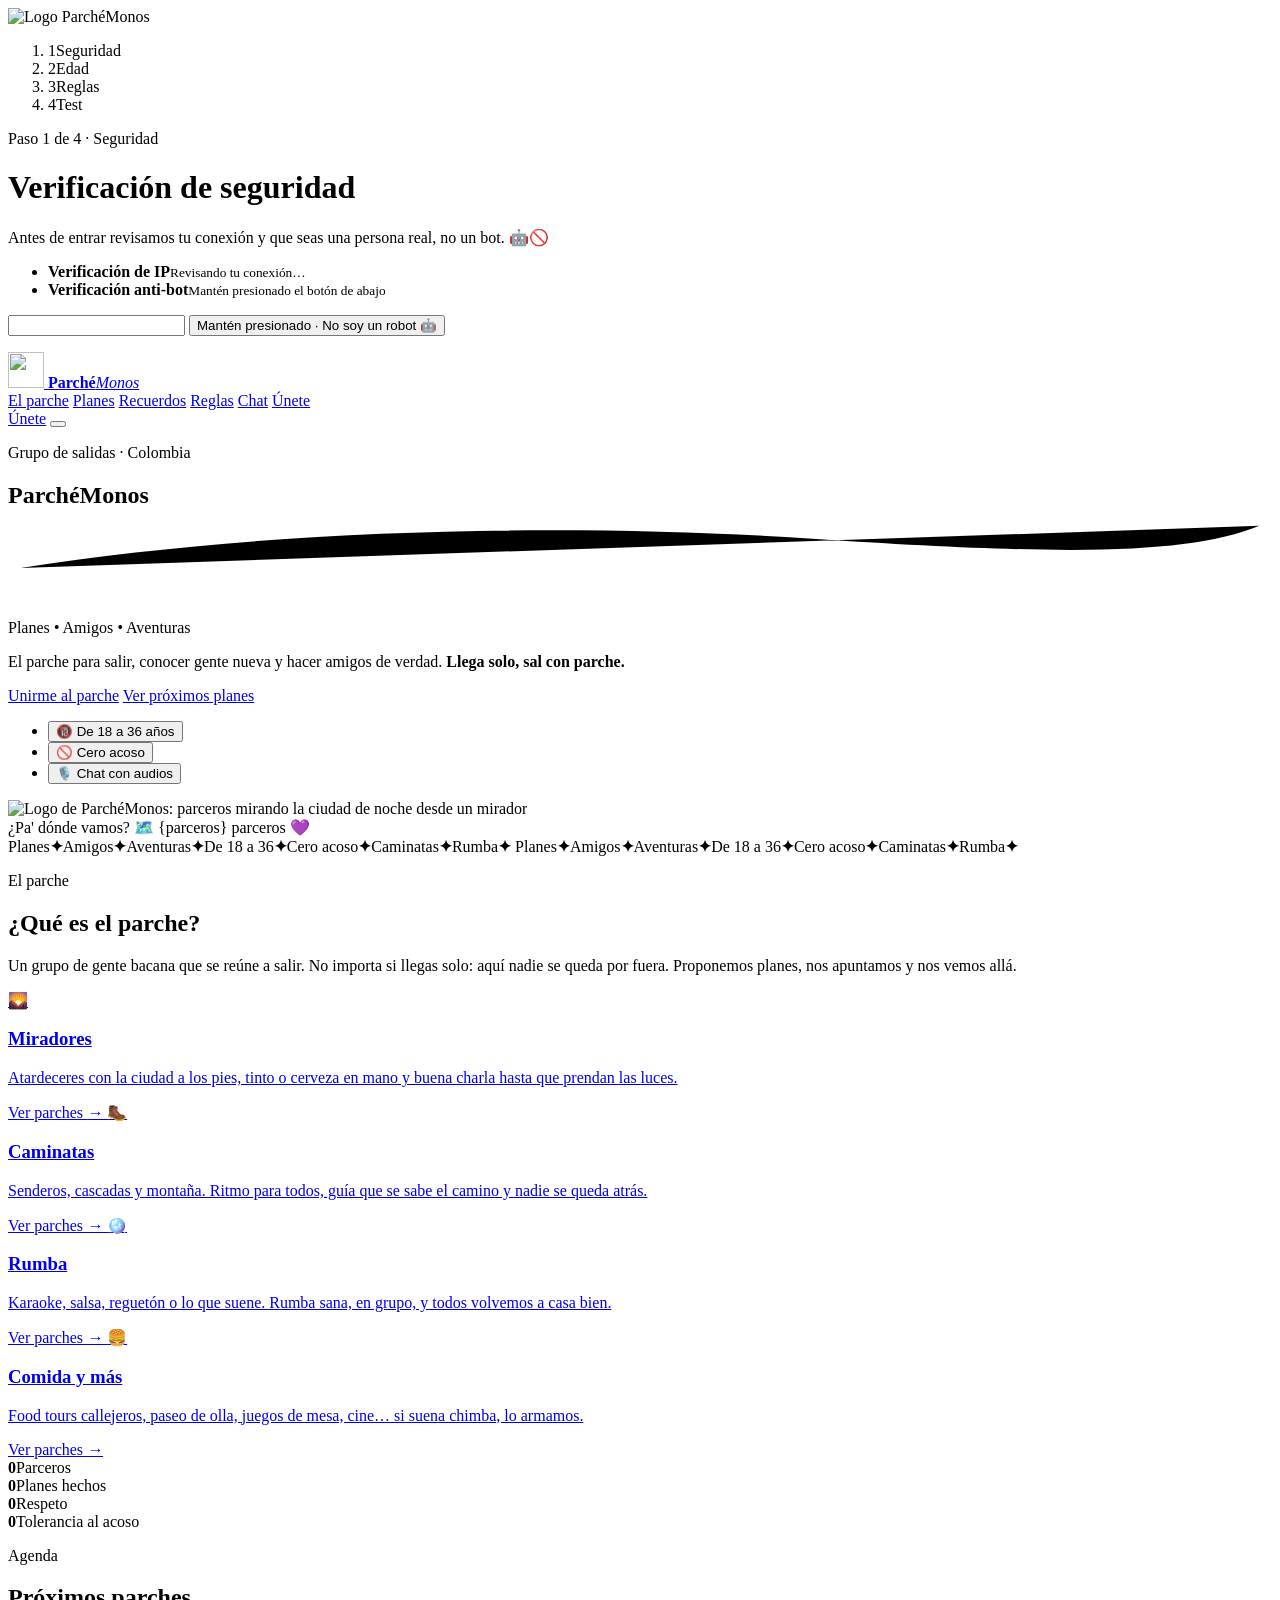
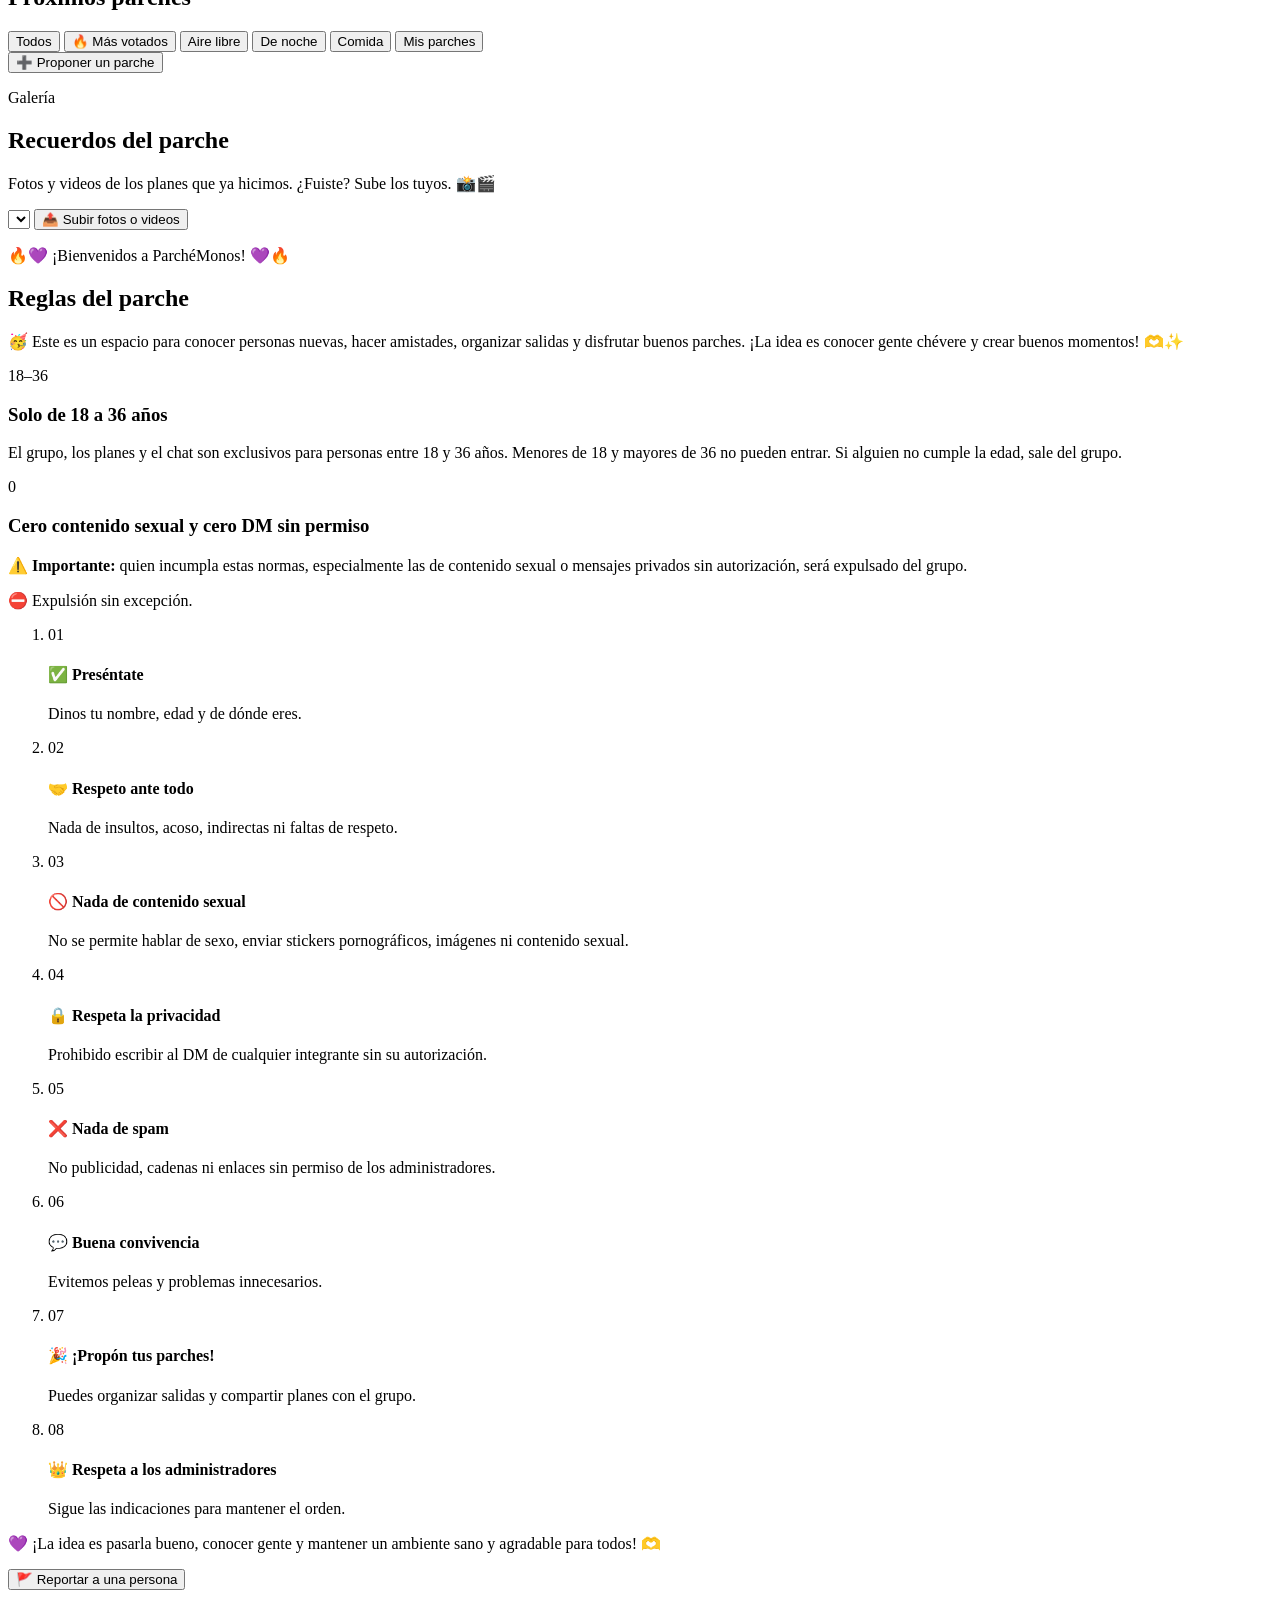
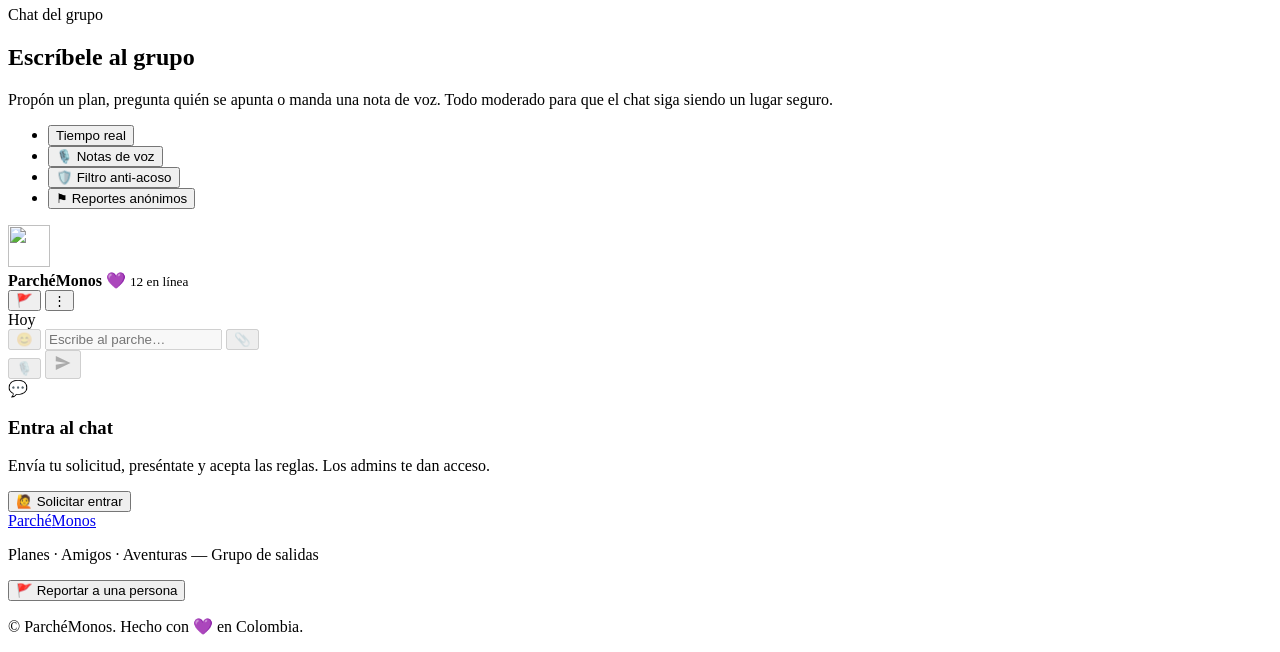
==== index.html @ 2bcb3bb0 "Subir index.html" ====
<!doctype html>
<html lang="es-CO">
<head>
  <meta charset="utf-8" />
  <meta name="viewport" content="width=device-width, initial-scale=1, viewport-fit=cover" />
  <title>ParchéMonos · Planes, Amigos, Aventuras</title>
  <meta name="description" content="ParchéMonos: el parche para salir, conocer gente nueva y hacer amigos de verdad en Colombia. De 18 a 36 años, cero acoso." />
  <meta name="theme-color" content="#07040d" />
  <link rel="icon" href="assets/logo.jpg" id="favicon" />
  <link rel="preconnect" href="https://fonts.googleapis.com" />
  <link rel="preconnect" href="https://fonts.gstatic.com" crossorigin />
  <link href="https://fonts.googleapis.com/css2?family=Outfit:wght@300;400;500;600;700;800&family=Permanent+Marker&display=swap" rel="stylesheet" />
  <link rel="stylesheet" href="styles.css" />
</head>
<body class="is-locked">

  <!-- SVG defs reutilizables -->
  <svg width="0" height="0" style="position:absolute" aria-hidden="true">
    <defs>
      <linearGradient id="gradBrush" x1="0" x2="1" y1="0" y2="0">
        <stop offset="0" stop-color="#ff3df0" />
        <stop offset=".55" stop-color="#b14dff" />
        <stop offset="1" stop-color="#f5ff3d" />
      </linearGradient>
    </defs>
  </svg>

  <!-- 1. Ventana +18 -->
  <div class="gate" id="gate" role="dialog" aria-modal="true" aria-labelledby="gateTitle">
    <div class="gate__glow" aria-hidden="true"></div>
    <div class="gate__card">
      <div class="ring ring--sm" data-slot="logo">
        <img src="assets/logo.jpg" data-logo alt="Logo ParchéMonos" width="140" height="140" />
      </div>
      <ol class="steps" id="gateSteps" aria-label="Pasos para entrar">
        <li class="is-active"><span>1</span>Seguridad</li>
        <li><span>2</span>Edad</li>
        <li><span>3</span>Reglas</li>
        <li><span>4</span>Test</li>
      </ol>

      <!-- Paso 1: seguridad (IP + anti-bot) -->
      <div class="gate__step" id="gateSec">
        <p class="eyebrow">Paso 1 de 4 · Seguridad</p>
        <h1 class="gate__title brush-title" id="gateTitle" data-text="gate.sec.t">Verificación de seguridad</h1>
        <p class="gate__text" data-text="gate.sec.d">Antes de entrar revisamos tu conexión y que seas una persona real, no un bot. 🤖🚫</p>
        <ul class="sec-checks">
          <li id="chkIp" data-state="loading">
            <span class="sec-checks__icon" aria-hidden="true"></span>
            <div><b>Verificación de IP</b><small id="ipInfo">Revisando tu conexión…</small></div>
          </li>
          <li id="chkBot" data-state="idle">
            <span class="sec-checks__icon" aria-hidden="true"></span>
            <div><b>Verificación anti-bot</b><small id="botInfo">Mantén presionado el botón de abajo</small></div>
          </li>
        </ul>
        <!-- trampa para bots: las personas no ven este campo -->
        <input type="text" id="hpField" name="website" class="hp" tabindex="-1" autocomplete="off" aria-hidden="true" />
        <div class="turnstile" id="turnstileBox" hidden></div>
        <button type="button" class="hold" id="holdBtn">
          <span class="hold__fill" aria-hidden="true"></span>
          <span class="hold__label" id="holdLabel">Mantén presionado · No soy un robot 🤖</span>
        </button>
        <p class="field__error" id="secError" role="alert"></p>
      </div>

      <!-- Paso 2: verificación de edad -->
      <div class="gate__step" id="gateAsk" hidden>
        <p class="eyebrow">Paso 2 de 4 · Edad</p>
        <h2 class="gate__title brush-title" data-text="gate.age.t">¿Tienes entre 18 y 36?</h2>
        <p class="gate__text" data-text="gate.age.d">ParchéMonos es para personas de 18 a 36 años. Pon tu fecha de nacimiento y calculamos tu edad.</p>
        <form class="gate__form" id="gateForm" novalidate>
          <label class="field">
            <span class="field__label">Fecha de nacimiento</span>
            <input type="date" id="birthdate" required />
          </label>
          <label class="field">
            <span class="field__label">Tu edad</span>
            <input type="text" id="ageInput" placeholder="Se calcula sola ✨" readonly tabindex="-1" aria-live="polite" />
          </label>
          <p class="field__error" id="gateError" role="alert"></p>
          <button type="submit" class="btn btn--grad btn--block">Verificar mi edad</button>
        </form>      </div>

      <!-- Paso 2: leer las reglas -->
      <div class="gate__step" id="gateRules" hidden>
        <p class="eyebrow">Paso 3 de 4 · Reglas</p>
        <h2 class="gate__title brush-title">Lee las reglas</h2>
        <p class="gate__text">Léelas completas, parcero: ahorita te hacemos 10 preguntas sobre ellas.</p>
        <div class="gate-rules" id="gateRulesBox" tabindex="0" aria-label="Reglas del parche">
          <p class="gate-rules__intro"><strong data-text="rules.eyebrow">🔥💜 ¡Bienvenidos a ParchéMonos! 💜🔥</strong><br /><span data-text="rules.lead">🥳 Este es un espacio para conocer personas nuevas, hacer amistades, organizar salidas y disfrutar buenos parches. ¡La idea es conocer gente chévere y crear buenos momentos! 🫶✨</span></p>
          <div class="gate-rules__big gate-rules__big--age">
            <b data-text="rules.age.n">18–36</b>
            <p><strong data-text="rules.age.t">Solo de 18 a 36 años</strong>. <span data-text="rules.age.d">El grupo, los planes y el chat son exclusivos para personas entre 18 y 36 años. Menores de 18 y mayores de 36 no pueden entrar. Si alguien no cumple la edad, sale del grupo.</span></p>
          </div>
          <p class="gate-rules__title">📌 Reglas del grupo 📌</p>
          <ol class="gate-rules__list">
            <li><span>01</span><p><strong data-text="rule1.t">✅ Preséntate</strong>: <span data-text="rule1.d">Dinos tu nombre, edad y de dónde eres.</span></p></li>
            <li><span>02</span><p><strong data-text="rule2.t">🤝 Respeto ante todo</strong>: <span data-text="rule2.d">Nada de insultos, acoso, indirectas ni faltas de respeto.</span></p></li>
            <li><span>03</span><p><strong data-text="rule3.t">🚫 Nada de contenido sexual</strong>: <span data-text="rule3.d">No se permite hablar de sexo, enviar stickers pornográficos, imágenes ni contenido sexual.</span></p></li>
            <li><span>04</span><p><strong data-text="rule4.t">🔒 Respeta la privacidad</strong>: <span data-text="rule4.d">Prohibido escribir al DM de cualquier integrante sin su autorización.</span></p></li>
            <li><span>05</span><p><strong data-text="rule5.t">❌ Nada de spam</strong>: <span data-text="rule5.d">No publicidad, cadenas ni enlaces sin permiso de los administradores.</span></p></li>
            <li><span>06</span><p><strong data-text="rule6.t">💬 Buena convivencia</strong>: <span data-text="rule6.d">Evitemos peleas y problemas innecesarios.</span></p></li>
            <li><span>07</span><p><strong data-text="rule7.t">🎉 ¡Propón tus parches!</strong>: <span data-text="rule7.d">Puedes organizar salidas y compartir planes con el grupo.</span></p></li>
            <li><span>08</span><p><strong data-text="rule8.t">👑 Respeta a los administradores</strong>: <span data-text="rule8.d">Sigue las indicaciones para mantener el orden.</span></p></li>
          </ol>
          <div class="gate-rules__big gate-rules__big--zero">
            <b>⚠️</b>
            <p><span data-text="rules.zero.d">⚠️ <strong>Importante:</strong> quien incumpla estas normas, especialmente las de contenido sexual o mensajes privados sin autorización, será expulsado del grupo.</span> <em data-text="rules.zero.k">⛔ Expulsión sin excepción.</em></p>
          </div>
          <p class="gate-rules__end"><span data-text="rules.outro">💜 ¡La idea es pasarla bueno, conocer gente y mantener un ambiente sano y agradable para todos! 🫶</span><br />✅ Llegaste al final. ¡Gracias por leer!</p>
        </div>
        <p class="gate__hint" id="rulesHint">↓ Baja hasta el final para continuar</p>
        <button type="button" class="btn btn--grad btn--block" id="rulesDone" disabled>Ya las leí, vamos al test</button>
      </div>

      <!-- Paso 3: test de 10 preguntas -->
      <div class="gate__step" id="gateQuiz" hidden>
        <p class="eyebrow">Paso 4 de 4 · <span id="qCount">Pregunta 1 de 10</span></p>
        <div class="quiz__bar" aria-hidden="true"><span id="qBar"></span></div>
        <span class="quiz__type" id="qType"></span>
        <h2 class="quiz__q" id="qText"></h2>
        <div class="quiz__opts" id="qOpts" role="radiogroup" aria-labelledby="qText"></div>
        <div class="quiz__nav">
          <button type="button" class="btn btn--ghost" id="qPrev">Atrás</button>
          <button type="button" class="btn btn--grad" id="qNext" disabled>Siguiente</button>
        </div>
      </div>

      <!-- Resultado del test -->
      <div class="gate__step" id="gateResult" hidden>
        <div class="gate__emoji" id="resEmoji" aria-hidden="true">🎉</div>
        <h2 class="gate__title brush-title" id="resTitle"></h2>
        <p class="gate__text" id="resText"></p>
        <ul class="quiz__review" id="resList"></ul>
        <div class="quiz__nav quiz__nav--stack" id="resActions"></div>
      </div>

      <!-- Bloqueo por edad (menores de 18 o mayores de 36) -->
      <div class="gate__step gate__step--no" id="gateNo" hidden>
        <div class="gate__emoji" aria-hidden="true">🔒</div>
        <h2 class="gate__title brush-title" id="blockTitle">Todavía no, parcero</h2>
        <p class="gate__text" id="blockText">Este parche es para personas de 18 a 36 años. Cuando cumplas 18, aquí te esperamos con los brazos abiertos. Mientras tanto, cuídate mucho y sal con tu gente de confianza. 🫶</p>
        <p class="gate__blocked" id="blockTag">🚫 Acceso bloqueado en este navegador</p>
        <button type="button" class="btn btn--ghost btn--block" id="blockRetry" hidden>🔄 Intentar de nuevo</button>
      </div>
    </div>
  </div>

  <!-- 2. Menú fijo -->
  <header class="nav" id="nav">
    <div class="nav__inner">
      <a href="#inicio" class="nav__brand" aria-label="ParchéMonos, ir al inicio" data-slot="logo">
        <img src="assets/logo.jpg" data-logo alt="" width="36" height="36" />
        <span><b data-text="brand.1">Parché</b><i data-text="brand.2">Monos</i></span>
      </a>
      <nav class="nav__links" id="navLinks" aria-label="Principal">
        <a href="#parche">El parche</a>
        <a href="#planes">Planes</a>
        <a href="#recuerdos">Recuerdos</a>
        <a href="#reglas">Reglas</a>
        <a href="#chat">Chat</a>
        <a href="#chat" class="btn btn--grad btn--sm nav__cta-mobile" data-join>Únete</a>
      </nav>
      <a href="#chat" class="btn btn--grad btn--sm nav__cta" data-join>Únete</a>
      <button class="nav__burger" id="burger" aria-label="Abrir menú" aria-expanded="false" aria-controls="navLinks">
        <span></span><span></span><span></span>
      </button>
    </div>
  </header>

  <main id="inicio">
    <!-- 3. Hero -->
    <section class="hero">
      <div class="hero__bg" aria-hidden="true">
        <span class="blob blob--pink"></span>
        <span class="blob blob--violet"></span>
        <span class="blob blob--lime"></span>
        <div class="hero__grid"></div>
      </div>
      <div class="container hero__inner">
        <div class="hero__copy">
          <p class="eyebrow reveal" data-text="hero.eyebrow">Grupo de salidas · Colombia</p>
          <h1 class="hero__title reveal">
            <span class="t-white" data-text="brand.1">Parché</span><span class="t-lime" data-text="brand.2">Monos</span>
            <svg class="brush-line" viewBox="0 0 600 40" preserveAspectRatio="none" aria-hidden="true">
              <path d="M6 28 C 120 10, 260 6, 380 14 S 560 22, 594 8" />
            </svg>
          </h1>
          <p class="hero__sub reveal" data-text="hero.sub" data-bullets>Planes <i>•</i> Amigos <i>•</i> Aventuras</p>
          <p class="hero__text reveal" data-text="hero.text">El parche para salir, conocer gente nueva y hacer amigos de verdad. <strong>Llega solo, sal con parche.</strong></p>
          <div class="hero__ctas reveal">
            <a href="#chat" class="btn btn--grad" data-join data-text="hero.cta1">Unirme al parche</a>
            <a href="#planes" class="btn btn--ghost" data-text="hero.cta2">Ver próximos planes</a>
          </div>
          <ul class="badges badges--link reveal" aria-label="Lo básico">
            <li><button type="button" data-badge="age" data-text="hero.badge1">🔞 De 18 a 36 años</button></li>
            <li><button type="button" data-badge="zero" data-text="hero.badge2">🚫 Cero acoso</button></li>
            <li><button type="button" data-badge="audio" data-text="hero.badge3">🎙️ Chat con audios</button></li>
          </ul>
        </div>
        <div class="hero__art reveal">
          <div class="ring ring--lg float" data-slot="hero">
            <img src="assets/logo.jpg" alt="Logo de ParchéMonos: parceros mirando la ciudad de noche desde un mirador" width="520" height="520" />
          </div>
          <span class="sticker sticker--a" data-text="hero.sticker1">¿Pa' dónde vamos? 🗺️</span>
          <span class="sticker sticker--b" data-text="hero.sticker2">{parceros} parceros 💜</span>
        </div>
      </div>
    </section>

    <!-- 4. Marquee -->
    <div class="marquee" aria-hidden="true">
      <div class="marquee__track" data-marquee>
        <span>Planes</span><b>✦</b><span>Amigos</span><b>✦</b><span>Aventuras</span><b>✦</b><span>De 18 a 36</span><b>✦</b><span>Cero acoso</span><b>✦</b><span>Caminatas</span><b>✦</b><span>Rumba</span><b>✦</b>
        <span>Planes</span><b>✦</b><span>Amigos</span><b>✦</b><span>Aventuras</span><b>✦</b><span>De 18 a 36</span><b>✦</b><span>Cero acoso</span><b>✦</b><span>Caminatas</span><b>✦</b><span>Rumba</span><b>✦</b>
      </div>
    </div>

    <!-- 5. ¿Qué es el parche? -->
    <section class="section" id="parche">
      <div class="container">
        <header class="section__head reveal">
          <p class="eyebrow" data-text="parche.eyebrow">El parche</p>
          <h2 class="brush-title" data-text="parche.title">¿Qué es el parche?</h2>
          <p class="section__lead" data-text="parche.lead">Un grupo de gente bacana que se reúne a salir. No importa si llegas solo: aquí nadie se queda por fuera. Proponemos planes, nos apuntamos y nos vemos allá.</p>
        </header>
        <div class="cards">
          <a href="#planes" class="card card--link reveal" data-cats="Mirador" data-label="Miradores 🌄">
            <span class="card__icon" data-slot="card-miradores">🌄</span>
            <h3 data-text="card1.t">Miradores</h3>
            <p data-text="card1.d">Atardeceres con la ciudad a los pies, tinto o cerveza en mano y buena charla hasta que prendan las luces.</p>
            <span class="card__more">Ver parches <i>→</i></span>
          </a>
          <a href="#planes" class="card card--link reveal" data-cats="Caminata,Paseo" data-label="Caminatas 🥾">
            <span class="card__icon" data-slot="card-caminatas">🥾</span>
            <h3 data-text="card2.t">Caminatas</h3>
            <p data-text="card2.d">Senderos, cascadas y montaña. Ritmo para todos, guía que se sabe el camino y nadie se queda atrás.</p>
            <span class="card__more">Ver parches <i>→</i></span>
          </a>
          <a href="#planes" class="card card--link reveal" data-cats="Rumba,Karaoke" data-label="Rumba 🪩">
            <span class="card__icon" data-slot="card-rumba">🪩</span>
            <h3 data-text="card3.t">Rumba</h3>
            <p data-text="card3.d">Karaoke, salsa, reguetón o lo que suene. Rumba sana, en grupo, y todos volvemos a casa bien.</p>
            <span class="card__more">Ver parches <i>→</i></span>
          </a>
          <a href="#planes" class="card card--link reveal" data-cats="Comida,Chill,Cultura,Deporte,Otro" data-label="Comida y más 🍔">
            <span class="card__icon" data-slot="card-comida">🍔</span>
            <h3 data-text="card4.t">Comida y más</h3>
            <p data-text="card4.d">Food tours callejeros, paseo de olla, juegos de mesa, cine… si suena chimba, lo armamos.</p>
            <span class="card__more">Ver parches <i>→</i></span>
          </a>
        </div>
      </div>
    </section>

    <!-- 6. Cifras -->
    <section class="stats">
      <!-- Las cifras se calculan solas (script.js → updateStats) -->
      <div class="container">
        <div class="stats__grid">
          <div class="stat reveal"><strong><span data-count="0" data-stat="parceros">0</span></strong><span data-text="stat1.l">Parceros</span></div>
          <div class="stat reveal"><strong><span data-count="0" data-stat="planes">0</span></strong><span data-text="stat2.l">Planes hechos</span></div>
          <div class="stat reveal"><strong><span data-count="0" data-suffix="%" data-stat="respeto">0</span></strong><span data-text="stat3.l">Respeto</span></div>
          <div class="stat reveal"><strong><span data-count="0" data-stat="acoso">0</span></strong><span data-text="stat4.l">Tolerancia al acoso</span></div>
        </div>
      </div>
    </section>

    <!-- 7. Próximos parches -->
    <section class="section" id="planes">
      <div class="container">
        <header class="section__head section__head--row reveal">
          <div>
            <p class="eyebrow" data-text="planes.eyebrow">Agenda</p>
            <h2 class="brush-title" data-text="planes.title">Próximos parches</h2>
          </div>
          <div class="plans-tools">
            <div class="filters" role="tablist" aria-label="Filtrar planes" id="planFilters">
              <button class="chip is-active" data-filter="all" role="tab" aria-selected="true">Todos</button>
              <button class="chip" data-filter="top" role="tab" aria-selected="false">🔥 Más votados</button>
              <button class="chip" data-filter="aire" role="tab" aria-selected="false">Aire libre</button>
              <button class="chip" data-filter="noche" role="tab" aria-selected="false">De noche</button>
              <button class="chip" data-filter="comida" role="tab" aria-selected="false">Comida</button>
              <button class="chip" data-filter="mine" role="tab" aria-selected="false">Mis parches</button>
            </div>
            <button type="button" class="btn btn--grad btn--sm" id="newPlanBtn">➕ Proponer un parche</button>
          </div>
        </header>
        <div class="events" id="events"><!-- render JS --></div>
      </div>
    </section>

    <!-- 7b. Recuerdos: fotos y videos de los planes -->
    <section class="section memories" id="recuerdos">
      <div class="container">
        <header class="section__head section__head--row reveal">
          <div>
            <p class="eyebrow" data-text="mem.eyebrow">Galería</p>
            <h2 class="brush-title" data-text="mem.title">Recuerdos del parche</h2>
            <p class="section__lead" data-text="mem.lead">Fotos y videos de los planes que ya hicimos. ¿Fuiste? Sube los tuyos. 📸🎬</p>
          </div>
          <div class="plans-tools">
            <select class="mem-filter" id="memFilter" aria-label="Filtrar por plan"></select>
            <button type="button" class="btn btn--grad btn--sm" id="memUploadBtn">📤 Subir fotos o videos</button>
          </div>
        </header>
        <div class="mem-grid" id="memGrid"></div>
      </div>
    </section>

    <!-- 8. Reglas -->
    <section class="section rules" id="reglas">
      <div class="container">
        <header class="section__head reveal">
          <p class="eyebrow" data-text="rules.eyebrow">🔥💜 ¡Bienvenidos a ParchéMonos! 💜🔥</p>
          <h2 class="brush-title" data-text="rules.title">Reglas del parche</h2>
          <p class="section__lead" data-text="rules.lead">🥳 Este es un espacio para conocer personas nuevas, hacer amistades, organizar salidas y disfrutar buenos parches. ¡La idea es conocer gente chévere y crear buenos momentos! 🫶✨</p>
        </header>

        <div class="rules__big">
          <article class="rule-big rule-big--age reveal">
            <span class="rule-big__num rule-big__num--range" data-text="rules.age.n">18–36</span>
            <div>
              <h3 data-text="rules.age.t">Solo de 18 a 36 años</h3>
              <p data-text="rules.age.d">El grupo, los planes y el chat son exclusivos para personas entre 18 y 36 años. Menores de 18 y mayores de 36 no pueden entrar. Si alguien no cumple la edad, sale del grupo.</p>
            </div>
          </article>
          <article class="rule-big rule-big--zero reveal">
            <span class="rule-big__num" data-text="rules.zero.n">0</span>
            <div>
              <h3 data-text="rules.zero.t">Cero contenido sexual y cero DM sin permiso</h3>
              <p data-text="rules.zero.d">⚠️ <strong>Importante:</strong> quien incumpla estas normas, especialmente las de contenido sexual o mensajes privados sin autorización, será expulsado del grupo.</p>
              <p class="rule-big__kick" data-text="rules.zero.k">⛔ Expulsión sin excepción.</p>
            </div>
          </article>
        </div>

        <ol class="rules__list">
          <li class="reveal"><span>01</span><div><h4 data-text="rule1.t">✅ Preséntate</h4><p data-text="rule1.d">Dinos tu nombre, edad y de dónde eres.</p></div></li>
          <li class="reveal"><span>02</span><div><h4 data-text="rule2.t">🤝 Respeto ante todo</h4><p data-text="rule2.d">Nada de insultos, acoso, indirectas ni faltas de respeto.</p></div></li>
          <li class="reveal"><span>03</span><div><h4 data-text="rule3.t">🚫 Nada de contenido sexual</h4><p data-text="rule3.d">No se permite hablar de sexo, enviar stickers pornográficos, imágenes ni contenido sexual.</p></div></li>
          <li class="reveal"><span>04</span><div><h4 data-text="rule4.t">🔒 Respeta la privacidad</h4><p data-text="rule4.d">Prohibido escribir al DM de cualquier integrante sin su autorización.</p></div></li>
          <li class="reveal"><span>05</span><div><h4 data-text="rule5.t">❌ Nada de spam</h4><p data-text="rule5.d">No publicidad, cadenas ni enlaces sin permiso de los administradores.</p></div></li>
          <li class="reveal"><span>06</span><div><h4 data-text="rule6.t">💬 Buena convivencia</h4><p data-text="rule6.d">Evitemos peleas y problemas innecesarios.</p></div></li>
          <li class="reveal"><span>07</span><div><h4 data-text="rule7.t">🎉 ¡Propón tus parches!</h4><p data-text="rule7.d">Puedes organizar salidas y compartir planes con el grupo.</p></div></li>
          <li class="reveal"><span>08</span><div><h4 data-text="rule8.t">👑 Respeta a los administradores</h4><p data-text="rule8.d">Sigue las indicaciones para mantener el orden.</p></div></li>
        </ol>

        <div class="rules__outro reveal">
          <p data-text="rules.outro">💜 ¡La idea es pasarla bueno, conocer gente y mantener un ambiente sano y agradable para todos! 🫶</p>
          <button type="button" class="btn btn--ghost btn--sm" data-report>🚩 Reportar a una persona</button>
        </div>
      </div>
    </section>

    <!-- 9. Chat -->
    <section class="section chat-sec" id="chat">
      <div class="container chat-sec__inner">
        <div class="chat-sec__copy reveal">
          <p class="eyebrow" data-text="chat.eyebrow">Chat del grupo</p>
          <h2 class="brush-title" data-text="chat.title">Escríbele al grupo</h2>
          <p class="section__lead" data-text="chat.lead">Propón un plan, pregunta quién se apunta o manda una nota de voz. Todo moderado para que el chat siga siendo un lugar seguro.</p>
          <ul class="badges badges--stack badges--link">
            <li><button type="button" data-badge="live"><i class="dot dot--live"></i> Tiempo real</button></li>
            <li><button type="button" data-badge="audio">🎙️ Notas de voz</button></li>
            <li><button type="button" data-badge="filter">🛡️ Filtro anti-acoso</button></li>
            <li><button type="button" data-badge="report">⚑ Reportes anónimos</button></li>
          </ul>
        </div>

        <div class="chat-wrap reveal">
          <div class="chat is-blurred" id="chatApp">
            <div class="chat__head">
              <img src="assets/logo.jpg" data-logo alt="" width="42" height="42" />
              <div>
                <strong>ParchéMonos 💜</strong>
                <small><i class="dot dot--live"></i> <span id="online">12</span> en línea</small>
              </div>
              <button class="chat__menu chat__menu--report" aria-label="Reportar a una persona" title="Reportar a una persona" data-report>🚩</button>
              <button class="chat__menu" aria-label="Reglas del chat" title="Reglas" data-goto="#reglas">⋮</button>
            </div>

            <!-- Mensajes fijados -->
            <div class="chat__pinned" id="pinnedBar" hidden>
              <button type="button" class="pinned__main" id="pinnedGo" aria-label="Ir al mensaje fijado">
                <span class="pinned__icon" aria-hidden="true">📌</span>
                <span class="pinned__txt"><small id="pinnedLabel">Mensaje fijado</small><b id="pinnedText"></b></span>
              </button>
              <button type="button" class="pinned__x" id="pinnedX" aria-label="Desfijar este mensaje" title="Desfijar">✕</button>
            </div>

            <div class="chat__body" id="chatBody" aria-live="polite">
              <div class="chat__day">Hoy</div>
            </div>

            <div class="chat__bar" id="chatBar">
              <!-- Panel de stickers / GIFs / fotos y videos -->
              <div class="media-panel" id="mediaPanel" hidden>
                <div class="media-panel__tabs" role="tablist" aria-label="Tipo de contenido">
                  <button type="button" role="tab" data-tab="stickers" aria-selected="true">✨ Stickers</button>
                  <button type="button" role="tab" data-tab="gifs" aria-selected="false">GIF</button>
                  <button type="button" role="tab" data-tab="files" aria-selected="false">🖼️ Fotos</button>
                  <button type="button" role="tab" data-tab="poll" aria-selected="false">📊 Encuesta</button>
                </div>
                <div class="media-panel__pane" data-pane="stickers">
                  <div class="sticker-grid" id="stickerGrid"></div>
                </div>
                <div class="media-panel__pane" data-pane="gifs" hidden>
                  <form class="gif-search" id="gifSearch" role="search">
                    <input type="search" id="gifQuery" placeholder="Buscar GIFs… rumba, risa, fiesta" aria-label="Buscar GIFs" />
                  </form>
                  <div class="gif-grid" id="gifGrid"></div>
                  <p class="media-panel__note" id="gifNote"></p>
                </div>
                <div class="media-panel__pane" data-pane="poll" hidden>
                  <form class="cpoll-form" id="cpollForm" novalidate>
                    <input type="text" id="cpollQ" maxlength="90" placeholder="Pregunta: ¿Pa' dónde vamos el finde?" aria-label="Pregunta de la encuesta" />
                    <div class="cpoll-form__opts" id="cpollOpts"></div>
                    <div class="cpoll-form__row">
                      <button type="button" class="btn btn--ghost btn--sm" id="cpollAdd">➕ Opción</button>
                      <button type="submit" class="btn btn--grad btn--sm">📊 Enviar encuesta</button>
                    </div>
                  </form>
                </div>
                <div class="media-panel__pane" data-pane="files" hidden>
                  <div class="file-picks">
                    <button type="button" data-pick="image/*"><span>🖼️</span>Foto</button>
                    <button type="button" data-pick="video/*"><span>🎬</span>Video</button>
                    <button type="button" data-pick="image/gif"><span>🌀</span>GIF de tu cel</button>
                  </div>
                  <p class="media-panel__note">Fotos hasta 10 MB · videos hasta 30 MB.<br />📵 Nada de fotos o videos de otras personas sin su permiso.</p>
                </div>
              </div>

              <!-- Vista previa antes de enviar foto/video -->
              <div class="chat__preview" id="filePreview" hidden>
                <div class="chat__preview-media" id="previewMedia"></div>
                <input type="text" id="previewCaption" placeholder="Añade un mensaje…" maxlength="200" aria-label="Mensaje para la foto o video" />
                <button type="button" class="icon-btn icon-btn--x" id="previewCancel" aria-label="Cancelar">✕</button>
                <button type="button" class="icon-btn icon-btn--grad" id="previewSend" aria-label="Enviar">
                  <svg viewBox="0 0 24 24" width="20" height="20" aria-hidden="true"><path fill="currentColor" d="M3.4 20.4 21 12 3.4 3.6 3.3 10l12.6 2-12.6 2z"/></svg>
                </button>
              </div>

              <p class="chat__trial" id="trialBar" hidden></p>
              <form class="chat__compose" id="composeForm" autocomplete="off">
                <div class="chat__field">
                  <button type="button" class="field-btn" id="mediaBtn" aria-label="Stickers, GIFs, fotos y videos" aria-expanded="false" aria-controls="mediaPanel" disabled>😊</button>
                  <input type="text" id="msgInput" placeholder="Escribe al parche…" maxlength="400" aria-label="Mensaje" disabled />
                  <button type="button" class="field-btn" id="attachBtn" aria-label="Enviar foto o video" disabled>📎</button>
                </div>
                <input type="file" id="fileInput" accept="image/*,video/*" hidden />
                <button type="button" class="icon-btn" id="micBtn" aria-label="Grabar nota de voz" disabled>🎙️</button>
                <button type="submit" class="icon-btn icon-btn--grad" aria-label="Enviar" disabled>
                  <svg viewBox="0 0 24 24" width="20" height="20" aria-hidden="true"><path fill="currentColor" d="M3.4 20.4 21 12 3.4 3.6 3.3 10l12.6 2-12.6 2z"/></svg>
                </button>
              </form>
              <div class="chat__rec" id="recBar" hidden>
                <button type="button" class="icon-btn icon-btn--x" id="recCancel" aria-label="Cancelar grabación">✕</button>
                <span class="rec__dot" aria-hidden="true"></span>
                <span class="rec__time" id="recTime">0:00</span>
                <span class="wave wave--live" aria-hidden="true"><i></i><i></i><i></i><i></i><i></i><i></i><i></i><i></i><i></i><i></i><i></i><i></i><i></i><i></i></span>
                <button type="button" class="icon-btn icon-btn--grad" id="recSend" aria-label="Enviar nota de voz">
                  <svg viewBox="0 0 24 24" width="20" height="20" aria-hidden="true"><path fill="currentColor" d="M3.4 20.4 21 12 3.4 3.6 3.3 10l12.6 2-12.6 2z"/></svg>
                </button>
              </div>
            </div>

            <div class="chat__lock" id="chatLock">
              <div class="lock-card" id="lockCard">
                <span class="lock-card__icon" id="lockIcon">💬</span>
                <h3 id="lockTitle">Entra al chat</h3>
                <p id="lockText">Envía tu solicitud, preséntate y acepta las reglas. Los admins te dan acceso.</p>
                <button class="btn btn--grad btn--block" id="openJoin">🙋 Solicitar entrar</button>
              </div>
            </div>
          </div>
        </div>
      </div>
    </section>
  </main>

  <!-- 10. Footer -->
  <footer class="footer">
    <div class="container footer__inner">
      <a href="#inicio" class="footer__brand"><span class="t-white" data-text="brand.1">Parché</span><span class="t-lime" data-text="brand.2">Monos</span></a>
      <p class="footer__tag" data-text="footer.tag">Planes · Amigos · Aventuras — Grupo de salidas</p>
      <p class="footer__links"><button type="button" class="btn btn--ghost btn--sm" data-report>🚩 Reportar a una persona</button></p>
      <p class="footer__copy">© <span id="year"></span> ParchéMonos. Hecho con 💜 en Colombia.</p>
    </div>
  </footer>

  <!-- Modal: entrar al chat -->
  <div class="modal" id="joinModal" role="dialog" aria-modal="true" aria-labelledby="joinTitle" hidden>
    <div class="modal__backdrop" data-close></div>
    <div class="modal__card">
      <button class="modal__x" aria-label="Cerrar" data-close>✕</button>
      <h3 class="brush-title" id="joinTitle">Solicitud para unirte</h3>
      <p class="modal__text">Preséntate con el parche. Los admins revisan cada solicitud antes de darte acceso al chat. 🛡️</p>
      <form id="joinForm" novalidate>
        <label class="field">
          <span class="field__label">Apodo (lo que verá el parche) *</span>
          <input type="text" id="nickInput" maxlength="18" placeholder="Ej: La Caminante, Juanchito…" required />
        </label>
        <div class="field-row">
          <label class="field">
            <span class="field__label">Tu nombre *</span>
            <input type="text" id="joinName" maxlength="40" placeholder="Solo lo ven los admins" required />
          </label>
          <label class="field">
            <span class="field__label">¿De dónde eres? *</span>
            <input type="text" id="joinCity" maxlength="40" placeholder="Ciudad o barrio" required />
          </label>
        </div>
        <label class="field">
          <span class="field__label">Preséntate (opcional)</span>
          <textarea id="joinIntro" rows="2" maxlength="300" placeholder="¿Qué planes te gustan? ¿Cómo conociste el parche?"></textarea>
        </label>

        <fieldset class="vis">
          <legend class="field__label">¿Cómo quieres entrar?</legend>
          <label class="vis__opt">
            <input type="radio" name="joinVia" value="normal" checked />
            <span><b>🙋 Normal</b><small>Los admins revisan tu solicitud.</small></span>
          </label>
          <label class="vis__opt">
            <input type="radio" name="joinVia" value="recomendacion" />
            <span><b>🤝 Por recomendación</b><small>Un miembro del parche te recomienda. Así es más rápido.</small></span>
          </label>
        </fieldset>
        <label class="field" id="recoField" hidden>
          <span class="field__label">¿Quién te recomienda? (apodo del miembro) *</span>
          <input type="text" id="joinReco" list="memberList" maxlength="30" placeholder="Ej: Vale 🌸" />
          <datalist id="memberList"></datalist>
        </label>

        <div class="colors" role="radiogroup" aria-label="Color del apodo">
          <span class="field__label">Tu color</span>
          <div class="colors__row" id="colorRow"></div>
        </div>
        <div class="pact">
          <p class="pact__title">Me comprometo a:</p>
          <ul>
            <li>Presentarme y respetar a todos: nada de insultos, acoso ni indirectas.</li>
            <li>Cero contenido sexual: ni temas, ni stickers, ni imágenes.</li>
            <li>No escribirle al DM a nadie sin su autorización.</li>
            <li>Nada de spam, publicidad, cadenas ni enlaces sin permiso de los admins.</li>
            <li>Entender que si rompo estas reglas me expulsan sin excepción.</li>
          </ul>
          <label class="check">
            <input type="checkbox" id="pactCheck" required />
            <span>Acepto las reglas de respeto del parche</span>
          </label>
        </div>
        <p class="field__error" id="joinError" role="alert"></p>
        <button type="submit" class="btn btn--grad btn--block">Enviar solicitud 🙋</button>
      </form>
    </div>
  </div>

  <!-- Modal: reportar a una persona -->
  <div class="modal" id="reportModal" role="dialog" aria-modal="true" aria-labelledby="reportTitle" hidden>
    <div class="modal__backdrop" data-close></div>
    <div class="modal__card">
      <button class="modal__x" aria-label="Cerrar" data-close>✕</button>
      <h3 class="brush-title" id="reportTitle">Reportar a una persona</h3>
      <p class="modal__text">Tu reporte les llega directo a los admins del parche. Tú decides si es privado o público.</p>
      <form id="reportForm" novalidate>
        <label class="field">
          <span class="field__label">¿A quién reportas?</span>
          <input type="text" id="repWho" list="peopleList" maxlength="30" placeholder="Apodo de la persona" required />
          <datalist id="peopleList"></datalist>
        </label>
        <label class="field">
          <span class="field__label">Motivo</span>
          <select id="repReason" required>
            <option value="">Elige un motivo…</option>
            <option>Acoso o mensajes insistentes</option>
            <option>Comentarios sexuales o piropos incómodos</option>
            <option>Fotos, videos o audios sin permiso</option>
            <option>Discriminación o insultos</option>
            <option>Amenazas o violencia</option>
            <option>Parece menor de edad</option>
            <option>Perfil falso o estafa</option>
            <option>Otro</option>
          </select>
        </label>
        <label class="field">
          <span class="field__label">¿Dónde pasó?</span>
          <select id="repWhere">
            <option>En el chat del grupo</option>
            <option>Por mensaje privado</option>
            <option>En un plan o salida</option>
            <option>En redes sociales</option>
            <option>Otro lugar</option>
          </select>
        </label>
        <div class="rep-evidence" id="repEvidence" hidden></div>
        <label class="field">
          <span class="field__label">Cuéntanos qué pasó</span>
          <textarea id="repDetails" rows="3" maxlength="800" placeholder="Lo que nos cuentes ayuda a los admins a actuar rápido."></textarea>
        </label>
        <label class="field">
          <span class="field__label">Prueba o captura (opcional)</span>
          <input type="file" id="repFile" accept="image/*" />
        </label>
        <fieldset class="vis">
          <legend class="field__label">Tipo de reporte</legend>
          <label class="vis__opt">
            <input type="radio" name="repVis" value="privado" checked />
            <span><b>🔒 Privado</b><small>Anónimo. Solo lo ven los admins. Nadie sabrá que fuiste tú.</small></span>
          </label>
          <label class="vis__opt">
            <input type="radio" name="repVis" value="publico" id="repPublic" />
            <span><b>📢 Público</b><small>Les llega a los admins y además se avisa en el chat del grupo, con tu apodo, para que el parche esté pendiente.</small></span>
          </label>
        </fieldset>
        <p class="field__error" id="repError" role="alert"></p>
        <button type="submit" class="btn btn--grad btn--block">Enviar reporte a los admins 🚩</button>      </form>
    </div>
  </div>

  <!-- Modal: proponer un parche -->
  <div class="modal" id="planModal" role="dialog" aria-modal="true" aria-labelledby="planTitle" hidden>
    <div class="modal__backdrop" data-close></div>
    <div class="modal__card modal__card--wide">
      <button class="modal__x" aria-label="Cerrar" data-close>✕</button>
      <h3 class="brush-title" id="planTitle">Propón un parche</h3>
      <p class="modal__text">Arma el plan, ponle foto y deja que el parche vote. 🎉</p>
      <form id="planForm" novalidate>
        <div class="img-pick" id="imgPick">
          <input type="file" id="planImg" accept="image/*" hidden />
          <button type="button" class="img-pick__empty" id="planImgBtn">
            <span>🖼️</span><b>Agregar imagen</b><small>JPG, PNG o WebP · máx. 10 MB</small>
          </button>
          <div class="img-pick__preview" id="planImgPreview" hidden>
            <img alt="Vista previa de la imagen del parche" id="planImgTag" />
            <button type="button" class="img-pick__remove" id="planImgRemove" aria-label="Quitar imagen">✕</button>
          </div>
        </div>

        <label class="field">
          <span class="field__label">Título *</span>
          <input type="text" id="planName" maxlength="60" placeholder="Ej: Atardecer en el mirador" required />
        </label>
        <div class="field-row">
          <label class="field">
            <span class="field__label">Categoría *</span>
            <select id="planCat" required></select>
          </label>
          <label class="field">
            <span class="field__label">Cupos (opcional)</span>
            <input type="number" id="planCap" min="2" max="200" inputmode="numeric" placeholder="Ej: 20" />
          </label>
        </div>
        <div class="field-row">
          <label class="field">
            <span class="field__label">Fecha *</span>
            <input type="date" id="planDate" required />
          </label>
          <label class="field">
            <span class="field__label">Hora *</span>
            <input type="time" id="planTime" required />
          </label>
        </div>
        <label class="field">
          <span class="field__label">Dirección *</span>
          <input type="text" id="planAddr" maxlength="120" placeholder="Ej: Cra. 43A #1-50, Medellín" required />
        </label>
        <label class="field">
          <span class="field__label">Punto de encuentro (opcional)</span>
          <input type="text" id="planMeet" maxlength="80" placeholder="Ej: Salida de la estación del metro" />
        </label>
        <label class="field">
          <span class="field__label">Descripción *</span>
          <textarea id="planDesc" rows="3" maxlength="400" placeholder="¿Qué vamos a hacer? ¿Qué hay que llevar? ¿Cuánto cuesta?" required></textarea>
        </label>

        <div class="poll-builder">
          <label class="check">
            <input type="checkbox" id="pollOn" />
            <span>🗳️ Agregar votación (ej: qué día o qué lugar prefieren)</span>
          </label>
          <div id="pollFields" hidden>
            <label class="field">
              <span class="field__label">Pregunta</span>
              <input type="text" id="pollQ" maxlength="80" placeholder="Ej: ¿Qué día les queda mejor?" />
            </label>
            <div class="poll-builder__opts" id="pollOpts"></div>
            <button type="button" class="btn btn--ghost btn--sm" id="pollAdd">➕ Agregar opción</button>
          </div>
        </div>

        <p class="field__error" id="planError" role="alert"></p>
        <button type="submit" class="btn btn--grad btn--block">Publicar parche 🔥</button>
      </form>
    </div>
  </div>

  <!-- Modal: subir recuerdos -->
  <div class="modal" id="memModal" role="dialog" aria-modal="true" aria-labelledby="memTitle" hidden>
    <div class="modal__backdrop" data-close></div>
    <div class="modal__card modal__card--wide">
      <button class="modal__x" aria-label="Cerrar" data-close>✕</button>
      <h3 class="brush-title" id="memTitle">Sube tus recuerdos</h3>
      <p class="modal__text">Fotos y videos del plan. Puedes subir varios a la vez.</p>
      <form id="memForm" novalidate>
        <input type="file" id="memFiles" accept="image/*,video/*" multiple hidden />
        <button type="button" class="drop" id="memDrop">
          <span>📸🎬</span>
          <b>Toca para elegir o arrastra aquí</b>
          <small>Fotos hasta 10 MB · videos hasta 50 MB · máx. 10 archivos</small>
        </button>
        <div class="mem-previews" id="memPreviews"></div>
        <label class="field">
          <span class="field__label">¿De qué plan son? *</span>
          <select id="memPlan" required></select>
        </label>
        <label class="field">
          <span class="field__label">Descripción (opcional)</span>
          <input type="text" id="memCaption" maxlength="140" placeholder="Ej: El atardecer más chimba 🌄" />
        </label>
        <label class="check">
          <input type="checkbox" id="memConsent" />
          <span>Las personas que salen en estas fotos o videos aceptaron que las publique.</span>
        </label>
        <p class="field__error" id="memError" role="alert"></p>
        <button type="submit" class="btn btn--grad btn--block" id="memSubmit">Publicar recuerdos 💜</button>
      </form>
    </div>
  </div>

  <!-- Visor de imágenes -->
  <div class="lightbox" id="lightbox" hidden>
    <button class="modal__x" aria-label="Cerrar" data-close>✕</button>
    <img alt="" id="lightboxImg" />
  </div>

  <!-- Modo edición de imágenes (solo admins) -->
  <input type="file" id="slotFile" accept="image/*" hidden />
  <div class="slot-menu" id="slotMenu" hidden>
    <button type="button" id="slotChange">📷 Cambiar imagen</button>
    <button type="button" id="slotReset">↺ Volver a la original</button>
  </div>
  <div class="edit-bar" id="editBar" hidden>
    <span>🖼️ <b>Modo edición de imágenes</b> · Toca cualquier imagen o ícono con borde amarillo para cambiarlo</span>
    <div class="edit-bar__btns">
      <button type="button" class="btn btn--ghost btn--sm" id="editResetAll">↺ Restaurar todo</button>
      <button type="button" class="btn btn--grad btn--sm" id="editExit">✓ Listo</button>
    </div>
  </div>

  <div class="toast" id="toast" role="status" aria-live="polite"></div>

  <!-- site-data.js lo genera el panel de admins (Publicar). Si no existe, se usa el contenido por defecto. -->
  <script src="site-data.js"></script>
  <script src="content.js"></script>
  <script src="script.js"></script>
</body>
</html>
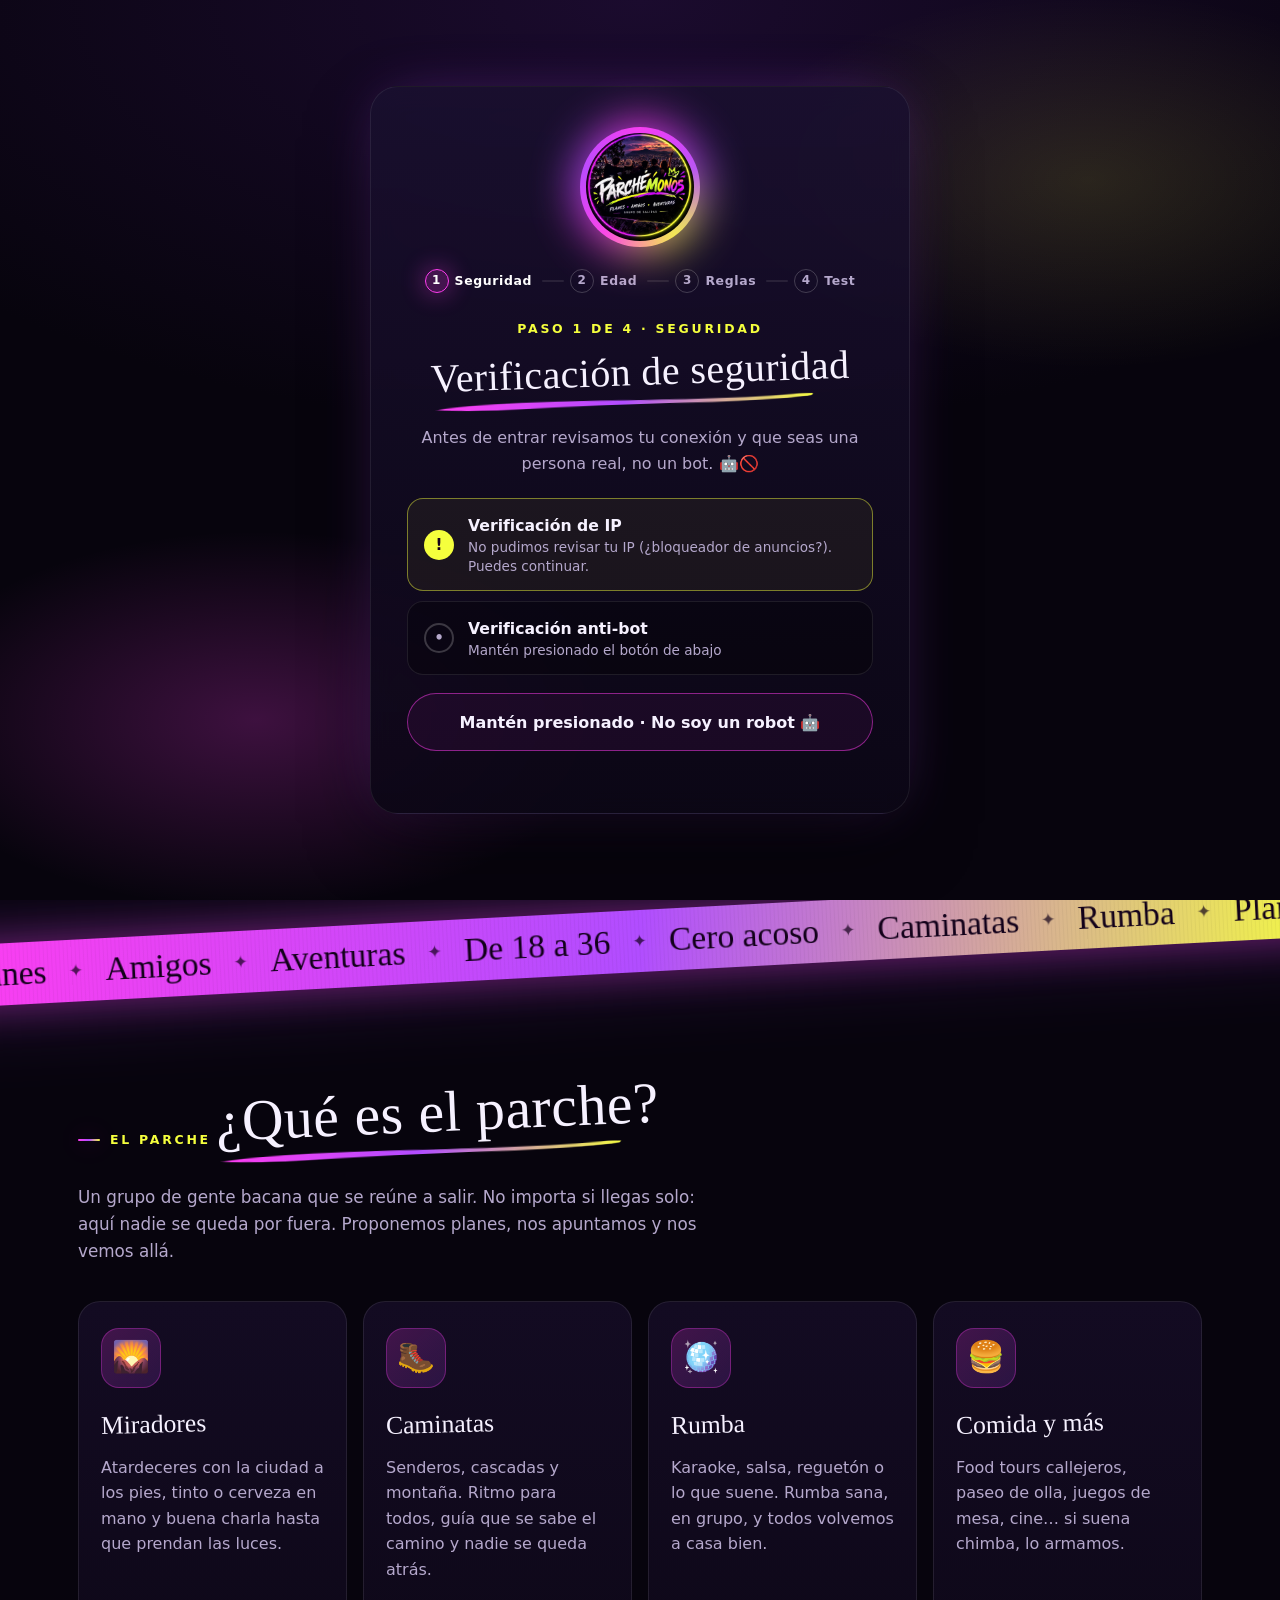
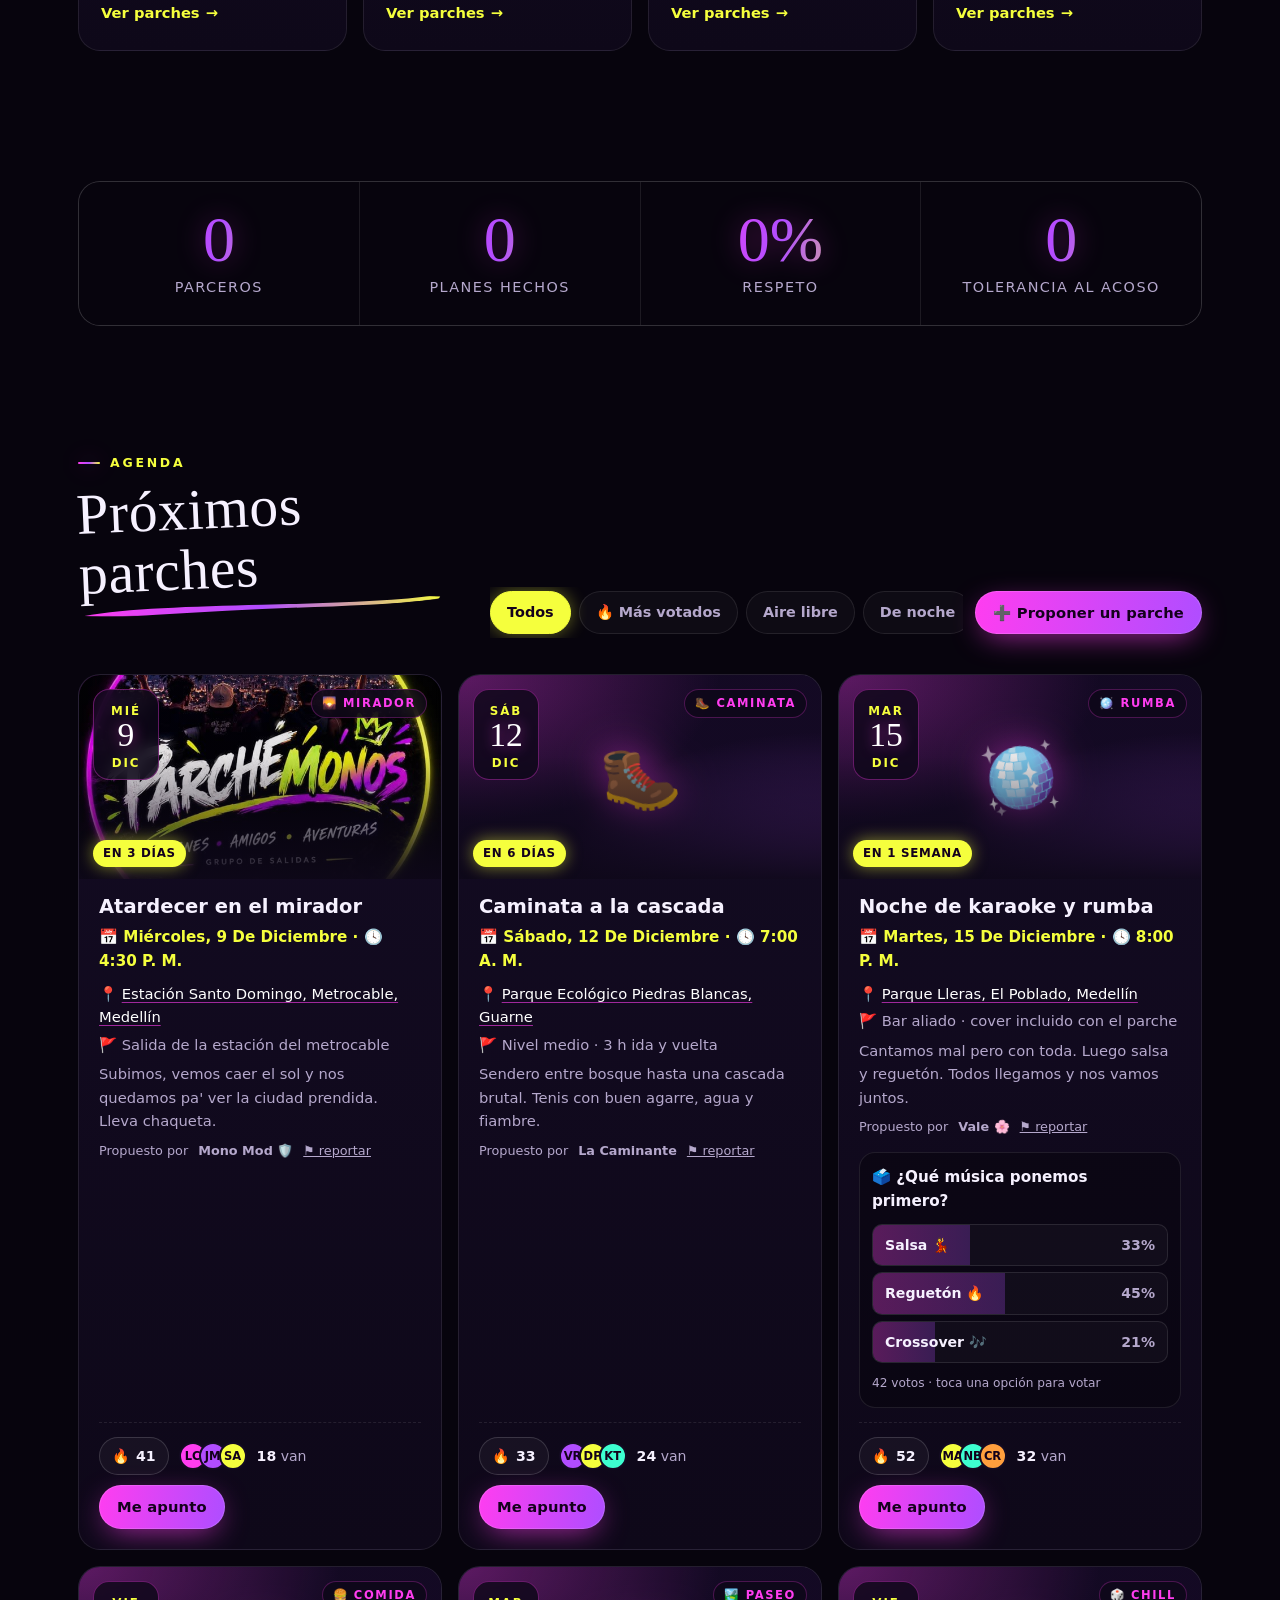
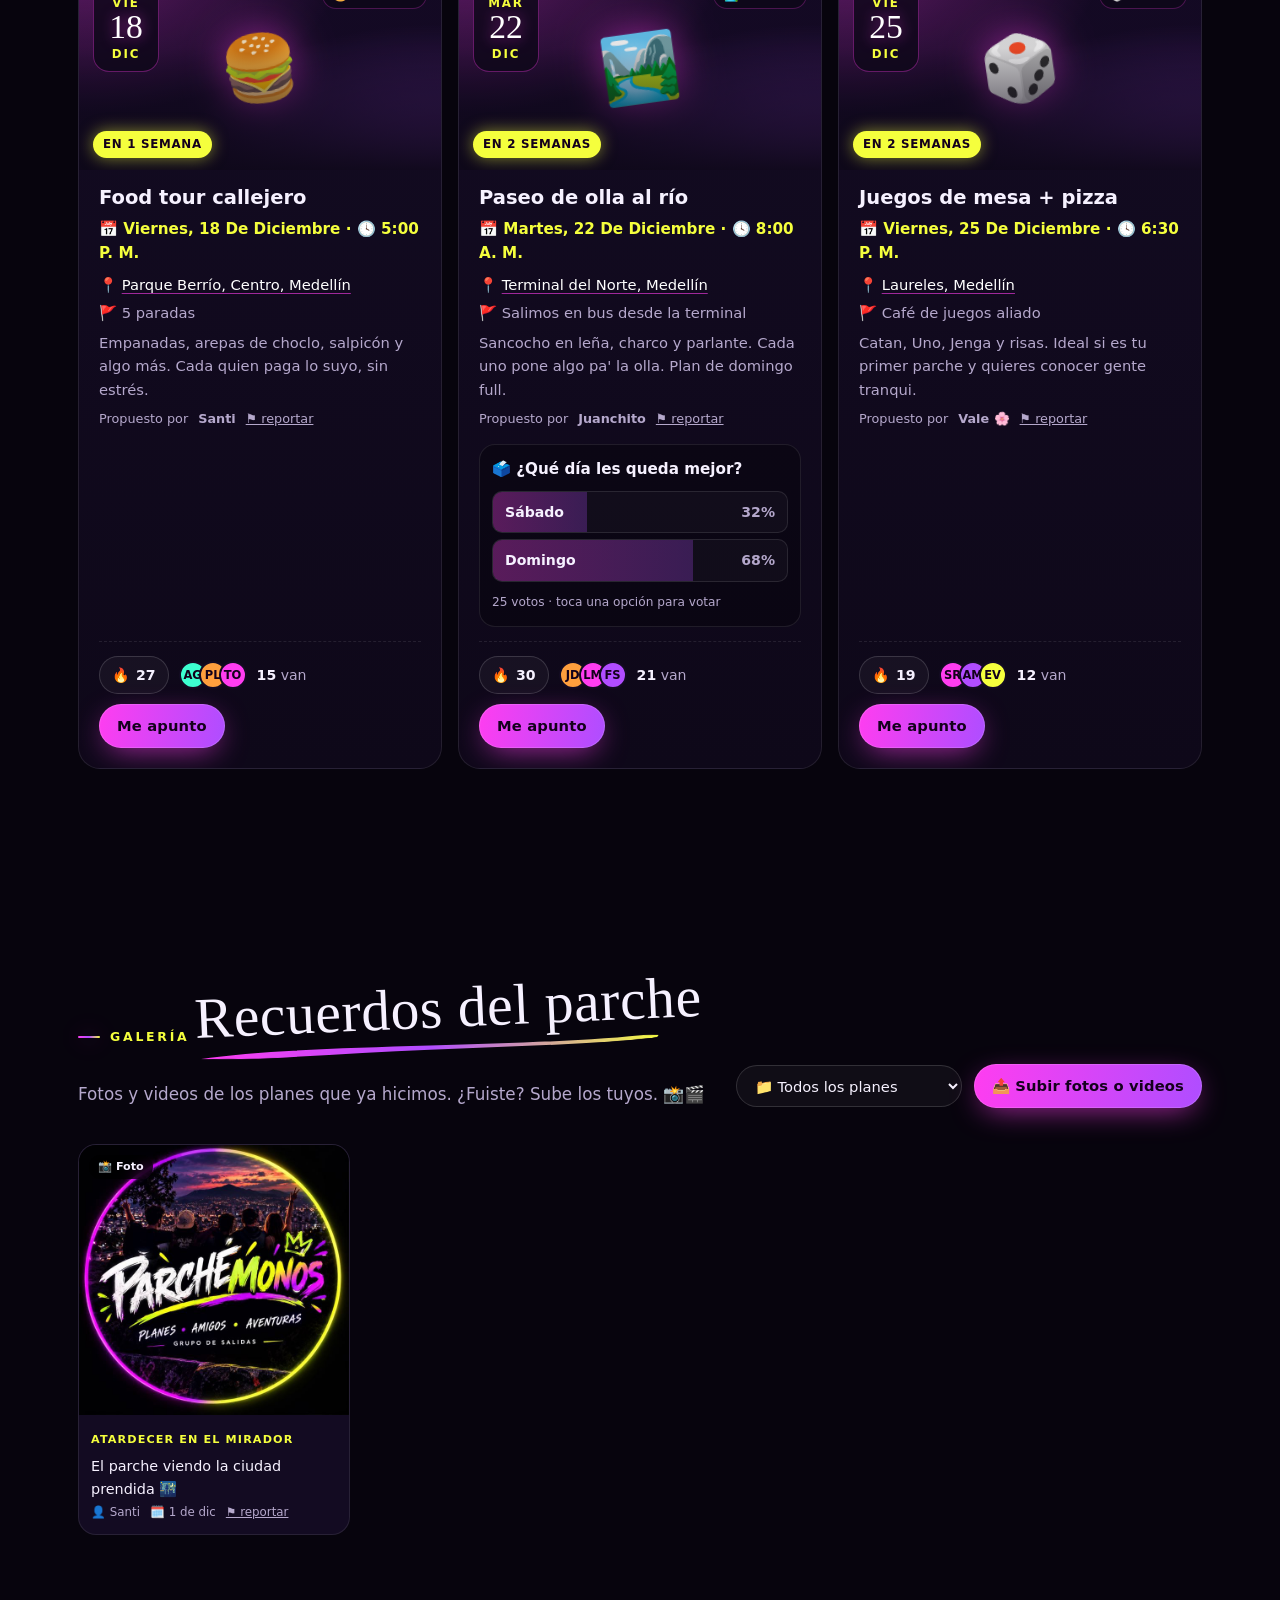
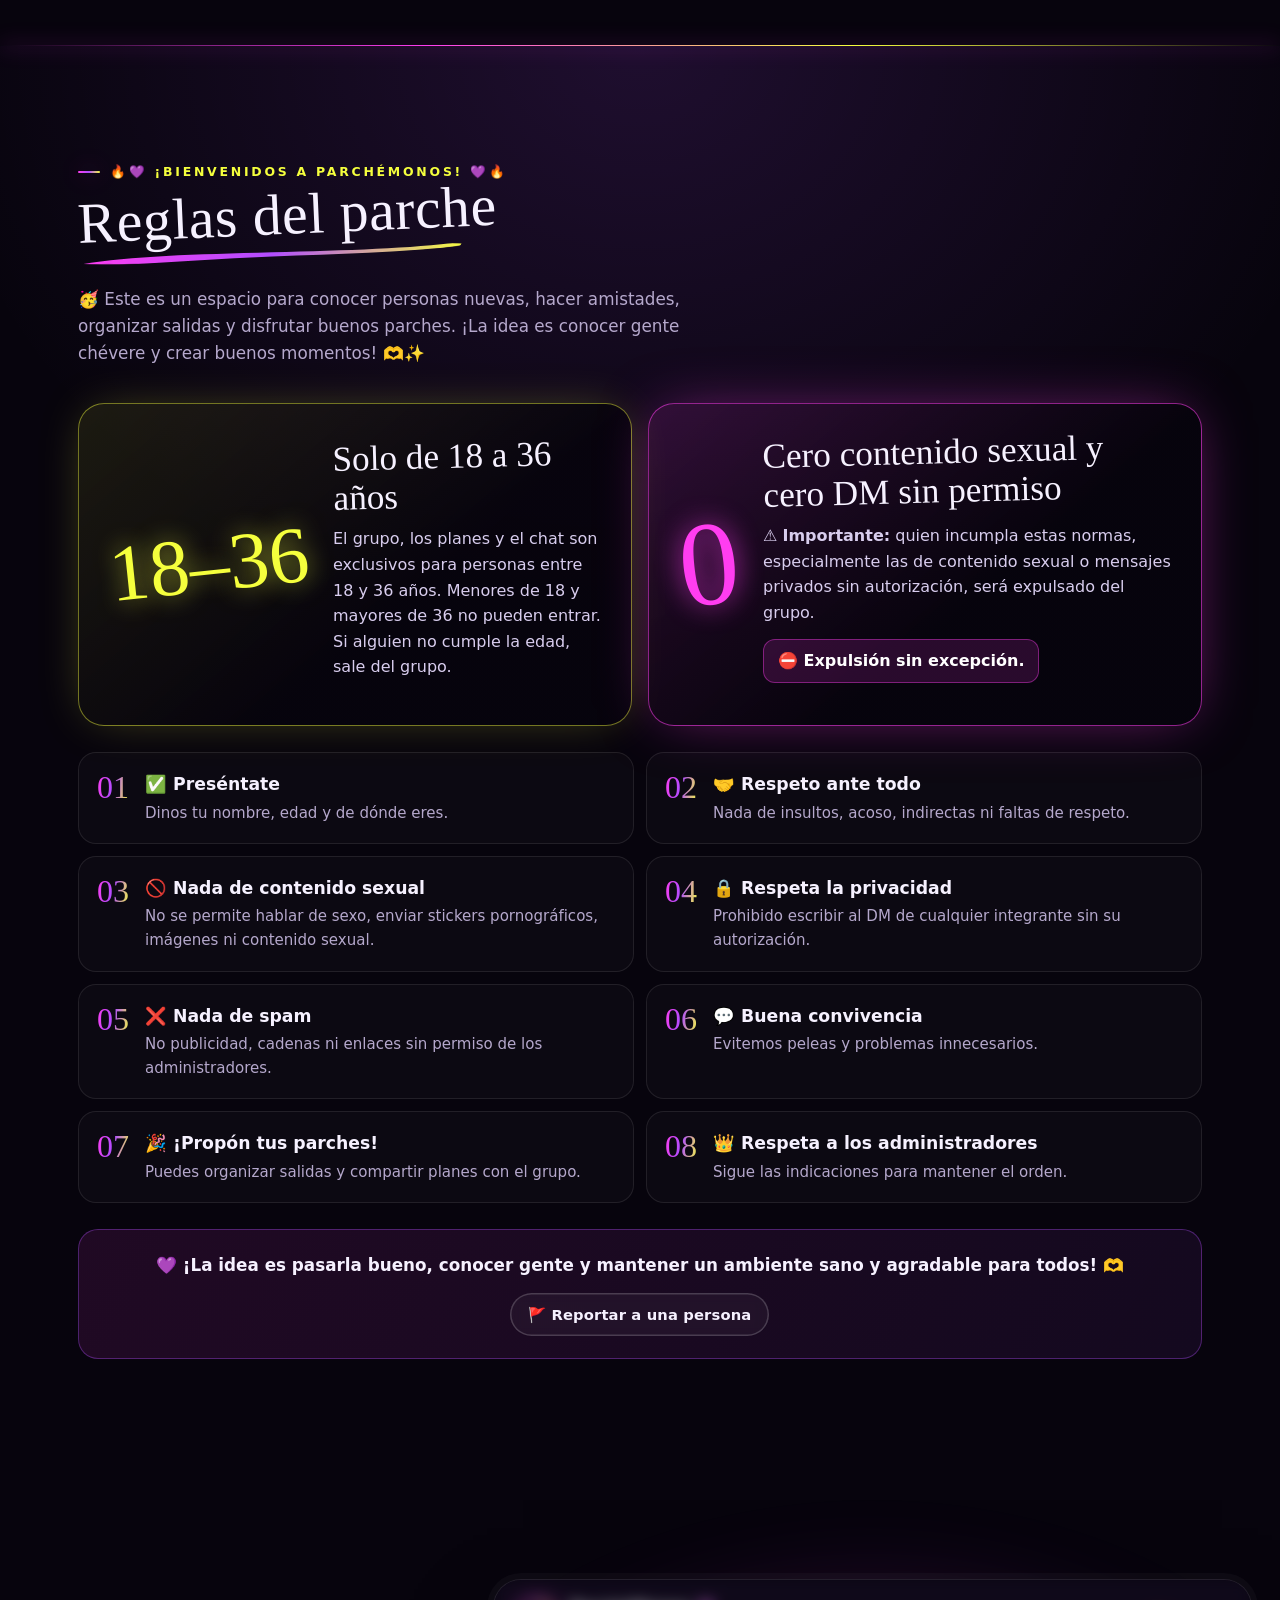
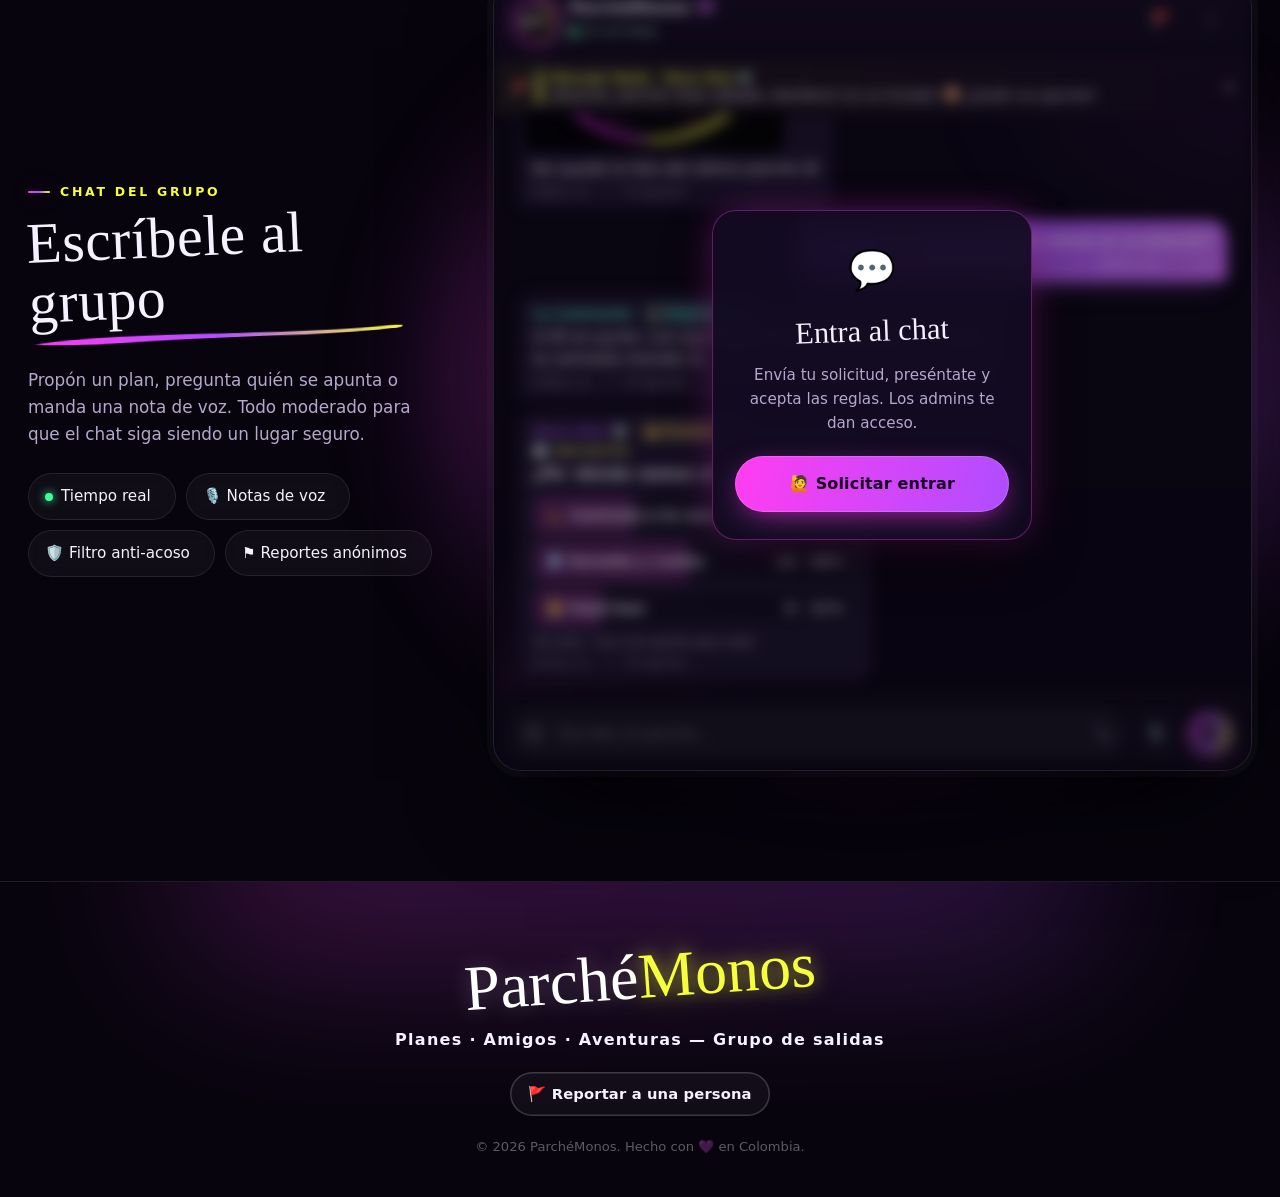
==== commit 28c700fe: "Compatibilidad con todos los dispositivos: index.html" ====
--- a/index.html
+++ b/index.html
@@ -1,4 +1,4 @@
-<!doctype html>
+﻿<!doctype html>
 <html lang="es-CO">
 <head>
   <meta charset="utf-8" />
@@ -501,7 +501,7 @@
       <form id="joinForm" novalidate>
         <label class="field">
           <span class="field__label">Apodo (lo que verá el parche) *</span>
-          <input type="text" id="nickInput" maxlength="18" placeholder="Ej: La Caminante, Juanchito…" required />
+          <input type="text" id="nickInput" maxlength="18" placeholder="Ej: tu apodo" required />
         </label>
         <div class="field-row">
           <label class="field">
@@ -531,7 +531,7 @@
         </fieldset>
         <label class="field" id="recoField" hidden>
           <span class="field__label">¿Quién te recomienda? (apodo del miembro) *</span>
-          <input type="text" id="joinReco" list="memberList" maxlength="30" placeholder="Ej: Vale 🌸" />
+          <input type="text" id="joinReco" list="memberList" maxlength="30" placeholder="Apodo de quien te recomienda" />
           <datalist id="memberList"></datalist>
         </label>
 
--- a/styles.css
+++ b/styles.css
@@ -0,0 +1,1292 @@
+/* =========================================================
+   ParchéMonos · Landing
+   Paleta tomada del logo: noche + neón rosado, morado y limón
+   ========================================================= */
+:root {
+  --bg: #07040d;
+  --bg-2: #0e0819;
+  --surface: #130b22;
+  --surface-2: #1a1030;
+  --line: rgba(255, 255, 255, .09);
+  --text: #f6f1ff;
+  --muted: #b5a8cc;
+  --pink: #ff3df0;
+  --violet: #b14dff;
+  --lime: #f5ff3d;
+  --grad: linear-gradient(100deg, var(--pink) 0%, var(--violet) 50%, var(--lime) 100%);
+  --grad-pv: linear-gradient(135deg, var(--pink), var(--violet));
+  --glow-pink: 0 0 24px rgba(255, 61, 240, .45);
+  --glow-violet: 0 0 30px rgba(177, 77, 255, .45);
+  --radius: 22px;
+  --radius-sm: 14px;
+  --brush: "Permanent Marker", "Segoe Print", cursive;
+  --sans: "Outfit", system-ui, -apple-system, "Segoe UI", sans-serif;
+  --nav-h: 64px;
+  --ease: cubic-bezier(.2, .8, .2, 1);
+}
+
+*, *::before, *::after { box-sizing: border-box; }
+html { scroll-behavior: smooth; scroll-padding-top: calc(var(--nav-h) + 12px); -webkit-text-size-adjust: 100%; }
+body {
+  margin: 0;
+  background: var(--bg);
+  color: var(--text);
+  font-family: var(--sans);
+  font-size: 16px;
+  line-height: 1.6;
+  overflow-x: hidden;
+  -webkit-font-smoothing: antialiased;
+}
+body.is-locked { overflow: hidden; }
+img { max-width: 100%; display: block; }
+a { color: inherit; text-decoration: none; }
+button { font: inherit; color: inherit; cursor: pointer; }
+input { font: inherit; }
+[hidden] { display: none !important; }
+::selection { background: var(--pink); color: #12001a; }
+:focus-visible { outline: 2px solid var(--lime); outline-offset: 3px; border-radius: 8px; }
+
+/* grano sutil para que no se vea plano */
+body::before {
+  content: "";
+  position: fixed; inset: 0;
+  pointer-events: none;
+  z-index: 1;
+  opacity: .06;
+  background-image: url("data:image/svg+xml,%3Csvg xmlns='http://www.w3.org/2000/svg' width='160' height='160'%3E%3Cfilter id='n'%3E%3CfeTurbulence type='fractalNoise' baseFrequency='.85' numOctaves='3' stitchTiles='stitch'/%3E%3C/filter%3E%3Crect width='100%25' height='100%25' filter='url(%23n)'/%3E%3C/svg%3E");
+}
+
+.container { width: 100%; max-width: 1180px; margin: 0 auto; padding: 0 16px; position: relative; z-index: 2; }
+
+/* ---------- Tipografía y utilidades ---------- */
+.eyebrow {
+  display: inline-flex; align-items: center; gap: 10px;
+  margin: 0 0 12px;
+  font-size: .78rem; font-weight: 600; letter-spacing: .22em; text-transform: uppercase;
+  color: var(--lime);
+}
+.eyebrow::before { content: ""; width: 22px; height: 2px; background: var(--grad); border-radius: 2px; box-shadow: var(--glow-pink); }
+
+.brush-title {
+  font-family: var(--brush);
+  font-weight: 400;
+  line-height: 1.05;
+  letter-spacing: .01em;
+  margin: 0 0 18px;
+  font-size: clamp(2.1rem, 7vw, 3.6rem);
+  transform: rotate(-2.5deg);
+  transform-origin: left center;
+  position: relative;
+  display: inline-block;
+  padding-bottom: 14px;
+}
+.brush-title::after {
+  /* pincelada debajo de los títulos */
+  content: "";
+  position: absolute; left: 0; right: 8%; bottom: 0;
+  height: 12px;
+  background: var(--grad);
+  border-radius: 40% 60% 55% 45% / 60% 40% 60% 40%;
+  filter: drop-shadow(0 0 10px rgba(255, 61, 240, .55));
+  -webkit-mask: url("data:image/svg+xml,%3Csvg xmlns='http://www.w3.org/2000/svg' viewBox='0 0 300 20' preserveAspectRatio='none'%3E%3Cpath d='M2 14 C40 4 90 6 150 8 S260 12 298 4 L296 11 C250 18 200 15 150 15 S50 18 4 19Z' fill='%23000'/%3E%3C/svg%3E") center / 100% 100% no-repeat;
+          mask: url("data:image/svg+xml,%3Csvg xmlns='http://www.w3.org/2000/svg' viewBox='0 0 300 20' preserveAspectRatio='none'%3E%3Cpath d='M2 14 C40 4 90 6 150 8 S260 12 298 4 L296 11 C250 18 200 15 150 15 S50 18 4 19Z' fill='%23000'/%3E%3C/svg%3E") center / 100% 100% no-repeat;
+  transform-origin: left;
+  transform: scaleX(0);
+  transition: transform 1s var(--ease) .25s;
+}
+.reveal.is-in .brush-title::after, .brush-title.reveal.is-in::after, .is-in > .brush-title::after, .gate .brush-title::after { transform: scaleX(1); }
+
+.t-white { color: #fff; text-shadow: 0 0 22px rgba(255, 255, 255, .25); }
+.t-lime { color: var(--lime); text-shadow: 0 0 18px rgba(245, 255, 61, .55), 0 0 42px rgba(245, 255, 61, .25); }
+
+.section { padding: 84px 0; position: relative; }
+.section__head { margin-bottom: 36px; max-width: 720px; }
+.section__head--row { max-width: none; display: flex; flex-direction: column; gap: 18px; }
+.section__lead { color: var(--muted); font-size: 1.05rem; margin: 0; max-width: 60ch; }
+
+/* ---------- Botones ---------- */
+.btn {
+  --pad: 15px 26px;
+  position: relative;
+  display: inline-flex; align-items: center; justify-content: center; gap: 8px;
+  padding: var(--pad);
+  border-radius: 999px;
+  border: 0;
+  font-weight: 700; font-size: 1rem; letter-spacing: .01em;
+  transition: transform .25s var(--ease), box-shadow .25s var(--ease), background-position .6s var(--ease);
+  white-space: nowrap;
+  -webkit-tap-highlight-color: transparent;
+}
+.btn:active { transform: scale(.97); }
+.btn--grad {
+  color: #14001c;
+  background: linear-gradient(100deg, var(--pink), var(--violet) 45%, var(--lime) 90%, var(--pink));
+  background-size: 220% 100%;
+  box-shadow: 0 8px 30px -8px rgba(255, 61, 240, .7), 0 0 0 1px rgba(255, 255, 255, .15) inset;
+}
+.btn--grad:hover { background-position: 100% 0; transform: translateY(-2px); box-shadow: 0 14px 40px -8px rgba(177, 77, 255, .8), 0 0 28px rgba(245, 255, 61, .25); }
+.btn--ghost {
+  color: var(--text);
+  background: rgba(255, 255, 255, .04);
+  box-shadow: 0 0 0 1.5px rgba(255, 255, 255, .18) inset;
+  backdrop-filter: blur(6px);
+}
+.btn--ghost:hover { box-shadow: 0 0 0 1.5px var(--pink) inset, var(--glow-pink); transform: translateY(-2px); }
+.btn--sm { --pad: 10px 18px; font-size: .92rem; }
+.btn--block { width: 100%; }
+.btn.is-on { background: transparent; color: var(--lime); box-shadow: 0 0 0 1.5px var(--lime) inset, 0 0 22px rgba(245, 255, 61, .25); }
+
+/* ---------- Insignias ---------- */
+.badges { list-style: none; padding: 0; margin: 26px 0 0; display: flex; flex-wrap: wrap; gap: 10px; }
+.badges li {
+  display: inline-flex; align-items: center; gap: 8px;
+  padding: 8px 14px;
+  border-radius: 999px;
+  font-size: .9rem; font-weight: 500;
+  background: rgba(255, 255, 255, .04);
+  border: 1px solid var(--line);
+  backdrop-filter: blur(8px);
+}
+.badges--stack li { font-size: .95rem; padding: 10px 16px; }
+.badges--stack.badges--link button { padding: 10px 16px; font-size: .95rem; }
+.badges--link li { padding: 0; transition: border-color .25s, box-shadow .25s, transform .25s var(--ease); }
+.badges--link button {
+  display: inline-flex; align-items: center; gap: 8px;
+  padding: 8px 14px; border: 0; border-radius: 999px; background: none;
+  font-weight: 500; font-size: .9rem; -webkit-tap-highlight-color: transparent;
+}
+.badges--link button::after { content: "→"; opacity: 0; width: 0; transform: translateX(-4px); transition: all .25s var(--ease); }
+.badges--link li:hover { border-color: var(--pink); box-shadow: var(--glow-pink); transform: translateY(-2px); }
+.badges--link li:hover button::after { opacity: 1; width: 1em; transform: none; }
+.badges--link li:active { transform: scale(.96); }
+
+/* resalta el bloque al que lleva una insignia */
+.is-flash { animation: flash 1.8s var(--ease) 1; }
+@keyframes flash {
+  0%, 100% { box-shadow: none; }
+  20%, 60% { box-shadow: 0 0 0 3px var(--lime), 0 0 50px rgba(245, 255, 61, .55); }
+  40% { box-shadow: 0 0 0 3px var(--pink), 0 0 50px rgba(255, 61, 240, .6); }
+}
+.dot { width: 8px; height: 8px; border-radius: 50%; display: inline-block; }
+.dot--live { background: #3dff9a; box-shadow: 0 0 10px #3dff9a; animation: pulse 1.6s infinite; }
+@keyframes pulse { 50% { opacity: .35; } }
+
+/* ---------- Anillo neón alrededor del logo ---------- */
+.ring {
+  position: relative;
+  border-radius: 50%;
+  padding: 6px;
+  isolation: isolate;
+}
+.ring::before, .ring::after {
+  content: "";
+  position: absolute; inset: 0;
+  border-radius: 50%;
+  background: conic-gradient(from 0deg, var(--pink), var(--violet), var(--lime), var(--pink), var(--violet), var(--pink));
+  animation: spin 6s linear infinite;
+  z-index: -1;
+}
+.ring::after { filter: blur(22px); opacity: .85; inset: -6px; }
+.ring img { border-radius: 50%; width: 100%; height: auto; aspect-ratio: 1; object-fit: cover; background: #000; }
+.ring--sm { width: 120px; margin: 0 auto 22px; }
+.ring--lg { width: min(78vw, 480px); }
+@keyframes spin { to { transform: rotate(360deg); } }
+
+.float { animation: float 6s ease-in-out infinite; }
+@keyframes float { 0%, 100% { transform: translateY(0) rotate(-1deg); } 50% { transform: translateY(-16px) rotate(1.5deg); } }
+
+/* =========================================================
+   1. Ventana +18
+   ========================================================= */
+.gate {
+  position: fixed; inset: 0; z-index: 100;
+  display: flex;
+  padding: 16px;
+  background: radial-gradient(120% 80% at 50% 0%, #1b0b2e 0%, var(--bg) 60%);
+  overflow-y: auto;
+  transition: opacity .6s var(--ease), visibility .6s;
+}
+.gate.is-out { opacity: 0; visibility: hidden; }
+.gate__glow { position: absolute; inset: 0; pointer-events: none;
+  background: radial-gradient(40% 30% at 20% 80%, rgba(255, 61, 240, .22), transparent 70%),
+              radial-gradient(40% 30% at 85% 20%, rgba(245, 255, 61, .12), transparent 70%); }
+.gate__card {
+  position: relative;
+  width: 100%; max-width: 540px;
+  margin: auto;
+  padding: 30px 20px 26px;
+  text-align: center;
+  border-radius: 28px;
+  background: linear-gradient(180deg, rgba(26, 16, 48, .85), rgba(12, 7, 22, .92));
+  border: 1px solid rgba(255, 255, 255, .08);
+  box-shadow: 0 30px 80px -20px rgba(0, 0, 0, .8), 0 0 60px -20px rgba(177, 77, 255, .5);
+  backdrop-filter: blur(14px);
+  animation: popIn .7s var(--ease) both;
+}
+@keyframes popIn { from { opacity: 0; transform: translateY(24px) scale(.96); } }
+.gate .eyebrow { justify-content: center; }
+.gate .eyebrow::before { display: none; }
+.gate__title { font-size: clamp(1.9rem, 8vw, 2.5rem); transform: rotate(-2deg); transform-origin: center; }
+.gate__text { color: var(--muted); margin: 0 0 22px; }
+.gate__form { text-align: left; }
+.gate__fine { margin: 18px 0 0; font-size: .82rem; color: var(--muted); }
+.gate__emoji { font-size: 3rem; margin-bottom: 6px; }
+.gate__step { animation: popIn .45s var(--ease) both; }
+.gate__step .field { text-align: left; }
+.gate__blocked { display: inline-block; margin: 4px 0 0; padding: 10px 16px; border-radius: 12px; font-weight: 700; color: #fff; background: rgba(255, 61, 240, .14); border: 1px solid rgba(255, 61, 240, .45); }
+.gate__hint { margin: 12px 0; font-size: .85rem; color: var(--lime); transition: opacity .3s; }
+.gate__hint.is-done { opacity: .5; color: var(--muted); }
+
+/* Seguridad: IP + anti-bot */
+.sec-checks { list-style: none; margin: 0 0 18px; padding: 0; display: grid; gap: 10px; text-align: left; }
+.sec-checks li { display: flex; align-items: center; gap: 14px; padding: 14px 16px; border-radius: 16px; background: rgba(0, 0, 0, .3); border: 1.5px solid var(--line); transition: border-color .3s, background .3s; }
+.sec-checks b { display: block; font-size: .98rem; }
+.sec-checks small { display: block; color: var(--muted); font-size: .85rem; line-height: 1.4; word-break: break-word; }
+.sec-checks__icon { flex: 0 0 auto; width: 30px; height: 30px; border-radius: 50%; display: grid; place-items: center; font-size: .95rem; font-weight: 800; border: 2px solid rgba(255, 255, 255, .2); }
+.sec-checks li[data-state="loading"] .sec-checks__icon { border-color: rgba(255, 255, 255, .15); border-top-color: var(--pink); animation: spin .8s linear infinite; }
+.sec-checks li[data-state="idle"] .sec-checks__icon::after { content: "•"; color: var(--muted); }
+.sec-checks li[data-state="ok"] { border-color: rgba(61, 255, 154, .45); background: rgba(61, 255, 154, .06); }
+.sec-checks li[data-state="ok"] .sec-checks__icon { border-color: transparent; background: #3dff9a; color: #04210f; }
+.sec-checks li[data-state="ok"] .sec-checks__icon::after { content: "✓"; }
+.sec-checks li[data-state="warn"] { border-color: rgba(245, 255, 61, .45); background: rgba(245, 255, 61, .05); }
+.sec-checks li[data-state="warn"] .sec-checks__icon { border-color: transparent; background: var(--lime); color: #14001c; }
+.sec-checks li[data-state="warn"] .sec-checks__icon::after { content: "!"; }
+.sec-checks li[data-state="fail"] { border-color: rgba(255, 61, 240, .55); background: rgba(255, 61, 240, .08); }
+.sec-checks li[data-state="fail"] .sec-checks__icon { border-color: transparent; background: var(--pink); color: #fff; }
+.sec-checks li[data-state="fail"] .sec-checks__icon::after { content: "✕"; }
+
+.hp { position: absolute !important; left: -9999px; width: 1px; height: 1px; opacity: 0; pointer-events: none; }
+.turnstile { display: flex; justify-content: center; margin-bottom: 12px; min-height: 65px; }
+
+.hold {
+  position: relative; overflow: hidden;
+  width: 100%; height: 58px;
+  border-radius: 999px;
+  border: 1.5px solid rgba(255, 61, 240, .5);
+  background: rgba(255, 61, 240, .06);
+  font-weight: 700; font-size: 1rem;
+  user-select: none; -webkit-user-select: none; -webkit-touch-callout: none;
+  touch-action: none;
+  transition: border-color .2s, box-shadow .2s, transform .15s;
+}
+.hold:hover:not(:disabled) { box-shadow: var(--glow-pink); }
+.hold.is-holding { transform: scale(.98); }
+.hold:disabled { opacity: .6; cursor: not-allowed; }
+.hold__fill { position: absolute; inset: 0; width: 0; background: var(--grad); }
+.hold__label { position: relative; z-index: 1; mix-blend-mode: normal; }
+.hold.is-holding .hold__label, .hold.is-done .hold__label { color: #14001c; }
+.hold.is-done { border-color: transparent; }
+.hold.is-done .hold__fill { width: 100% !important; }
+
+/* Pasos */
+.steps { list-style: none; margin: 0 0 22px; padding: 0; display: flex; justify-content: center; gap: 6px; counter-reset: s; }
+.steps li { display: flex; align-items: center; gap: 6px; font-size: .78rem; font-weight: 600; color: var(--muted); letter-spacing: .05em; }
+.steps li:not(:last-child)::after { content: ""; width: 22px; height: 2px; margin-left: 4px; background: var(--line); border-radius: 2px; }
+.steps span { width: 24px; height: 24px; border-radius: 50%; display: grid; place-items: center; font-size: .75rem; border: 1.5px solid rgba(255, 255, 255, .2); }
+.steps li.is-active { color: #fff; }
+.steps li.is-active span { border-color: var(--pink); background: rgba(255, 61, 240, .2); box-shadow: var(--glow-pink); }
+.steps li.is-done span { border-color: transparent; background: var(--lime); color: #14001c; }
+.steps li.is-done::after { background: var(--lime); }
+@media (max-width: 480px) {
+  .steps { gap: 4px; }
+  .steps li:not(.is-active) { font-size: 0; gap: 0; }
+  .steps li:not(:last-child)::after { width: 14px; }
+}
+
+/* Reglas dentro de la bienvenida */
+.gate-rules {
+  max-height: 46svh; overflow-y: auto;
+  text-align: left;
+  padding: 14px;
+  border-radius: 18px;
+  background: rgba(0, 0, 0, .3);
+  border: 1px solid var(--line);
+  overscroll-behavior: contain;
+}
+.gate-rules::-webkit-scrollbar { width: 6px; }
+.gate-rules::-webkit-scrollbar-thumb { background: var(--violet); border-radius: 6px; }
+.gate-rules__big { display: flex; gap: 14px; align-items: center; padding: 14px; border-radius: 14px; margin-bottom: 10px; border: 1px solid; }
+.gate-rules__big b { font-family: var(--brush); font-weight: 400; font-size: 2.4rem; line-height: 1; min-width: 56px; text-align: center; transform: rotate(-6deg); }
+.gate-rules__big p, .gate-rules__list p { margin: 0; font-size: .92rem; color: #d8cdee; }
+.gate-rules__big strong, .gate-rules__list strong { color: #fff; }
+.gate-rules__big em { font-style: normal; font-weight: 700; color: #fff; }
+.gate-rules__big--age { border-color: rgba(245, 255, 61, .4); background: rgba(245, 255, 61, .06); }
+.gate-rules__big--age b { color: var(--lime); text-shadow: 0 0 14px rgba(245, 255, 61, .6); }
+.gate-rules__big--zero { border-color: rgba(255, 61, 240, .5); background: rgba(255, 61, 240, .08); }
+.gate-rules__big--zero b { color: var(--pink); text-shadow: 0 0 14px rgba(255, 61, 240, .7); }
+.gate-rules__list { list-style: none; margin: 0; padding: 0; display: grid; gap: 8px; }
+.gate-rules__list li { display: flex; gap: 12px; padding: 10px 12px; border-radius: 12px; background: rgba(255, 255, 255, .03); }
+.gate-rules__list span { font-family: var(--brush); font-size: 1.3rem; line-height: 1.2; background: var(--grad); -webkit-background-clip: text; background-clip: text; color: transparent; }
+.gate-rules__end { margin: 14px 0 2px; text-align: center; font-size: .85rem; color: var(--lime); }
+
+/* Test */
+.quiz__bar { height: 6px; border-radius: 6px; background: rgba(255, 255, 255, .08); overflow: hidden; margin-bottom: 18px; }
+.quiz__bar span { display: block; height: 100%; width: 0; background: var(--grad); box-shadow: var(--glow-pink); transition: width .4s var(--ease); }
+.quiz__type { display: inline-block; margin-bottom: 10px; padding: 4px 12px; border-radius: 999px; font-size: .72rem; font-weight: 700; letter-spacing: .12em; text-transform: uppercase; color: var(--pink); background: rgba(255, 61, 240, .1); border: 1px solid rgba(255, 61, 240, .3); }
+.quiz__q { margin: 0 0 18px; font-size: clamp(1.15rem, 4.6vw, 1.35rem); font-weight: 700; line-height: 1.35; min-height: 2.7em; }
+.quiz__opts { display: grid; gap: 10px; margin-bottom: 20px; text-align: left; }
+.quiz__opts--two { grid-template-columns: 1fr 1fr; }
+.opt {
+  display: flex; align-items: center; gap: 12px;
+  width: 100%; padding: 14px 16px;
+  border-radius: 16px;
+  border: 1.5px solid rgba(255, 255, 255, .12);
+  background: rgba(255, 255, 255, .03);
+  font-weight: 500; text-align: left;
+  transition: border-color .2s, background .2s, transform .2s var(--ease), box-shadow .2s;
+}
+.opt:hover { border-color: rgba(255, 255, 255, .3); }
+.opt:active { transform: scale(.98); }
+.opt__key { flex: 0 0 auto; width: 30px; height: 30px; border-radius: 10px; display: grid; place-items: center; font-size: .85rem; font-weight: 800; background: rgba(255, 255, 255, .07); }
+.quiz__opts--two .opt { justify-content: center; flex-direction: column; gap: 4px; padding: 18px 10px; font-size: 1.1rem; font-weight: 700; text-align: center; }
+.quiz__opts--two .opt__key { width: auto; height: auto; background: none; font-size: 1.8rem; }
+.opt[aria-checked="true"] { border-color: var(--pink); background: rgba(255, 61, 240, .12); box-shadow: 0 0 0 3px rgba(255, 61, 240, .15), var(--glow-pink); }
+.opt[aria-checked="true"] .opt__key { background: var(--grad-pv); color: #fff; }
+.quiz__opts--two .opt[aria-checked="true"] .opt__key { background: none; }
+.quiz__nav { display: flex; gap: 10px; }
+.quiz__nav .btn { flex: 1; }
+.quiz__nav--stack { flex-direction: column; }
+.quiz__review { list-style: none; margin: 0 0 20px; padding: 0; display: grid; gap: 8px; text-align: left; }
+.quiz__review li { padding: 12px 14px; border-radius: 14px; font-size: .9rem; background: rgba(255, 61, 240, .07); border: 1px solid rgba(255, 61, 240, .3); }
+.quiz__review b { display: block; color: #fff; margin-bottom: 4px; }
+.quiz__review span { color: var(--muted); }
+.quiz__review em { font-style: normal; color: var(--lime); font-weight: 600; }
+
+/* Campos */
+.field { display: block; margin-bottom: 8px; }
+.field__label { display: block; font-size: .82rem; font-weight: 600; color: var(--muted); margin-bottom: 8px; letter-spacing: .04em; }
+.field input {
+  width: 100%;
+  padding: 14px 16px;
+  border-radius: var(--radius-sm);
+  border: 1.5px solid rgba(255, 255, 255, .12);
+  background: rgba(0, 0, 0, .35);
+  color: var(--text);
+  font-size: 1rem;
+  color-scheme: dark;
+  transition: border-color .2s, box-shadow .2s;
+}
+.field input:focus { outline: none; border-color: var(--pink); box-shadow: 0 0 0 4px rgba(255, 61, 240, .15), var(--glow-pink); }
+.field input[readonly] { cursor: default; color: var(--lime); font-weight: 700; background: rgba(245, 255, 61, .05); border-style: dashed; }
+.field input[readonly]:focus { border-color: rgba(255, 255, 255, .12); box-shadow: none; }
+.field__error { min-height: 1.4em; margin: 0 0 12px; font-size: .88rem; color: #ff7ab8; }
+
+/* =========================================================
+   2. Menú
+   ========================================================= */
+.nav {
+  position: fixed; top: 0; left: 0; right: 0; z-index: 50;
+  height: var(--nav-h);
+  transition: background .3s, box-shadow .3s, backdrop-filter .3s;
+}
+.nav.is-scrolled { background: rgba(7, 4, 13, .72); backdrop-filter: blur(16px) saturate(1.4); box-shadow: 0 1px 0 var(--line); }
+.nav__inner { height: 100%; max-width: 1180px; margin: 0 auto; padding: 0 16px; display: flex; align-items: center; gap: 16px; }
+.nav__brand { display: flex; align-items: center; gap: 10px; font-family: var(--brush); font-size: 1.3rem; margin-right: auto; }
+.nav__brand img { width: 36px; height: 36px; border-radius: 50%; box-shadow: 0 0 0 2px var(--violet), var(--glow-violet); }
+.nav__brand b { font-weight: 400; color: #fff; }
+.nav__brand i { font-style: normal; color: var(--lime); text-shadow: 0 0 12px rgba(245, 255, 61, .5); }
+.nav__cta { display: none; }
+
+.nav__burger { width: 44px; height: 44px; border: 0; background: rgba(255, 255, 255, .05); border-radius: 12px; display: grid; place-content: center; gap: 5px; }
+.nav__burger span { width: 20px; height: 2px; background: #fff; border-radius: 2px; transition: transform .3s var(--ease), opacity .2s; }
+.nav__burger[aria-expanded="true"] span:nth-child(1) { transform: translateY(7px) rotate(45deg); }
+.nav__burger[aria-expanded="true"] span:nth-child(2) { opacity: 0; }
+.nav__burger[aria-expanded="true"] span:nth-child(3) { transform: translateY(-7px) rotate(-45deg); }
+
+.nav__links {
+  position: fixed; top: var(--nav-h); left: 0; right: 0;
+  display: flex; flex-direction: column; gap: 4px;
+  padding: 16px 16px 24px;
+  background: rgba(7, 4, 13, .96);
+  backdrop-filter: blur(16px);
+  border-bottom: 1px solid var(--line);
+  transform: translateY(-12px); opacity: 0; visibility: hidden;
+  transition: transform .3s var(--ease), opacity .3s, visibility .3s;
+}
+.nav__links.is-open { transform: none; opacity: 1; visibility: visible; }
+.nav__links a:not(.btn) { padding: 12px 6px; font-size: 1.15rem; font-weight: 600; border-bottom: 1px solid var(--line); }
+.nav__links a:not(.btn):hover { color: var(--lime); }
+.nav__cta-mobile { margin-top: 12px; }
+
+/* =========================================================
+   3. Hero
+   ========================================================= */
+.hero { position: relative; min-height: 100svh; padding: calc(var(--nav-h) + 28px) 0 60px; display: flex; align-items: center; overflow: hidden; }
+.hero__bg { position: absolute; inset: 0; pointer-events: none; }
+.blob { position: absolute; border-radius: 50%; filter: blur(80px); opacity: .5; }
+.blob--pink { width: 420px; height: 420px; background: var(--pink); top: -140px; left: -160px; opacity: .3; animation: drift 14s ease-in-out infinite; }
+.blob--violet { width: 520px; height: 520px; background: var(--violet); bottom: -220px; right: -180px; opacity: .35; animation: drift 18s ease-in-out infinite reverse; }
+.blob--lime { width: 240px; height: 240px; background: var(--lime); top: 40%; right: 30%; opacity: .1; animation: drift 20s ease-in-out infinite; }
+@keyframes drift { 50% { transform: translate(40px, 30px) scale(1.1); } }
+.hero__grid {
+  position: absolute; inset: 0;
+  background-image: linear-gradient(rgba(177, 77, 255, .09) 1px, transparent 1px), linear-gradient(90deg, rgba(177, 77, 255, .09) 1px, transparent 1px);
+  background-size: 56px 56px;
+  -webkit-mask: radial-gradient(70% 60% at 50% 60%, #000, transparent 75%);
+          mask: radial-gradient(70% 60% at 50% 60%, #000, transparent 75%);
+}
+.hero__inner { display: grid; gap: 44px; align-items: center; }
+.hero__title {
+  position: relative;
+  margin: 0;
+  font-family: var(--brush); font-weight: 400;
+  font-size: clamp(3.4rem, 17vw, 7.4rem);
+  line-height: .95;
+  transform: rotate(-5deg) skewX(-4deg);
+  transform-origin: left bottom;
+  padding-bottom: .22em;
+  display: inline-block;
+}
+.brush-line { position: absolute; left: -2%; bottom: 0; width: 104%; height: .32em; overflow: visible; }
+.brush-line path {
+  fill: none; stroke: url(#gradBrush); stroke-width: 9; stroke-linecap: round;
+  filter: drop-shadow(0 0 8px rgba(255, 61, 240, .7));
+  stroke-dasharray: 700; stroke-dashoffset: 700;
+  transition: stroke-dashoffset 1.4s var(--ease) .4s;
+}
+.hero__title.is-in .brush-line path { stroke-dashoffset: 0; }
+.hero__sub {
+  margin: 22px 0 14px;
+  font-weight: 700; letter-spacing: .2em; text-transform: uppercase; font-size: clamp(.9rem, 3.6vw, 1.1rem);
+}
+.hero__sub i { font-style: normal; color: var(--lime); text-shadow: 0 0 10px var(--lime); padding: 0 .3em; }
+.hero__text { font-size: clamp(1.05rem, 3.8vw, 1.25rem); color: var(--muted); max-width: 34ch; margin: 0 0 28px; }
+.hero__text strong { color: var(--text); font-weight: 600; }
+.hero__ctas { display: flex; flex-wrap: wrap; gap: 12px; }
+.hero__ctas .btn { flex: 1 1 auto; }
+
+.hero__art { position: relative; display: grid; place-items: center; padding: 10px 0 20px; }
+.sticker {
+  position: absolute;
+  padding: 8px 14px;
+  border-radius: 12px;
+  font-family: var(--brush); font-size: clamp(.85rem, 3.4vw, 1.05rem);
+  background: rgba(19, 11, 34, .85);
+  border: 1px solid rgba(255, 255, 255, .12);
+  backdrop-filter: blur(8px);
+  box-shadow: 0 10px 30px -10px rgba(0, 0, 0, .8);
+  animation: float 7s ease-in-out infinite;
+}
+.sticker--a { top: 4%; left: 0; transform: rotate(-6deg); color: var(--lime); }
+.sticker--b { bottom: 6%; right: 0; color: var(--pink); animation-delay: -3s; }
+
+/* =========================================================
+   4. Marquee
+   ========================================================= */
+.marquee {
+  position: relative; z-index: 3;
+  margin: 10px -5vw;
+  transform: rotate(-3deg);
+  background: var(--grad);
+  padding: 14px 0;
+  overflow: hidden;
+  box-shadow: 0 0 40px rgba(255, 61, 240, .35), 0 0 80px rgba(177, 77, 255, .25);
+}
+.marquee::after { content: ""; position: absolute; inset: 0; background: repeating-linear-gradient(90deg, transparent 0 3px, rgba(0, 0, 0, .04) 3px 4px); pointer-events: none; }
+.marquee__track { display: flex; width: max-content; align-items: center; gap: 22px; animation: marquee 26s linear infinite; padding-left: 22px; }
+.marquee__track span { font-family: var(--brush); font-size: clamp(1.4rem, 5vw, 2.1rem); color: #12001a; white-space: nowrap; line-height: 1; }
+.marquee__track b { color: #12001a; font-size: 1.1rem; opacity: .7; }
+@keyframes marquee { to { transform: translateX(-50%); } }
+
+/* =========================================================
+   5. Tarjetas
+   ========================================================= */
+.cards { display: grid; gap: 16px; }
+.card {
+  --mx: 50%; --my: 50%;
+  position: relative;
+  padding: 26px 22px;
+  border-radius: var(--radius);
+  background: linear-gradient(180deg, var(--surface), var(--bg-2));
+  border: 1px solid var(--line);
+  overflow: hidden;
+  transition: transform .35s var(--ease), border-color .35s, box-shadow .35s;
+}
+/* borde que brilla siguiendo el mouse */
+.card::before, .event::before {
+  content: "";
+  position: absolute; inset: 0;
+  border-radius: inherit;
+  padding: 1.5px;
+  background: radial-gradient(260px circle at var(--mx) var(--my), var(--pink), var(--violet) 40%, transparent 70%);
+  -webkit-mask: linear-gradient(#000 0 0) content-box, linear-gradient(#000 0 0);
+  -webkit-mask-composite: xor;
+          mask: linear-gradient(#000 0 0) content-box exclude, linear-gradient(#000 0 0);
+  opacity: 0;
+  transition: opacity .35s;
+  pointer-events: none;
+}
+.card::after, .event::after {
+  content: "";
+  position: absolute; inset: 0; border-radius: inherit; pointer-events: none;
+  background: radial-gradient(320px circle at var(--mx) var(--my), rgba(255, 61, 240, .08), transparent 60%);
+  opacity: 0; transition: opacity .35s;
+}
+.card:hover, .event:hover { transform: translateY(-6px); box-shadow: 0 20px 50px -20px rgba(177, 77, 255, .55); }
+.card:hover::before, .card:hover::after, .event:hover::before, .event:hover::after { opacity: 1; }
+.card__icon {
+  display: grid; place-items: center;
+  width: 60px; height: 60px;
+  font-size: 1.9rem;
+  border-radius: 18px;
+  background: linear-gradient(135deg, rgba(255, 61, 240, .2), rgba(177, 77, 255, .15));
+  border: 1px solid rgba(255, 61, 240, .3);
+  margin-bottom: 18px;
+  transition: transform .4s var(--ease);
+}
+.card:hover .card__icon { transform: rotate(-8deg) scale(1.08); }
+.card--link { display: flex; flex-direction: column; color: inherit; cursor: pointer; }
+.card--link:active { transform: scale(.98); }
+.card__more { margin-top: auto; padding-top: 18px; display: inline-flex; align-items: center; gap: 6px; font-weight: 700; font-size: .92rem; color: var(--lime); }
+.card__more i { font-style: normal; transition: transform .3s var(--ease); }
+.card--link:hover .card__more i { transform: translateX(5px); }
+
+/* Aviso de filtro por categoría en Próximos parches */
+.cat-filter { display: flex; align-items: center; justify-content: space-between; gap: 12px; margin: -12px 0 20px; padding: 10px 10px 10px 16px; border-radius: 14px; background: rgba(245, 255, 61, .07); border: 1px solid rgba(245, 255, 61, .35); font-weight: 600; animation: msgIn .3s var(--ease) both; }
+.cat-filter button { flex: 0 0 auto; }
+.card h3 { font-family: var(--brush); font-weight: 400; font-size: 1.6rem; margin: 0 0 8px; transform: rotate(-1.5deg); transform-origin: left; }
+.card p { margin: 0; color: var(--muted); }
+
+/* =========================================================
+   6. Cifras
+   ========================================================= */
+.stats { padding: 20px 0 10px; }
+.stats__grid {
+  display: grid; grid-template-columns: repeat(2, 1fr); gap: 1px;
+  background: var(--line);
+  border: 1px solid var(--line);
+  border-radius: var(--radius);
+  overflow: hidden;
+}
+.stat { background: var(--bg); padding: 26px 14px; text-align: center; display: flex; flex-direction: column; gap: 4px; }
+.stat strong {
+  font-family: var(--brush); font-weight: 400;
+  font-size: clamp(2.4rem, 11vw, 4rem); line-height: 1;
+  background: var(--grad); -webkit-background-clip: text; background-clip: text; color: transparent;
+  filter: drop-shadow(0 0 14px rgba(255, 61, 240, .35));
+  font-variant-numeric: tabular-nums;
+}
+.stat > span { color: var(--muted); font-size: .9rem; font-weight: 500; text-transform: uppercase; letter-spacing: .1em; }
+
+/* =========================================================
+   7. Eventos
+   ========================================================= */
+.filters { display: flex; gap: 8px; overflow-x: auto; scrollbar-width: none; margin: 0 -16px; padding: 4px 16px; }
+.filters::-webkit-scrollbar { display: none; }
+.chip {
+  flex: 0 0 auto;
+  padding: 9px 16px;
+  border-radius: 999px;
+  border: 1px solid var(--line);
+  background: rgba(255, 255, 255, .03);
+  font-size: .9rem; font-weight: 600; color: var(--muted);
+  transition: all .25s var(--ease);
+}
+.chip:hover { color: var(--text); border-color: rgba(255, 255, 255, .25); }
+.chip.is-active { color: #14001c; background: var(--lime); border-color: var(--lime); box-shadow: 0 0 18px rgba(245, 255, 61, .4); }
+
+.events { display: grid; gap: 16px; }
+.event {
+  --mx: 50%; --my: 50%;
+  position: relative;
+  display: grid; grid-template-columns: auto 1fr; gap: 16px;
+  padding: 20px;
+  border-radius: var(--radius);
+  background: linear-gradient(180deg, var(--surface), var(--bg-2));
+  border: 1px solid var(--line);
+  transition: transform .35s var(--ease), box-shadow .35s, opacity .3s;
+}
+.event.is-hidden { display: none; }
+.event__date {
+  display: flex; flex-direction: column; align-items: center; justify-content: center;
+  width: 74px; padding: 10px 0;
+  border-radius: 16px;
+  background: linear-gradient(160deg, rgba(255, 61, 240, .18), rgba(177, 77, 255, .12));
+  border: 1px solid rgba(255, 61, 240, .35);
+  text-align: center; line-height: 1;
+  align-self: start;
+}
+.event__date b { font-family: var(--brush); font-weight: 400; font-size: 2.5rem; color: #fff; text-shadow: 0 0 14px rgba(255, 61, 240, .6); }
+.event__date small { margin-top: 6px; font-size: .74rem; font-weight: 700; letter-spacing: .16em; text-transform: uppercase; color: var(--lime); }
+.event__body { min-width: 0; }
+.event__cat {
+  display: inline-block; font-size: .72rem; font-weight: 700; letter-spacing: .14em; text-transform: uppercase;
+  padding: 4px 10px; border-radius: 999px; margin-bottom: 8px;
+  color: var(--pink); background: rgba(255, 61, 240, .1); border: 1px solid rgba(255, 61, 240, .25);
+}
+.event h3 { margin: 0 0 6px; font-size: 1.22rem; font-weight: 700; line-height: 1.25; }
+.event__meta { margin: 0 0 6px; color: var(--muted); font-size: .92rem; display: flex; flex-wrap: wrap; gap: 4px 14px; }
+.event__desc { margin: 0; color: var(--muted); font-size: .92rem; }
+.event__foot { grid-column: 1 / -1; display: flex; align-items: center; justify-content: space-between; gap: 12px; padding-top: 14px; border-top: 1px dashed var(--line); }
+.going { display: flex; align-items: center; gap: 10px; font-size: .88rem; color: var(--muted); }
+.going b { color: var(--text); }
+.avatars { display: flex; }
+.avatars span {
+  width: 28px; height: 28px; border-radius: 50%;
+  display: grid; place-items: center;
+  font-size: .72rem; font-weight: 800; color: #12001a;
+  border: 2px solid var(--surface);
+  margin-left: -8px;
+}
+.avatars span:first-child { margin-left: 0; }
+
+/* ---------- Tarjetas de parches (con imagen, dirección y votos) ---------- */
+.plans-tools { display: flex; flex-direction: column; gap: 12px; min-width: 0; }
+.event { display: flex; flex-direction: column; gap: 0; padding: 0; overflow: hidden; }
+.event__media { position: relative; aspect-ratio: 16 / 9; display: grid; place-items: center; overflow: hidden; background: radial-gradient(120% 120% at 0% 0%, rgba(255, 61, 240, .35), transparent 60%), radial-gradient(120% 120% at 100% 100%, rgba(177, 77, 255, .4), transparent 60%), #150a26; }
+.event__media img { position: absolute; inset: 0; width: 100%; height: 100%; object-fit: cover; transition: transform .6s var(--ease); }
+.event:hover .event__media img { transform: scale(1.05); }
+.event__media::after { content: ""; position: absolute; inset: 0; background: linear-gradient(180deg, rgba(7, 4, 13, .1) 40%, rgba(14, 8, 25, .95)); pointer-events: none; }
+.event__ph { font-size: 4rem; filter: drop-shadow(0 0 20px rgba(255, 61, 240, .6)); transform: rotate(-8deg); }
+.event__media .event__date { position: absolute; top: 14px; left: 14px; z-index: 2; background: rgba(14, 8, 25, .82); backdrop-filter: blur(8px); width: 66px; }
+.event__media .event__date b { font-size: 2.1rem; }
+.event__media .event__cat { position: absolute; top: 14px; right: 14px; z-index: 2; margin: 0; background: rgba(14, 8, 25, .82); backdrop-filter: blur(8px); }
+.event__when { position: absolute; left: 14px; bottom: 12px; z-index: 2; padding: 4px 10px; border-radius: 999px; font-size: .74rem; font-weight: 800; letter-spacing: .06em; text-transform: uppercase; color: #14001c; background: var(--lime); box-shadow: 0 0 16px rgba(245, 255, 61, .5); }
+.event__when--soon { background: var(--pink); color: #fff; box-shadow: var(--glow-pink); animation: pulse 1.6s infinite; }
+.event__inner { display: flex; flex-direction: column; flex: 1; padding: 16px 20px 20px; }
+.event__fulldate { margin: 0 0 8px; font-weight: 700; color: var(--lime); font-size: .95rem; text-transform: capitalize; }
+.event__meta { flex-direction: column; gap: 4px; }
+.event__meta a { color: #fff; text-decoration: underline; text-decoration-color: rgba(255, 61, 240, .6); text-underline-offset: 3px; }
+.event__meta a:hover { color: var(--pink); }
+.event__author { margin: 8px 0 0; font-size: .8rem; color: var(--muted); display: flex; align-items: center; gap: 10px; flex-wrap: wrap; }
+.event__author button { border: 0; background: none; padding: 0; font-size: .8rem; color: var(--muted); text-decoration: underline; }
+.event__author button:hover { color: var(--pink); }
+.event__foot { margin-top: auto; padding-top: 14px; flex-wrap: wrap; row-gap: 10px; }
+.event__body { margin-bottom: 14px; }
+
+.vote { display: inline-flex; align-items: center; gap: 6px; padding: 7px 12px; border-radius: 999px; border: 1.5px solid rgba(255, 255, 255, .15); background: rgba(255, 255, 255, .04); font-weight: 700; font-size: .88rem; transition: all .2s var(--ease); }
+.vote:hover { border-color: var(--pink); }
+.vote.is-on { border-color: var(--pink); background: rgba(255, 61, 240, .16); box-shadow: var(--glow-pink); }
+.vote.is-on span { animation: popIn .4s var(--ease); display: inline-block; }
+.going--wrap { display: flex; align-items: center; gap: 10px; flex-wrap: wrap; }
+
+.poll { margin: 0 0 14px; padding: 12px; border-radius: 16px; background: rgba(0, 0, 0, .28); border: 1px solid var(--line); }
+.poll__q { margin: 0 0 10px; font-weight: 700; font-size: .95rem; }
+.poll__opt { position: relative; display: flex; justify-content: space-between; gap: 10px; width: 100%; margin-bottom: 6px; padding: 9px 12px; border-radius: 10px; border: 1.5px solid rgba(255, 255, 255, .1); background: rgba(255, 255, 255, .03); overflow: hidden; text-align: left; font-size: .88rem; font-weight: 600; }
+.poll__opt:hover { border-color: rgba(255, 255, 255, .3); }
+.poll__opt.is-mine { border-color: var(--lime); }
+.poll__bar { position: absolute; inset: 0 auto 0 0; background: linear-gradient(90deg, rgba(255, 61, 240, .3), rgba(177, 77, 255, .25)); transition: width .5s var(--ease); }
+.poll__opt.is-mine .poll__bar { background: linear-gradient(90deg, rgba(245, 255, 61, .3), rgba(177, 77, 255, .2)); }
+.poll__t, .poll__pct { position: relative; }
+.poll__pct { color: var(--muted); font-variant-numeric: tabular-nums; }
+.poll small { color: var(--muted); font-size: .76rem; }
+
+/* Formulario de parche */
+.modal__card--wide { max-width: 560px; }
+.field-row { display: grid; grid-template-columns: 1fr 1fr; gap: 10px; }
+.img-pick { margin-bottom: 14px; }
+.img-pick__empty { width: 100%; aspect-ratio: 16 / 7; display: flex; flex-direction: column; align-items: center; justify-content: center; gap: 4px; border-radius: 18px; border: 2px dashed rgba(255, 61, 240, .45); background: rgba(255, 61, 240, .05); transition: background .2s, border-color .2s; }
+.img-pick__empty:hover { background: rgba(255, 61, 240, .1); border-color: var(--pink); }
+.img-pick__empty span { font-size: 2rem; }
+.img-pick__empty small { color: var(--muted); font-size: .8rem; }
+.img-pick__preview { position: relative; border-radius: 18px; overflow: hidden; aspect-ratio: 16 / 9; }
+.img-pick__preview img { width: 100%; height: 100%; object-fit: cover; }
+.img-pick__remove { position: absolute; top: 10px; right: 10px; width: 34px; height: 34px; border-radius: 50%; border: 0; background: rgba(0, 0, 0, .7); color: #fff; }
+.poll-builder { margin: 4px 0 14px; padding: 14px; border-radius: 16px; background: rgba(177, 77, 255, .07); border: 1px solid rgba(177, 77, 255, .3); }
+.poll-builder #pollFields { margin-top: 14px; }
+.poll-builder__opts { display: grid; gap: 8px; margin-bottom: 10px; }
+.poll-builder__opt { display: flex; gap: 8px; }
+.poll-builder__opt input { flex: 1; min-width: 0; padding: 11px 14px; border-radius: 12px; border: 1.5px solid rgba(255, 255, 255, .12); background: rgba(0, 0, 0, .35); color: var(--text); font: inherit; font-size: 16px; }
+.poll-builder__opt input:focus { outline: none; border-color: var(--pink); }
+.poll-builder__opt button { flex: 0 0 auto; width: 42px; border-radius: 12px; border: 0; background: rgba(255, 255, 255, .06); }
+.field input[type="date"], .field input[type="time"] { color-scheme: dark; }
+
+/* ---------- Recuerdos (galería) ---------- */
+.mem-filter { height: 42px; padding: 0 14px; border-radius: 999px; border: 1.5px solid rgba(255, 255, 255, .14); background: rgba(255, 255, 255, .04); color: var(--text); font: inherit; font-size: .92rem; color-scheme: dark; max-width: 100%; }
+.mem-filter:focus { outline: none; border-color: var(--pink); }
+.mem-grid { columns: 2 160px; column-gap: 12px; }
+.mem {
+  position: relative; break-inside: avoid; margin-bottom: 12px;
+  border-radius: 18px; overflow: hidden;
+  background: var(--surface); border: 1px solid var(--line);
+  animation: msgIn .4s var(--ease) both;
+}
+.mem__media { display: block; width: 100%; padding: 0; border: 0; background: #000; cursor: zoom-in; }
+.mem__media img, .mem video { display: block; width: 100%; height: auto; }
+.mem video { max-height: 520px; background: #000; }
+.mem__info { padding: 10px 12px 12px; }
+.mem__plan { display: inline-block; font-size: .7rem; font-weight: 800; letter-spacing: .1em; text-transform: uppercase; color: var(--lime); }
+.mem__cap { margin: 4px 0 2px; font-size: .9rem; }
+.mem__meta { display: flex; flex-wrap: wrap; gap: 4px 10px; font-size: .74rem; color: var(--muted); }
+.mem__meta button { border: 0; background: none; padding: 0; color: var(--muted); font-size: .74rem; text-decoration: underline; }
+.mem__meta button:hover { color: var(--pink); }
+.mem__badge { position: absolute; top: 10px; left: 10px; z-index: 1; padding: 3px 9px; border-radius: 999px; font-size: .7rem; font-weight: 800; background: rgba(0, 0, 0, .65); backdrop-filter: blur(6px); pointer-events: none; }
+.mem-empty { column-span: all; text-align: center; padding: 46px 16px; border-radius: 22px; border: 2px dashed rgba(255, 61, 240, .35); color: var(--muted); }
+.mem-empty b { display: block; font-size: 2.6rem; margin-bottom: 6px; }
+.mem-empty .btn { margin-top: 14px; }
+
+.drop { width: 100%; display: flex; flex-direction: column; align-items: center; gap: 4px; padding: 26px 14px; margin-bottom: 12px; border-radius: 18px; border: 2px dashed rgba(255, 61, 240, .45); background: rgba(255, 61, 240, .05); transition: background .2s, border-color .2s; }
+.drop:hover, .drop.is-over { background: rgba(255, 61, 240, .12); border-color: var(--pink); }
+.drop span { font-size: 2rem; }
+.drop small { color: var(--muted); font-size: .8rem; }
+.mem-previews { display: grid; grid-template-columns: repeat(auto-fill, minmax(76px, 1fr)); gap: 8px; margin-bottom: 14px; }
+.mem-previews:empty { display: none; }
+.mem-prev { position: relative; aspect-ratio: 1; border-radius: 12px; overflow: hidden; background: #000; }
+.mem-prev img, .mem-prev video { width: 100%; height: 100%; object-fit: cover; }
+.mem-prev button { position: absolute; top: 4px; right: 4px; width: 24px; height: 24px; border-radius: 50%; border: 0; background: rgba(0, 0, 0, .75); color: #fff; font-size: .7rem; }
+.mem-prev i { position: absolute; left: 5px; bottom: 4px; font-style: normal; font-size: .8rem; }
+#memForm .check { margin-bottom: 8px; font-size: .9rem; }
+
+@media (min-width: 760px) {
+  .plans-tools { flex-direction: row; align-items: center; }
+  .mem-grid { columns: 3 220px; }
+}
+@media (min-width: 1100px) { .mem-grid { columns: 4 220px; } }
+
+/* =========================================================
+   8. Reglas
+   ========================================================= */
+.rules { background: radial-gradient(80% 60% at 50% 0%, rgba(177, 77, 255, .14), transparent 70%); }
+.rules::before {
+  content: ""; position: absolute; left: 0; right: 0; top: 0; height: 1px;
+  background: linear-gradient(90deg, transparent, var(--pink), var(--lime), transparent);
+  box-shadow: 0 0 20px var(--pink);
+}
+.rules__big { display: grid; gap: 16px; margin-bottom: 26px; }
+.rule-big {
+  position: relative;
+  display: grid; gap: 14px;
+  padding: 28px 22px;
+  border-radius: 26px;
+  overflow: hidden;
+  border: 1.5px solid;
+}
+.rule-big h3 { font-family: var(--brush); font-weight: 400; font-size: clamp(1.6rem, 6vw, 2.2rem); margin: 0 0 8px; line-height: 1.1; transform: rotate(-1.5deg); transform-origin: left; }
+.rule-big p { margin: 0 0 8px; color: #d8cdee; }
+.rule-big__num {
+  font-family: var(--brush); font-size: clamp(4.5rem, 22vw, 7.5rem); line-height: .9;
+  transform: rotate(-6deg); display: inline-block;
+}
+.rule-big__num--range { font-size: clamp(3.4rem, 15vw, 5rem); white-space: nowrap; }
+.gate-rules__big b { white-space: nowrap; }
+.rule-big--age { border-color: rgba(245, 255, 61, .45); background: linear-gradient(140deg, rgba(245, 255, 61, .09), rgba(7, 4, 13, .9) 60%); box-shadow: 0 0 50px -15px rgba(245, 255, 61, .35); }
+.rule-big--age .rule-big__num { color: var(--lime); text-shadow: 0 0 24px rgba(245, 255, 61, .65); }
+.rule-big--zero { border-color: rgba(255, 61, 240, .55); background: linear-gradient(140deg, rgba(255, 61, 240, .14), rgba(7, 4, 13, .9) 60%); box-shadow: 0 0 60px -15px rgba(255, 61, 240, .5); }
+.rule-big--zero .rule-big__num { color: var(--pink); text-shadow: 0 0 26px rgba(255, 61, 240, .8); }
+.rule-big__kick {
+  display: inline-block; margin-top: 6px !important;
+  padding: 8px 14px; border-radius: 12px;
+  background: rgba(255, 61, 240, .14); border: 1px solid rgba(255, 61, 240, .4);
+  color: #fff !important; font-weight: 700;
+}
+
+.rules__list { list-style: none; margin: 0; padding: 0; display: grid; gap: 12px; }
+.rules__list li {
+  display: grid; grid-template-columns: auto 1fr; gap: 16px; align-items: start;
+  padding: 18px;
+  border-radius: 18px;
+  background: rgba(255, 255, 255, .025);
+  border: 1px solid var(--line);
+  transition: border-color .3s, background .3s, transform .3s var(--ease);
+}
+.rules__list li:hover { border-color: rgba(177, 77, 255, .5); background: rgba(177, 77, 255, .06); transform: translateX(4px); }
+.rules__list li > span {
+  font-family: var(--brush); font-size: 2rem; line-height: 1;
+  background: var(--grad); -webkit-background-clip: text; background-clip: text; color: transparent;
+}
+.rules__list h4 { margin: 0 0 2px; font-size: 1.08rem; font-weight: 700; }
+.rules__list p { margin: 0; color: var(--muted); font-size: .94rem; }
+
+/* =========================================================
+   9. Chat
+   ========================================================= */
+.chat-sec__inner { display: grid; gap: 36px; align-items: center; }
+.chat-wrap { position: relative; }
+.chat-wrap::before { content: ""; position: absolute; inset: 8% -4%; background: var(--grad-pv); filter: blur(70px); opacity: .35; border-radius: 50%; z-index: -1; }
+
+.chat {
+  position: relative;
+  display: flex; flex-direction: column;
+  height: min(860px, 88svh);
+  min-height: 520px;
+  border-radius: 28px;
+  background: #0b0614;
+  border: 1px solid rgba(255, 255, 255, .1);
+  box-shadow: 0 40px 100px -30px rgba(0, 0, 0, .9), 0 0 0 6px rgba(255, 255, 255, .03);
+  overflow: hidden;
+}
+.chat > :not(.chat__lock) { transition: filter .6s var(--ease); }
+.chat.is-blurred > :not(.chat__lock) { filter: blur(7px) saturate(.8); pointer-events: none; user-select: none; }
+
+.chat__head {
+  display: flex; align-items: center; gap: 12px;
+  padding: 14px 16px;
+  background: linear-gradient(180deg, #160c27, #110920);
+  border-bottom: 1px solid var(--line);
+}
+.chat__head img { width: 42px; height: 42px; border-radius: 50%; box-shadow: 0 0 0 2px var(--pink), var(--glow-pink); }
+.chat__head strong { display: block; font-size: 1rem; line-height: 1.2; }
+.chat__head small { color: #9ff5c8; font-size: .8rem; display: inline-flex; align-items: center; gap: 6px; }
+.chat__menu { margin-left: auto; width: 36px; height: 36px; border: 0; border-radius: 10px; background: transparent; font-size: 1.3rem; color: var(--muted); }
+.chat__menu:hover { background: rgba(255, 255, 255, .06); }
+
+.chat__body {
+  flex: 1;
+  overflow-y: auto;
+  padding: 16px 12px 10px;
+  display: flex; flex-direction: column; gap: 10px;
+  background:
+    radial-gradient(60% 40% at 100% 0%, rgba(177, 77, 255, .08), transparent 70%),
+    radial-gradient(50% 40% at 0% 100%, rgba(255, 61, 240, .06), transparent 70%);
+  scroll-behavior: smooth;
+  overscroll-behavior: contain;
+}
+.chat__body::-webkit-scrollbar { width: 6px; }
+.chat__body::-webkit-scrollbar-thumb { background: rgba(255, 255, 255, .1); border-radius: 6px; }
+.chat__day { align-self: center; font-size: .72rem; font-weight: 600; letter-spacing: .1em; text-transform: uppercase; color: var(--muted); padding: 4px 12px; border-radius: 999px; background: rgba(255, 255, 255, .05); }
+.chat__sys { align-self: center; max-width: 90%; text-align: center; font-size: .8rem; color: var(--muted); padding: 6px 12px; border-radius: 12px; background: rgba(245, 255, 61, .06); border: 1px solid rgba(245, 255, 61, .18); }
+
+.msg { display: flex; flex-direction: column; max-width: 84%; animation: msgIn .35s var(--ease) both; }
+@keyframes msgIn { from { opacity: 0; transform: translateY(10px) scale(.98); } }
+.msg--them { align-self: flex-start; }
+.msg--me { align-self: flex-end; align-items: flex-end; }
+.msg__bubble {
+  position: relative;
+  padding: 10px 14px 8px;
+  border-radius: 18px;
+  font-size: .95rem; line-height: 1.45;
+  word-wrap: break-word; overflow-wrap: anywhere;
+}
+.msg--them .msg__bubble { background: #1c1230; border: 1px solid rgba(255, 255, 255, .06); border-bottom-left-radius: 6px; }
+.msg--me .msg__bubble { background: linear-gradient(135deg, #8d2bff, #b14dff 60%, #c95cff); color: #fff; border-bottom-right-radius: 6px; box-shadow: 0 8px 24px -10px rgba(177, 77, 255, .8); }
+.msg__nick { display: block; font-size: .8rem; font-weight: 700; margin-bottom: 2px; }
+.msg__meta { display: flex; align-items: center; gap: 10px; margin-top: 4px; font-size: .72rem; color: rgba(255, 255, 255, .5); }
+.msg--me .msg__meta { justify-content: flex-end; color: rgba(255, 255, 255, .75); }
+.msg__report { border: 0; background: transparent; padding: 0; font-size: .72rem; color: rgba(255, 255, 255, .45); transition: color .2s; }
+.msg__report:hover { color: var(--pink); }
+.msg__report.is-done { color: var(--lime); pointer-events: none; }
+
+/* Nota de voz */
+.voice { display: flex; align-items: center; gap: 10px; min-width: 210px; }
+.voice__play {
+  flex: 0 0 auto;
+  width: 38px; height: 38px; border-radius: 50%; border: 0;
+  display: grid; place-items: center;
+  background: var(--grad-pv); color: #fff;
+  box-shadow: var(--glow-pink);
+}
+.msg--me .voice__play { background: #fff; color: #8d2bff; box-shadow: none; }
+.voice__play svg { width: 16px; height: 16px; }
+.voice__dur { font-size: .78rem; font-variant-numeric: tabular-nums; opacity: .8; min-width: 30px; }
+.wave { display: flex; align-items: center; gap: 2.5px; height: 30px; flex: 1; }
+.wave i { flex: 1; min-width: 2.5px; max-width: 4px; border-radius: 3px; background: rgba(255, 255, 255, .35); height: var(--h, 40%); transition: background .15s; }
+.wave i.is-played { background: var(--lime); box-shadow: 0 0 6px rgba(245, 255, 61, .6); }
+.msg--me .wave i { background: rgba(255, 255, 255, .45); }
+.msg--me .wave i.is-played { background: #fff; box-shadow: 0 0 6px #fff; }
+
+/* Barra inferior */
+.chat__bar { padding: 10px; border-top: 1px solid var(--line); background: #0f081b; }
+.chat__compose { display: flex; align-items: center; gap: 8px; }
+.chat__compose input {
+  flex: 1; min-width: 0;
+  height: 46px; padding: 0 16px;
+  border-radius: 999px;
+  border: 1.5px solid rgba(255, 255, 255, .1);
+  background: rgba(255, 255, 255, .04);
+  color: var(--text);
+  font-size: 16px; /* evita zoom en iOS */
+}
+.chat__compose input:focus { outline: none; border-color: var(--violet); box-shadow: 0 0 0 3px rgba(177, 77, 255, .2); }
+.icon-btn {
+  flex: 0 0 auto;
+  width: 46px; height: 46px; border-radius: 50%;
+  border: 1.5px solid rgba(255, 255, 255, .12);
+  background: rgba(255, 255, 255, .04);
+  display: grid; place-items: center;
+  font-size: 1.15rem;
+  transition: transform .2s var(--ease), box-shadow .2s, background .2s;
+}
+.icon-btn:hover:not(:disabled) { transform: scale(1.06); }
+.icon-btn:disabled { opacity: .5; cursor: not-allowed; }
+.icon-btn--grad { border: 0; color: #14001c; background: var(--grad); box-shadow: 0 6px 20px -6px rgba(255, 61, 240, .8); }
+.icon-btn--x { border-color: rgba(255, 255, 255, .25); background: rgba(0, 0, 0, .25); color: #fff; font-size: 1rem; }
+
+/* Estado grabando */
+.chat__rec {
+  display: flex; align-items: center; gap: 10px;
+  height: 46px; padding-left: 0;
+  border-radius: 999px;
+  background: linear-gradient(90deg, rgba(255, 61, 240, .95), rgba(255, 61, 240, .75));
+  box-shadow: 0 0 30px rgba(255, 61, 240, .45);
+  color: #fff;
+  animation: msgIn .25s var(--ease) both;
+}
+.chat__rec .icon-btn--x { width: 46px; height: 46px; }
+.rec__dot { width: 10px; height: 10px; border-radius: 50%; background: #fff; box-shadow: 0 0 10px #fff; animation: blink 1s steps(2, start) infinite; flex: 0 0 auto; }
+@keyframes blink { to { visibility: hidden; } }
+.rec__time { font-weight: 700; font-variant-numeric: tabular-nums; min-width: 34px; }
+.wave--live { height: 26px; overflow: hidden; }
+.wave--live i { background: rgba(255, 255, 255, .9); animation: eq 1s ease-in-out infinite; }
+.wave--live i:nth-child(odd) { animation-duration: .8s; }
+.wave--live i:nth-child(3n) { animation-duration: 1.2s; animation-delay: -.3s; }
+.wave--live i:nth-child(4n) { animation-delay: -.6s; }
+@keyframes eq { 0%, 100% { height: 20%; } 50% { height: 100%; } }
+.chat__rec .icon-btn--grad { margin-left: auto; background: #fff; color: #c400b4; box-shadow: none; }
+
+/* Candado antes de entrar */
+.chat__lock { position: absolute; inset: 0; z-index: 5; display: grid; place-items: center; padding: 16px; background: rgba(7, 4, 13, .35); transition: opacity .5s var(--ease), visibility .5s; }
+.chat:not(.is-blurred) .chat__lock { opacity: 0; visibility: hidden; }
+.lock-card {
+  width: 100%; max-width: 320px;
+  text-align: center;
+  padding: 28px 22px;
+  border-radius: 24px;
+  background: rgba(19, 11, 34, .92);
+  border: 1px solid rgba(255, 61, 240, .35);
+  box-shadow: 0 20px 60px -15px rgba(0, 0, 0, .8), 0 0 40px -10px rgba(255, 61, 240, .5);
+  backdrop-filter: blur(10px);
+}
+.lock-card__icon { font-size: 2.4rem; display: block; margin-bottom: 6px; }
+.lock-card h3 { font-family: var(--brush); font-weight: 400; font-size: 1.9rem; margin: 0 0 8px; transform: rotate(-2deg); }
+.lock-card p { color: var(--muted); margin: 0 0 20px; font-size: .95rem; }
+
+/* =========================================================
+   Modal
+   ========================================================= */
+.modal { position: fixed; inset: 0; z-index: 90; display: grid; place-items: end center; }
+.modal__backdrop { position: absolute; inset: 0; background: rgba(4, 2, 8, .75); backdrop-filter: blur(6px); animation: fade .3s both; }
+@keyframes fade { from { opacity: 0; } }
+.modal__card {
+  position: relative;
+  width: 100%; max-width: 460px;
+  max-height: 92svh; overflow-y: auto;
+  padding: 30px 20px calc(22px + env(safe-area-inset-bottom));
+  border-radius: 28px 28px 0 0;
+  background: linear-gradient(180deg, #1a1030, #0c0716);
+  border: 1px solid rgba(255, 255, 255, .1);
+  box-shadow: 0 -20px 60px -20px rgba(177, 77, 255, .5);
+  animation: sheetUp .45s var(--ease) both;
+}
+@keyframes sheetUp { from { transform: translateY(40px); opacity: 0; } }
+.modal__x { position: absolute; top: 14px; right: 14px; width: 36px; height: 36px; border-radius: 50%; border: 0; background: rgba(255, 255, 255, .07); }
+.modal__card .brush-title { font-size: 2rem; }
+.modal__card .brush-title::after { transform: scaleX(1); }
+.modal__text { color: var(--muted); margin: 0 0 18px; font-size: .95rem; }
+.colors { margin: 6px 0 16px; }
+.colors__row { display: flex; gap: 10px; flex-wrap: wrap; }
+.swatch { width: 34px; height: 34px; border-radius: 50%; border: 2px solid transparent; box-shadow: 0 0 0 2px rgba(255, 255, 255, .1); transition: transform .2s, box-shadow .2s; }
+.swatch[aria-checked="true"] { transform: scale(1.12); box-shadow: 0 0 0 2px var(--bg), 0 0 0 4px #fff, 0 0 16px currentColor; }
+.pact { padding: 16px; border-radius: 18px; background: rgba(255, 61, 240, .06); border: 1px solid rgba(255, 61, 240, .25); margin-bottom: 12px; }
+.pact__title { margin: 0 0 8px; font-weight: 700; }
+.pact ul { margin: 0 0 14px; padding-left: 18px; color: #d8cdee; font-size: .92rem; }
+.pact li { margin-bottom: 4px; }
+.pact li::marker { color: var(--pink); }
+.check { display: flex; align-items: flex-start; gap: 10px; cursor: pointer; font-weight: 600; font-size: .95rem; }
+.check input { appearance: none; -webkit-appearance: none; flex: 0 0 auto; width: 22px; height: 22px; margin: 1px 0 0; border-radius: 7px; border: 2px solid var(--pink); background: transparent; display: grid; place-items: center; cursor: pointer; transition: background .2s; }
+.check input:checked { background: var(--grad-pv); border-color: transparent; }
+.check input:checked::after { content: "✓"; color: #fff; font-size: .8rem; font-weight: 800; }
+
+/* Toast */
+.toast {
+  position: fixed; left: 50%; bottom: calc(20px + env(safe-area-inset-bottom)); z-index: 120;
+  transform: translate(-50%, 30px);
+  max-width: calc(100% - 32px);
+  padding: 12px 18px;
+  border-radius: 14px;
+  background: #1c1230;
+  border: 1px solid rgba(245, 255, 61, .35);
+  box-shadow: 0 16px 40px -10px rgba(0, 0, 0, .8), 0 0 24px rgba(245, 255, 61, .15);
+  font-size: .92rem; font-weight: 500;
+  opacity: 0; visibility: hidden;
+  transition: all .35s var(--ease);
+}
+.toast.is-on { opacity: 1; visibility: visible; transform: translate(-50%, 0); }
+
+/* =========================================================
+   Chat: stickers, GIFs, fotos y videos
+   ========================================================= */
+.chat__field {
+  flex: 1; min-width: 0;
+  display: flex; align-items: center;
+  height: 46px;
+  border-radius: 999px;
+  border: 1.5px solid rgba(255, 255, 255, .1);
+  background: rgba(255, 255, 255, .04);
+  transition: border-color .2s, box-shadow .2s;
+}
+.chat__field:focus-within { border-color: var(--violet); box-shadow: 0 0 0 3px rgba(177, 77, 255, .2); }
+.chat__compose .chat__field input { flex: 1; height: 100%; padding: 0 4px; border: 0; background: none; box-shadow: none; }
+.chat__compose .chat__field input:focus { box-shadow: none; }
+.field-btn { flex: 0 0 auto; width: 38px; height: 38px; margin: 0 2px; border: 0; border-radius: 50%; background: none; font-size: 1.15rem; display: grid; place-items: center; transition: background .2s, transform .2s; }
+.field-btn:hover:not(:disabled) { background: rgba(255, 255, 255, .08); }
+.field-btn:disabled { opacity: .5; cursor: not-allowed; }
+.field-btn[aria-expanded="true"] { background: rgba(255, 61, 240, .18); transform: rotate(-10deg); }
+
+.media-panel { margin-bottom: 10px; border-radius: 18px; background: #140b24; border: 1px solid var(--line); overflow: hidden; animation: msgIn .25s var(--ease) both; }
+.media-panel__tabs { display: flex; gap: 4px; padding: 6px; border-bottom: 1px solid var(--line); }
+.media-panel__tabs button { flex: 1; padding: 8px 6px; border: 0; border-radius: 10px; background: none; font-size: .82rem; font-weight: 700; color: var(--muted); white-space: nowrap; }
+.media-panel__tabs button[aria-selected="true"] { color: #14001c; background: var(--lime); box-shadow: 0 0 14px rgba(245, 255, 61, .35); }
+.media-panel__pane { height: 210px; overflow-y: auto; padding: 10px; overscroll-behavior: contain; }
+.media-panel__note { margin: 8px 0 0; font-size: .78rem; color: var(--muted); text-align: center; }
+
+.sticker-grid { display: grid; grid-template-columns: repeat(3, 1fr); gap: 8px; }
+.sticker-grid button { border: 0; background: none; padding: 4px; border-radius: 14px; transition: background .2s, transform .2s var(--ease); }
+.sticker-grid button:hover { background: rgba(255, 255, 255, .06); transform: scale(1.06) rotate(-3deg); }
+
+/* Sticker */
+.stk {
+  --c: var(--pink);
+  display: inline-flex; flex-direction: column; align-items: center; gap: 2px;
+  padding: 10px 12px 8px;
+  border-radius: 18px;
+  background: #0b0614;
+  border: 2.5px solid var(--c);
+  box-shadow: 0 0 16px color-mix(in srgb, var(--c) 55%, transparent), 0 6px 18px rgba(0, 0, 0, .5);
+  transform: rotate(-5deg);
+  line-height: 1;
+}
+.stk span { font-size: 2rem; }
+.stk b { font-family: var(--brush); font-weight: 400; font-size: .92rem; color: var(--c); white-space: nowrap; }
+.stk--1 { --c: var(--pink); }
+.stk--2 { --c: var(--lime); transform: rotate(4deg); }
+.stk--3 { --c: var(--violet); }
+.stk--4 { --c: #3dffd0; transform: rotate(3deg); }
+.sticker-grid .stk { width: 100%; }
+.msg .stk { padding: 14px 18px 10px; }
+.msg .stk span { font-size: 3rem; }
+.msg .stk b { font-size: 1.1rem; }
+.msg__bubble--bare { background: none !important; border: 0 !important; box-shadow: none !important; padding: 6px 4px !important; }
+.msg__bubble--bare .msg__meta { margin-top: 10px; }
+
+.gif-search input { width: 100%; height: 40px; padding: 0 14px; border-radius: 12px; border: 1.5px solid rgba(255, 255, 255, .1); background: rgba(0, 0, 0, .3); color: var(--text); font-size: 16px; color-scheme: dark; }
+.gif-search input:focus { outline: none; border-color: var(--pink); }
+.gif-grid { columns: 2; column-gap: 8px; margin-top: 10px; }
+.gif-grid button { display: block; width: 100%; margin-bottom: 8px; padding: 0; border: 0; border-radius: 10px; overflow: hidden; background: #1c1230; break-inside: avoid; }
+.gif-grid img { width: 100%; height: auto; transition: transform .3s; }
+.gif-grid button:hover img { transform: scale(1.05); }
+.gif-empty { text-align: center; padding: 18px 8px 4px; color: var(--muted); font-size: .88rem; }
+.gif-empty .btn { margin-top: 12px; }
+
+.file-picks { display: grid; grid-template-columns: repeat(3, 1fr); gap: 8px; }
+.file-picks button { display: flex; flex-direction: column; align-items: center; gap: 6px; padding: 18px 6px; border-radius: 16px; border: 1.5px dashed rgba(255, 255, 255, .18); background: rgba(255, 255, 255, .03); font-size: .85rem; font-weight: 600; transition: border-color .2s, background .2s; }
+.file-picks button span { font-size: 1.8rem; }
+.file-picks button:hover { border-color: var(--pink); background: rgba(255, 61, 240, .08); }
+
+.chat__preview { display: flex; align-items: center; gap: 8px; padding: 6px; margin-bottom: 0; border-radius: 18px; background: #140b24; border: 1px solid rgba(255, 61, 240, .35); animation: msgIn .25s var(--ease) both; }
+.chat__preview-media { flex: 0 0 auto; width: 54px; height: 54px; border-radius: 12px; overflow: hidden; background: #000; }
+.chat__preview-media img, .chat__preview-media video { width: 100%; height: 100%; object-fit: cover; }
+.chat__preview input { flex: 1; min-width: 0; height: 42px; padding: 0 12px; border-radius: 12px; border: 0; background: rgba(255, 255, 255, .05); color: var(--text); font-size: 16px; }
+.chat__preview input:focus { outline: 1.5px solid var(--violet); }
+.chat__preview .icon-btn { width: 42px; height: 42px; }
+
+/* Fotos, GIFs y videos dentro del chat */
+.media { display: block; padding: 0; border: 0; background: #000; border-radius: 12px; overflow: hidden; cursor: zoom-in; max-width: 260px; }
+.media img { width: 100%; max-height: 320px; object-fit: cover; }
+.msg video { display: block; width: 100%; max-width: 280px; max-height: 340px; border-radius: 12px; background: #000; }
+.msg__bubble--media { padding: 5px 5px 7px; }
+.msg__bubble--media .msg__nick, .msg__bubble--media .msg__text, .msg__bubble--media .msg__meta { padding: 0 8px; }
+.msg__bubble--media .msg__text { display: block; margin-top: 6px; }
+.msg__tag { display: inline-block; margin: 4px 0 0 8px; font-size: .68rem; font-weight: 700; letter-spacing: .1em; color: var(--lime); }
+
+/* Roles y período de prueba */
+.role-badge { display: inline-flex; align-items: center; gap: 3px; margin-left: 6px; padding: 1px 7px; border-radius: 999px; font-style: normal; font-size: .64rem; font-weight: 800; letter-spacing: .04em; vertical-align: 1px; color: var(--rc, #fff); background: color-mix(in srgb, var(--rc, #fff) 14%, transparent); border: 1px solid color-mix(in srgb, var(--rc, #fff) 45%, transparent); }
+.chat__trial { margin: 0 0 8px; padding: 8px 12px; border-radius: 12px; font-size: .82rem; line-height: 1.4; color: #ffe2c2; background: rgba(255, 159, 61, .1); border: 1px solid rgba(255, 159, 61, .4); }
+.chat__trial small { color: var(--muted); }
+
+/* Mensajes fijados */
+.chat__pinned { display: flex; align-items: stretch; border-bottom: 1px solid var(--line); background: linear-gradient(90deg, rgba(245, 255, 61, .08), rgba(177, 77, 255, .06)); animation: msgIn .3s var(--ease) both; }
+.pinned__main { flex: 1; min-width: 0; display: flex; align-items: center; gap: 10px; padding: 9px 14px; border: 0; background: none; text-align: left; }
+.pinned__main:hover { background: rgba(255, 255, 255, .03); }
+.pinned__icon { flex: 0 0 auto; width: 3px; align-self: stretch; border-radius: 3px; background: var(--lime); box-shadow: 0 0 8px var(--lime); font-size: 0; }
+.pinned__main::before { content: "📌"; font-size: 1rem; order: -1; }
+.pinned__txt { min-width: 0; display: flex; flex-direction: column; line-height: 1.3; }
+.pinned__txt small { font-size: .72rem; font-weight: 700; color: var(--lime); letter-spacing: .03em; }
+.pinned__txt b { font-weight: 500; font-size: .88rem; white-space: nowrap; overflow: hidden; text-overflow: ellipsis; color: #e9e1f7; }
+.pinned__x { flex: 0 0 auto; width: 44px; border: 0; background: none; color: var(--muted); }
+.pinned__x:hover { color: var(--pink); }
+.msg__pin { border: 0; background: transparent; padding: 0; font-size: .72rem; opacity: .45; filter: grayscale(1); transition: opacity .2s, filter .2s; }
+.msg__pin:hover { opacity: 1; filter: none; }
+.msg.is-pinned .msg__pin { opacity: 1; filter: none; }
+.msg.is-pinned .msg__bubble { box-shadow: 0 0 0 1.5px rgba(245, 255, 61, .55), 0 0 18px rgba(245, 255, 61, .15); }
+.msg.is-pinned .msg__bubble--bare { box-shadow: none !important; }
+.msg.is-flash .msg__bubble { animation: flash 1.6s var(--ease) 1; }
+
+/* Encuestas en el chat */
+.msg__bubble--poll { min-width: min(280px, 72vw); }
+.cpoll__head { display: flex; align-items: center; gap: 6px; margin-bottom: 2px; font-size: .7rem; font-weight: 800; letter-spacing: .12em; text-transform: uppercase; color: var(--lime); }
+.msg--me .cpoll__head { color: #fff; opacity: .85; }
+.cpoll__q { display: block; margin: 0 0 10px; font-weight: 700; font-size: 1rem; }
+.cpoll__opt { position: relative; display: flex; justify-content: space-between; align-items: center; gap: 10px; width: 100%; margin-bottom: 6px; padding: 9px 12px; border-radius: 12px; border: 1.5px solid rgba(255, 255, 255, .14); background: rgba(0, 0, 0, .18); overflow: hidden; text-align: left; font-size: .88rem; font-weight: 600; color: inherit; }
+.cpoll__opt:hover { border-color: rgba(255, 255, 255, .35); }
+.cpoll__opt.is-mine { border-color: var(--lime); }
+.cpoll__bar { position: absolute; inset: 0 auto 0 0; background: rgba(255, 61, 240, .28); transition: width .5s var(--ease); }
+.msg--me .cpoll__bar { background: rgba(255, 255, 255, .22); }
+.cpoll__opt.is-mine .cpoll__bar { background: rgba(245, 255, 61, .28); }
+.cpoll__t, .cpoll__n { position: relative; }
+.cpoll__n { font-variant-numeric: tabular-nums; opacity: .8; }
+.cpoll__total { display: block; font-size: .74rem; opacity: .7; }
+
+.cpoll-form { display: grid; gap: 8px; }
+.cpoll-form input { width: 100%; height: 40px; padding: 0 12px; border-radius: 10px; border: 1.5px solid rgba(255, 255, 255, .12); background: rgba(0, 0, 0, .3); color: var(--text); font: inherit; font-size: 16px; }
+.cpoll-form input:focus { outline: none; border-color: var(--pink); }
+.cpoll-form__opts { display: grid; gap: 6px; }
+.cpoll-form__opt { display: flex; gap: 6px; }
+.cpoll-form__opt button { flex: 0 0 auto; width: 40px; border: 0; border-radius: 10px; background: rgba(255, 255, 255, .06); }
+.cpoll-form__row { display: flex; justify-content: space-between; gap: 8px; }
+
+/* Aviso de reporte público en el chat */
+.chat__sys--alert { background: rgba(255, 61, 240, .1); border-color: rgba(255, 61, 240, .4); color: #ffd6fb; }
+
+.lightbox { position: fixed; inset: 0; z-index: 110; display: grid; place-items: center; padding: 16px; background: rgba(4, 2, 8, .92); backdrop-filter: blur(8px); animation: fade .25s both; cursor: zoom-out; }
+.lightbox img { max-width: 100%; max-height: 88svh; border-radius: 14px; box-shadow: 0 0 60px rgba(177, 77, 255, .4); }
+.lightbox .modal__x { z-index: 1; }
+
+/* =========================================================
+   Reportes
+   ========================================================= */
+.chat__menu--report { margin-left: auto; font-size: 1.05rem; }
+.chat__menu--report + .chat__menu { margin-left: 0; }
+.rules__outro { margin-top: 26px; padding: 22px; border-radius: 20px; text-align: center; background: linear-gradient(120deg, rgba(255, 61, 240, .1), rgba(177, 77, 255, .08)); border: 1px solid rgba(177, 77, 255, .35); }
+.rules__outro p { margin: 0 0 14px; font-size: 1.05rem; font-weight: 600; }
+.gate-rules__intro { margin: 0 0 12px; font-size: .92rem; color: #d8cdee; text-align: center; }
+.gate-rules__intro strong { color: #fff; }
+.gate-rules__title { margin: 14px 0 10px; text-align: center; font-weight: 800; letter-spacing: .06em; text-transform: uppercase; font-size: .85rem; color: var(--lime); }
+.gate-rules__list + .gate-rules__big { margin-top: 12px; }
+.footer__links { margin: 0 0 20px; }
+.field select, .field textarea {
+  width: 100%;
+  padding: 13px 16px;
+  border-radius: var(--radius-sm);
+  border: 1.5px solid rgba(255, 255, 255, .12);
+  background: rgba(0, 0, 0, .35);
+  color: var(--text);
+  font: inherit; font-size: 1rem;
+  color-scheme: dark;
+  resize: vertical;
+}
+.field select:focus, .field textarea:focus { outline: none; border-color: var(--pink); box-shadow: 0 0 0 4px rgba(255, 61, 240, .15); }
+.field input[type="file"] { padding: 10px; font-size: .88rem; }
+.field input[type="file"]::file-selector-button { margin-right: 10px; padding: 6px 12px; border: 0; border-radius: 999px; background: var(--violet); color: #fff; font-weight: 600; cursor: pointer; }
+.modal .field { margin-bottom: 14px; }
+.rep-evidence { margin: 0 0 14px; padding: 10px 14px; border-left: 3px solid var(--pink); border-radius: 10px; background: rgba(255, 61, 240, .07); font-size: .9rem; color: #d8cdee; }
+.rep-evidence small { display: block; font-size: .72rem; font-weight: 700; letter-spacing: .08em; text-transform: uppercase; color: var(--pink); margin-bottom: 2px; }
+.vis { border: 0; margin: 4px 0 12px; padding: 0; display: grid; gap: 8px; }
+.vis__opt { display: flex; gap: 12px; align-items: flex-start; padding: 12px 14px; border-radius: 14px; border: 1.5px solid rgba(255, 255, 255, .12); cursor: pointer; transition: border-color .2s, background .2s; }
+.vis__opt:has(input:checked) { border-color: var(--pink); background: rgba(255, 61, 240, .1); }
+.vis__opt:has(input:disabled) { opacity: .5; cursor: not-allowed; }
+.vis__opt input { accent-color: var(--pink); margin-top: 4px; width: 18px; height: 18px; flex: 0 0 auto; }
+.vis__opt b { display: block; }
+.vis__opt small { display: block; color: var(--muted); font-size: .84rem; line-height: 1.4; }
+
+/* =========================================================
+   Modo edición de imágenes
+   ========================================================= */
+.card__icon { overflow: hidden; }
+.card__icon img { width: 100%; height: 100%; object-fit: cover; }
+body.is-editing [data-slot] { outline: 2.5px dashed var(--lime); outline-offset: 4px; cursor: copy; transition: outline-color .2s, transform .2s; }
+body.is-editing [data-slot]:hover { outline-color: var(--pink); }
+body.is-editing .event__media[data-slot] { outline-offset: -6px; }
+body.is-editing .ring[data-slot] { border-radius: 50%; }
+body.is-editing { padding-bottom: 90px; }
+body.is-editing .chat.is-blurred > :not(.chat__lock) { filter: none; pointer-events: auto; }
+body.is-editing .chat__lock { display: none; }
+.edit-bar {
+  position: fixed; left: 12px; right: 12px; bottom: calc(12px + env(safe-area-inset-bottom)); z-index: 130;
+  display: flex; flex-direction: column; gap: 10px; align-items: stretch;
+  padding: 12px 14px; border-radius: 18px;
+  background: rgba(19, 11, 34, .95); backdrop-filter: blur(12px);
+  border: 1.5px solid var(--lime); box-shadow: 0 0 30px rgba(245, 255, 61, .25), 0 20px 50px rgba(0, 0, 0, .7);
+  font-size: .9rem;
+  animation: sheetUp .4s var(--ease) both;
+}
+.edit-bar__btns { display: flex; gap: 8px; }
+.edit-bar__btns .btn { flex: 1; }
+.slot-menu {
+  position: fixed; z-index: 140;
+  display: flex; flex-direction: column; min-width: 210px;
+  padding: 6px; border-radius: 14px;
+  background: #1c1230; border: 1px solid rgba(255, 255, 255, .15);
+  box-shadow: 0 16px 40px rgba(0, 0, 0, .7);
+  animation: popIn .2s var(--ease) both;
+}
+.slot-menu button { padding: 11px 14px; border: 0; border-radius: 10px; background: none; text-align: left; font-weight: 600; }
+.slot-menu button:hover { background: rgba(255, 61, 240, .14); }
+@media (min-width: 760px) {
+  .edit-bar { left: 50%; right: auto; transform: translateX(-50%); flex-direction: row; align-items: center; max-width: 900px; width: calc(100% - 24px); }
+  .edit-bar__btns .btn { flex: 0 0 auto; }
+}
+
+/* =========================================================
+   10. Footer
+   ========================================================= */
+.footer { position: relative; padding: 60px 0 calc(40px + env(safe-area-inset-bottom)); border-top: 1px solid var(--line); text-align: center; overflow: hidden; }
+.footer::before { content: ""; position: absolute; left: 50%; top: 0; width: 70%; height: 180px; transform: translate(-50%, -60%); background: var(--grad-pv); filter: blur(90px); opacity: .25; }
+.footer__brand { display: inline-block; font-family: var(--brush); font-size: clamp(2.4rem, 11vw, 4rem); transform: rotate(-4deg); line-height: 1.1; }
+.footer__tag { margin: 14px 0 20px; font-weight: 600; letter-spacing: .08em; }
+.footer__rules { margin: 0 0 20px; color: var(--muted); }
+.footer__copy { margin: 0; font-size: .82rem; color: rgba(255, 255, 255, .35); }
+
+/* =========================================================
+   Animación al hacer scroll
+   ========================================================= */
+.reveal { opacity: 0; transform: translateY(28px); transition: opacity .8s var(--ease), transform .8s var(--ease); transition-delay: var(--d, 0s); }
+.reveal.is-in { opacity: 1; transform: none; }
+.hero__title.reveal { transform: translateY(28px) rotate(-5deg) skewX(-4deg); }
+.hero__title.reveal.is-in { transform: rotate(-5deg) skewX(-4deg); }
+.brush-title.reveal { transform: translateY(28px) rotate(-2.5deg); }
+.brush-title.reveal.is-in { transform: rotate(-2.5deg); }
+
+/* =========================================================
+   Breakpoints (mobile-first)
+   ========================================================= */
+@media (min-width: 560px) {
+  .cards { grid-template-columns: repeat(2, 1fr); }
+  .hero__ctas .btn { flex: 0 0 auto; }
+  .modal { place-items: center; padding: 16px; }
+  .modal__card { border-radius: 28px; padding: 34px 30px 28px; }
+}
+
+@media (min-width: 760px) {
+  .container { padding: 0 28px; }
+  .section { padding: 110px 0; }
+  .stats__grid { grid-template-columns: repeat(4, 1fr); }
+  .events { grid-template-columns: repeat(2, 1fr); }
+  .rules__big { grid-template-columns: 1fr 1fr; }
+  .rule-big { grid-template-columns: auto 1fr; align-items: center; padding: 34px 30px; gap: 24px; }
+  .rules__list { grid-template-columns: repeat(2, 1fr); }
+  .section__head--row { flex-direction: row; align-items: flex-end; justify-content: space-between; }
+  .filters { margin: 0; padding: 4px 0; }
+}
+
+@media (min-width: 960px) {
+  :root { --nav-h: 76px; }
+  .nav__burger, .nav__cta-mobile { display: none; }
+  .nav__cta { display: inline-flex; }
+  .nav__inner { padding: 0 28px; }
+  .nav__links {
+    position: static; flex-direction: row; gap: 6px; padding: 0; margin-right: 10px;
+    background: none; backdrop-filter: none; border: 0;
+    transform: none; opacity: 1; visibility: visible;
+  }
+  .nav__links a:not(.btn) { position: relative; border: 0; padding: 8px 14px; font-size: .98rem; font-weight: 500; color: #ddd3ef; }
+  .nav__links a:not(.btn)::after {
+    content: ""; position: absolute; left: 14px; right: 14px; bottom: 2px; height: 2px;
+    background: var(--grad); border-radius: 2px; transform: scaleX(0); transition: transform .3s var(--ease);
+    box-shadow: var(--glow-pink);
+  }
+  .nav__links a:not(.btn):hover::after { transform: scaleX(1); }
+  .nav__links a:not(.btn):hover { color: #fff; }
+
+  .hero__inner { grid-template-columns: 1.1fr .9fr; gap: 30px; }
+  .hero__art { padding: 0; }
+  .ring--lg { width: min(40vw, 500px); }
+  .cards { grid-template-columns: repeat(4, 1fr); }
+  .events { grid-template-columns: repeat(3, 1fr); }
+  .chat-sec .container { max-width: 1380px; }
+  .chat-sec__inner { grid-template-columns: minmax(0, .7fr) minmax(0, 1.3fr); gap: 56px; }
+  .chat__body { padding: 22px 24px 14px; gap: 12px; }
+  .chat__head { padding: 18px 22px; }
+  .chat__bar { padding: 14px 18px; }
+  .msg { max-width: 70%; }
+  .gate__card { padding: 40px 36px 30px; }
+}
+
+@media (hover: none) {
+  .card:hover, .event:hover { transform: none; }
+}
+
+@media (prefers-reduced-motion: reduce) {
+  *, *::before, *::after { animation-duration: .001ms !important; animation-iteration-count: 1 !important; transition-duration: .001ms !important; scroll-behavior: auto !important; }
+  .marquee__track { animation: none; }
+  .reveal { opacity: 1; transform: none; }
+}
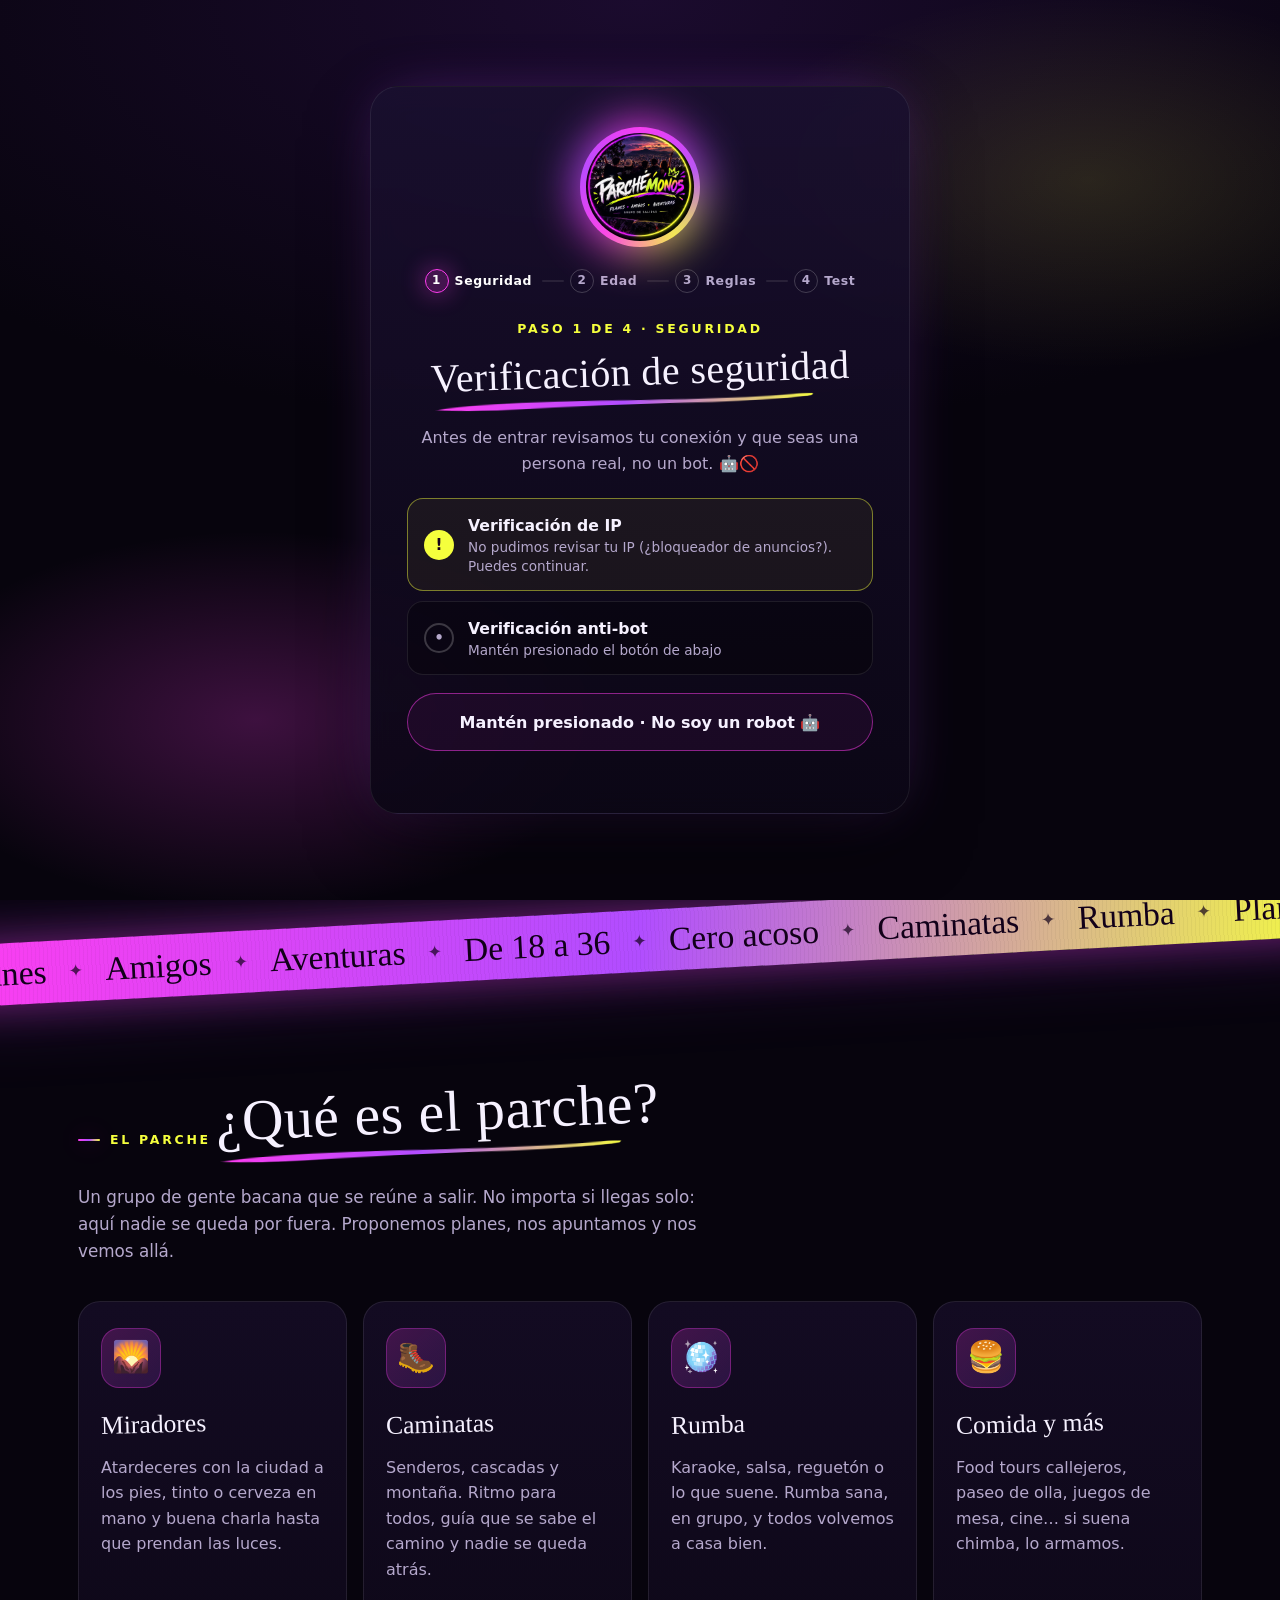
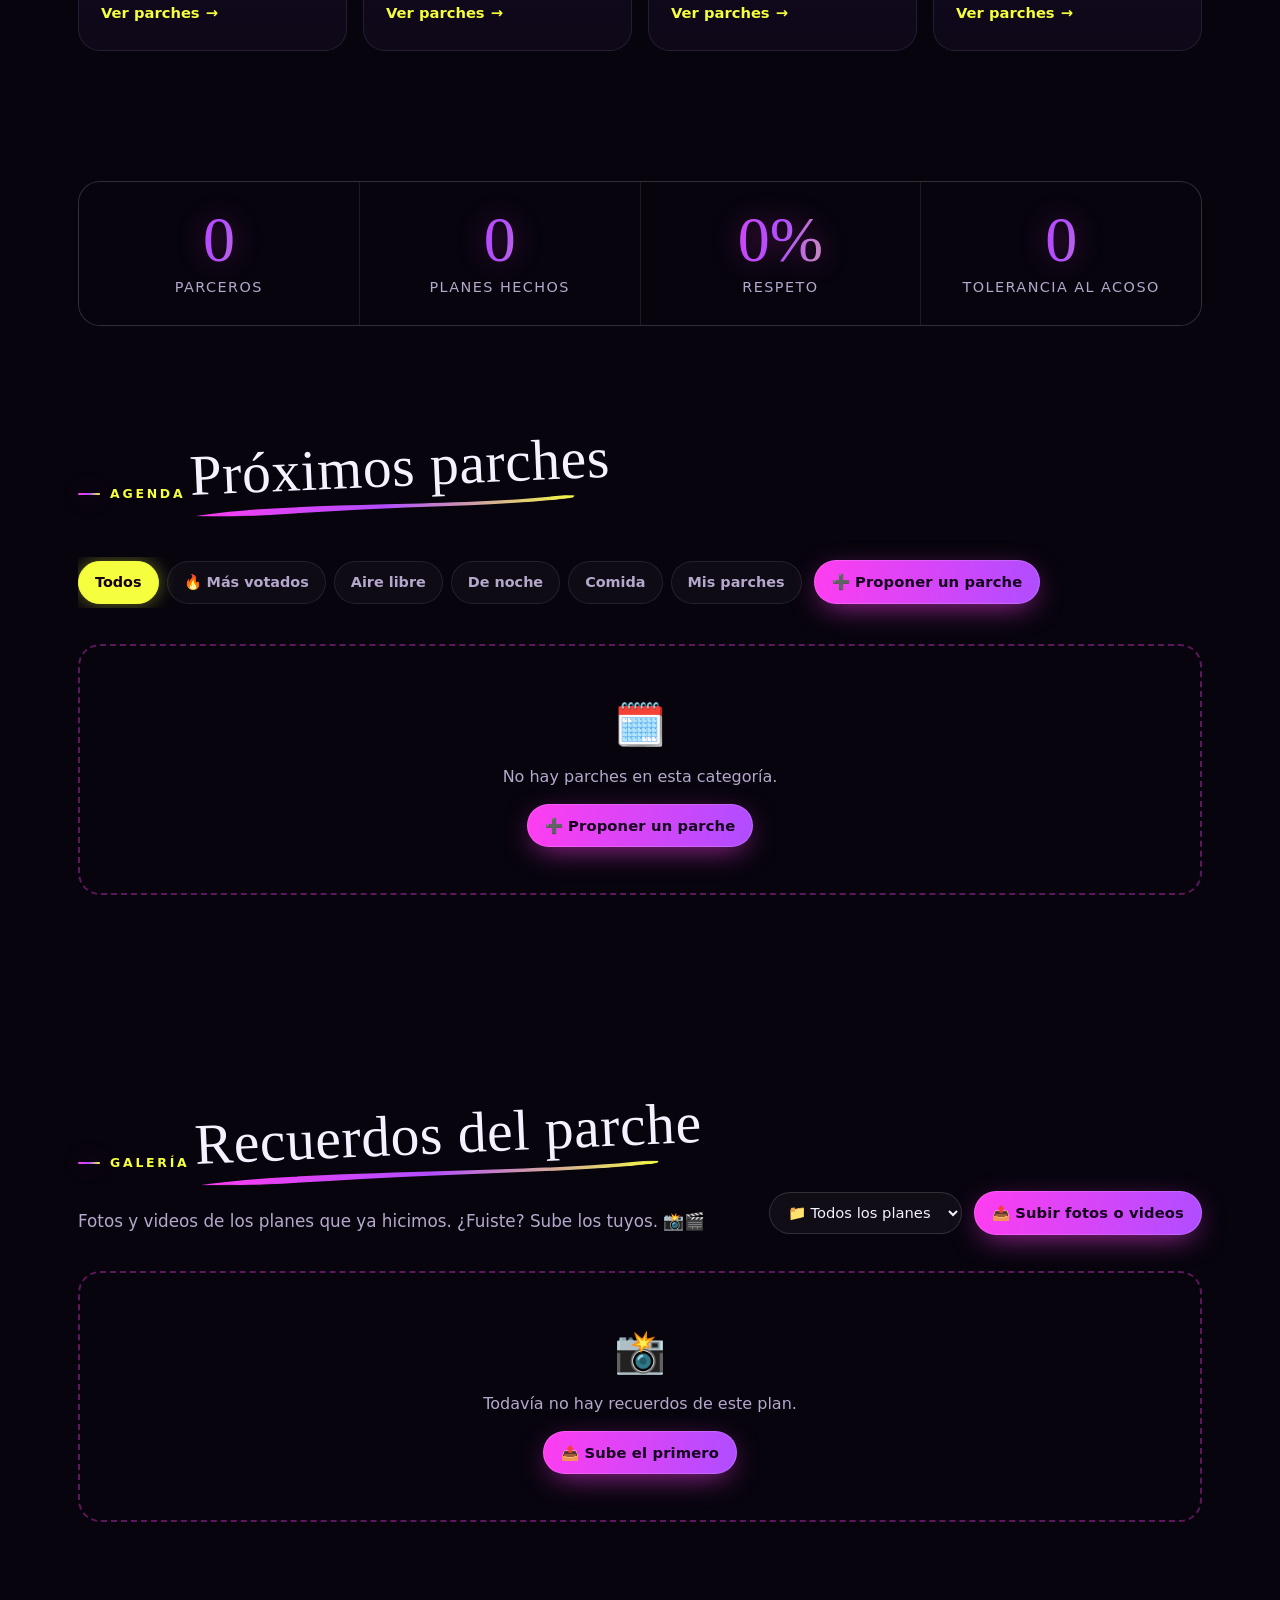
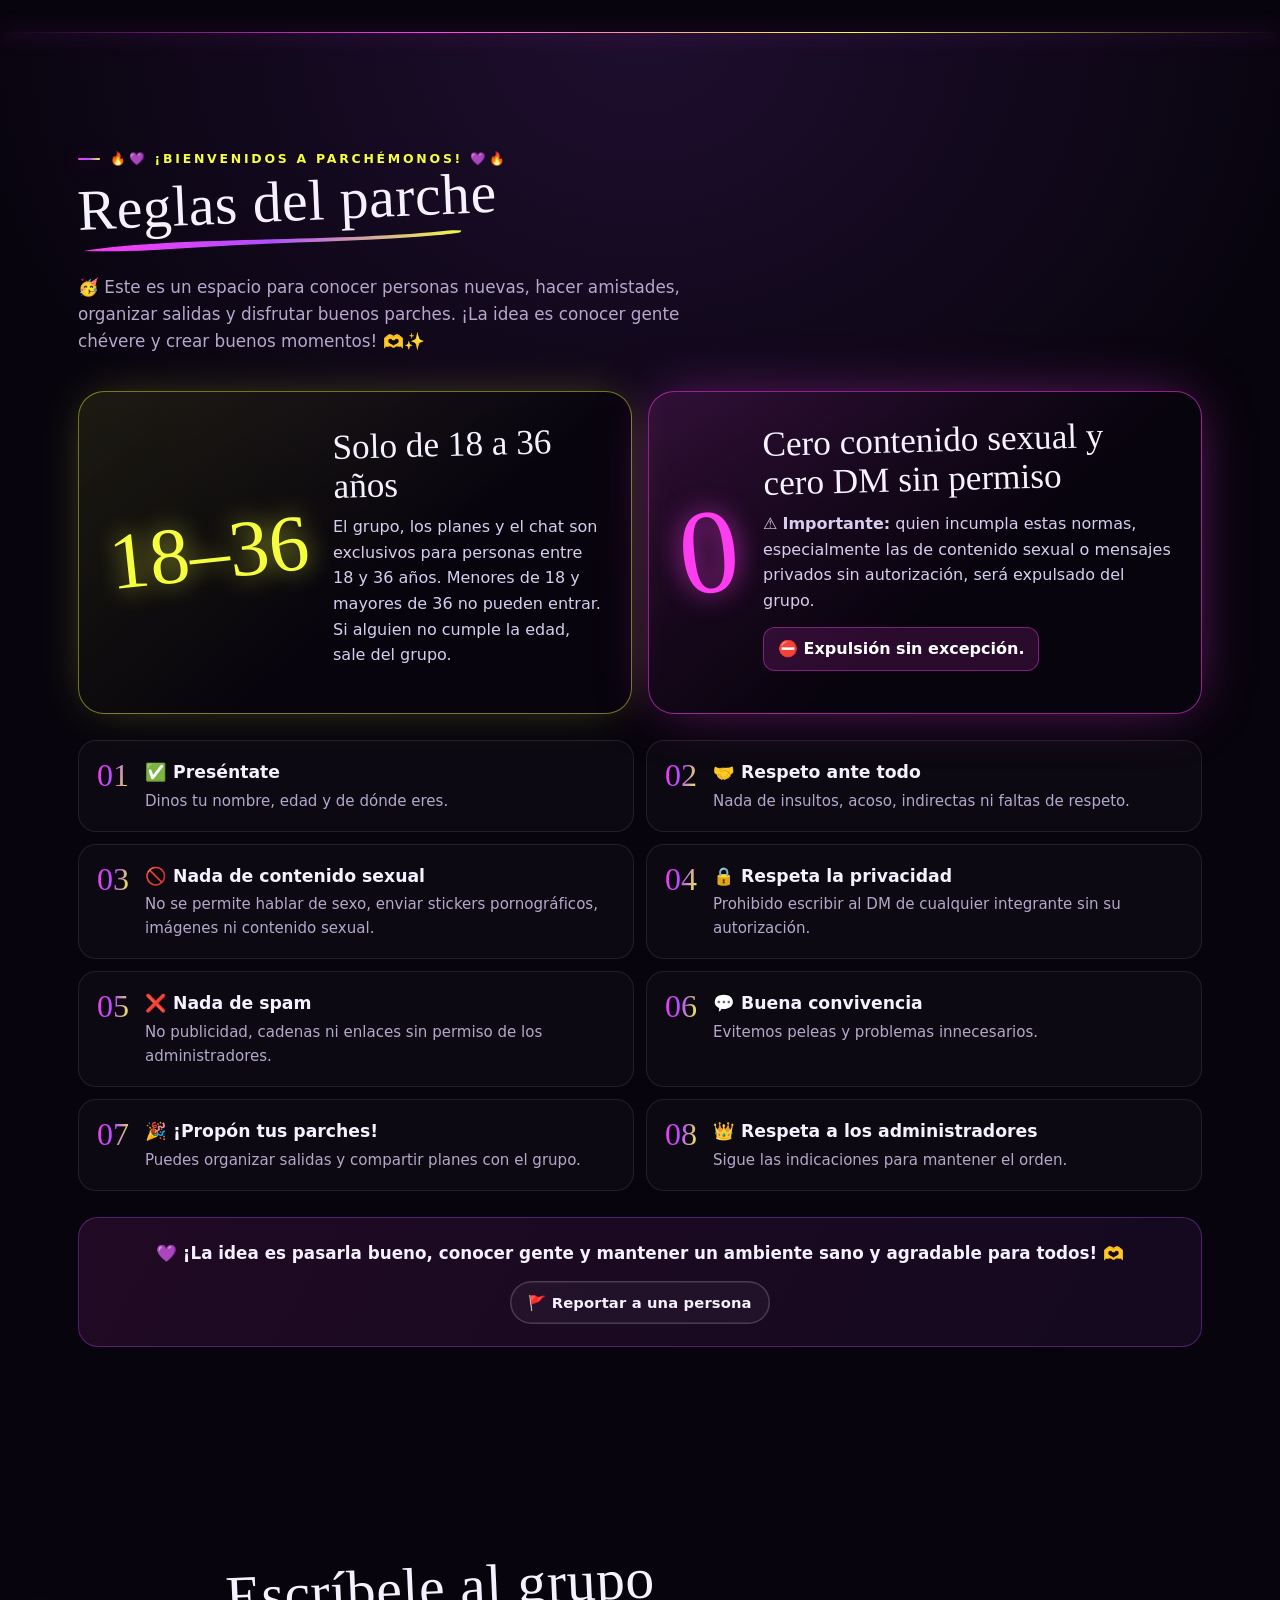
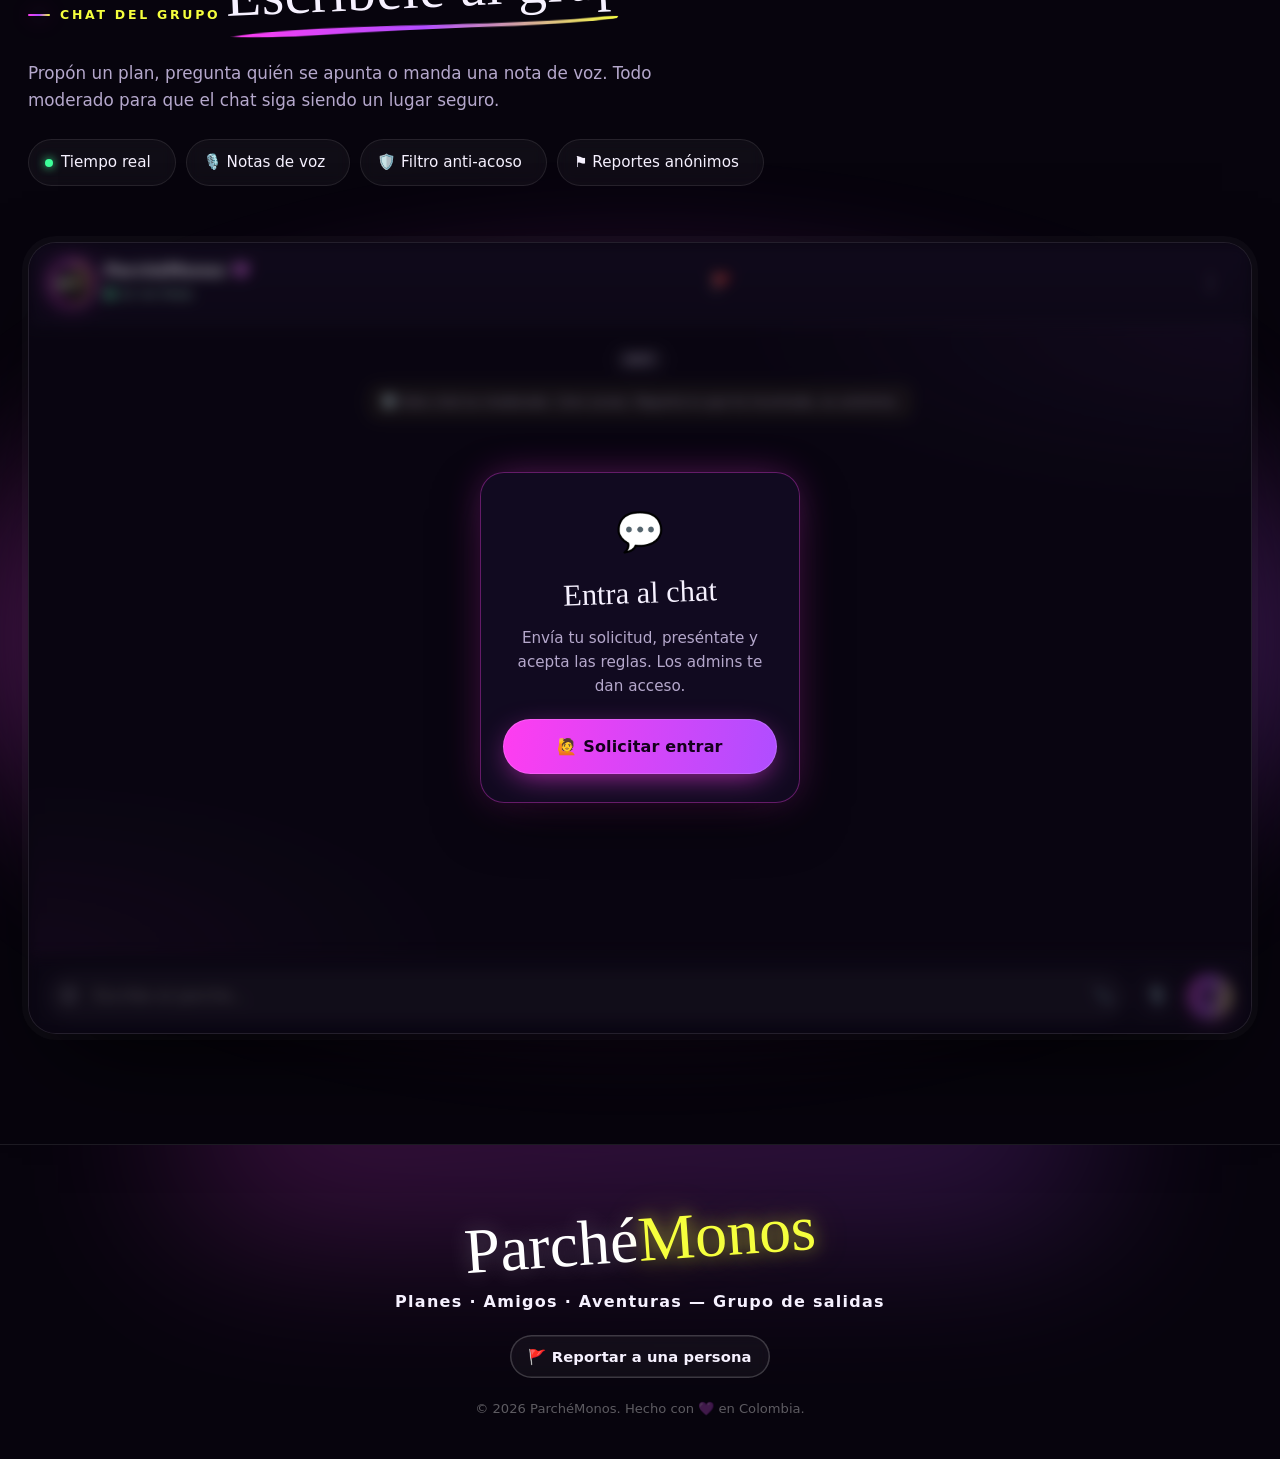
==== commit cff2a74b: "Mi cuenta, código único, strikes y roles sincronizados grupo-panel: index.html" ====
--- a/index.html
+++ b/index.html
@@ -160,6 +160,7 @@
         <a href="#recuerdos">Recuerdos</a>
         <a href="#reglas">Reglas</a>
         <a href="#chat">Chat</a>
+        <a href="#chat" id="navMyAcc" data-myacc hidden>👤 Mi cuenta</a>
         <a href="#chat" class="btn btn--grad btn--sm nav__cta-mobile" data-join>Únete</a>
       </nav>
       <a href="#chat" class="btn btn--grad btn--sm nav__cta" data-join>Únete</a>
@@ -378,6 +379,7 @@
                 <small><i class="dot dot--live"></i> <span id="online">12</span> en línea</small>
               </div>
               <button class="chat__menu chat__menu--report" aria-label="Reportar a una persona" title="Reportar a una persona" data-report>🚩</button>
+              <button class="chat__menu" id="myAccBtn" aria-label="Mi cuenta" title="Mi cuenta" data-myacc hidden>👤</button>
               <button class="chat__menu" aria-label="Reglas del chat" title="Reglas" data-goto="#reglas">⋮</button>
             </div>
 
@@ -731,6 +733,41 @@
     </div>
   </div>
 
+  <!-- Mi cuenta (miembros del grupo) -->
+  <div class="modal" id="accModal" role="dialog" aria-modal="true" aria-labelledby="accTitle" hidden>
+    <div class="modal__backdrop" data-close></div>
+    <div class="modal__card">
+      <button class="modal__x" aria-label="Cerrar" data-close>✕</button>
+      <div class="myacc__head">
+        <span class="myacc__avatar" id="accAvatar"></span>
+        <div>
+          <h3 class="myacc__nick" id="accTitle"></h3>
+          <span id="accRole"></span>
+        </div>
+      </div>
+
+      <div class="myacc__code">
+        <small>Tu código único</small>
+        <b id="accCode"></b>
+        <button type="button" class="btn btn--ghost btn--sm" id="accCopy">📋 Copiar</button>
+      </div>
+
+      <div class="myacc__stats">
+        <div><b id="accInter">0</b><span>💬 Interacciones</span></div>
+        <div><b id="accStrikes">0/3</b><span>⚠️ Strikes</span></div>
+        <div><b id="accSince">—</b><span>📅 Miembro desde</span></div>
+      </div>
+
+      <div class="myacc__bar" id="accBar" aria-hidden="true"></div>
+      <p class="myacc__hint" id="accHint"></p>
+
+      <h4 class="myacc__title">⚠️ Advertencias</h4>
+      <ul class="myacc__warns" id="accWarns"></ul>
+
+      <div class="myacc__extra" id="accExtra"></div>
+    </div>
+  </div>
+
   <!-- Visor de imágenes -->
   <div class="lightbox" id="lightbox" hidden>
     <button class="modal__x" aria-label="Cerrar" data-close>✕</button>
--- a/styles.css
+++ b/styles.css
@@ -129,7 +129,7 @@
   color: var(--text);
   background: rgba(255, 255, 255, .04);
   box-shadow: 0 0 0 1.5px rgba(255, 255, 255, .18) inset;
-  backdrop-filter: blur(6px);
+  -webkit-backdrop-filter: blur(6px); backdrop-filter: blur(6px);
 }
 .btn--ghost:hover { box-shadow: 0 0 0 1.5px var(--pink) inset, var(--glow-pink); transform: translateY(-2px); }
 .btn--sm { --pad: 10px 18px; font-size: .92rem; }
@@ -145,7 +145,7 @@
   font-size: .9rem; font-weight: 500;
   background: rgba(255, 255, 255, .04);
   border: 1px solid var(--line);
-  backdrop-filter: blur(8px);
+  -webkit-backdrop-filter: blur(8px); backdrop-filter: blur(8px);
 }
 .badges--stack li { font-size: .95rem; padding: 10px 16px; }
 .badges--stack.badges--link button { padding: 10px 16px; font-size: .95rem; }
@@ -220,7 +220,7 @@
   background: linear-gradient(180deg, rgba(26, 16, 48, .85), rgba(12, 7, 22, .92));
   border: 1px solid rgba(255, 255, 255, .08);
   box-shadow: 0 30px 80px -20px rgba(0, 0, 0, .8), 0 0 60px -20px rgba(177, 77, 255, .5);
-  backdrop-filter: blur(14px);
+  -webkit-backdrop-filter: blur(14px); backdrop-filter: blur(14px);
   animation: popIn .7s var(--ease) both;
 }
 @keyframes popIn { from { opacity: 0; transform: translateY(24px) scale(.96); } }
@@ -295,7 +295,7 @@
 
 /* Reglas dentro de la bienvenida */
 .gate-rules {
-  max-height: 46svh; overflow-y: auto;
+  max-height: 46vh; max-height: 46svh; overflow-y: auto;
   text-align: left;
   padding: 14px;
   border-radius: 18px;
@@ -379,7 +379,7 @@
   height: var(--nav-h);
   transition: background .3s, box-shadow .3s, backdrop-filter .3s;
 }
-.nav.is-scrolled { background: rgba(7, 4, 13, .72); backdrop-filter: blur(16px) saturate(1.4); box-shadow: 0 1px 0 var(--line); }
+.nav.is-scrolled { background: rgba(7, 4, 13, .72); -webkit-backdrop-filter: blur(16px) saturate(1.4); backdrop-filter: blur(16px) saturate(1.4); box-shadow: 0 1px 0 var(--line); }
 .nav__inner { height: 100%; max-width: 1180px; margin: 0 auto; padding: 0 16px; display: flex; align-items: center; gap: 16px; }
 .nav__brand { display: flex; align-items: center; gap: 10px; font-family: var(--brush); font-size: 1.3rem; margin-right: auto; }
 .nav__brand img { width: 36px; height: 36px; border-radius: 50%; box-shadow: 0 0 0 2px var(--violet), var(--glow-violet); }
@@ -398,7 +398,7 @@
   display: flex; flex-direction: column; gap: 4px;
   padding: 16px 16px 24px;
   background: rgba(7, 4, 13, .96);
-  backdrop-filter: blur(16px);
+  -webkit-backdrop-filter: blur(16px); backdrop-filter: blur(16px);
   border-bottom: 1px solid var(--line);
   transform: translateY(-12px); opacity: 0; visibility: hidden;
   transition: transform .3s var(--ease), opacity .3s, visibility .3s;
@@ -411,7 +411,7 @@
 /* =========================================================
    3. Hero
    ========================================================= */
-.hero { position: relative; min-height: 100svh; padding: calc(var(--nav-h) + 28px) 0 60px; display: flex; align-items: center; overflow: hidden; }
+.hero { position: relative; min-height: 100vh; min-height: 100svh; padding: calc(var(--nav-h) + 28px) 0 60px; display: flex; align-items: center; overflow: hidden; }
 .hero__bg { position: absolute; inset: 0; pointer-events: none; }
 .blob { position: absolute; border-radius: 50%; filter: blur(80px); opacity: .5; }
 .blob--pink { width: 420px; height: 420px; background: var(--pink); top: -140px; left: -160px; opacity: .3; animation: drift 14s ease-in-out infinite; }
@@ -430,7 +430,10 @@
   position: relative;
   margin: 0;
   font-family: var(--brush); font-weight: 400;
-  font-size: clamp(3.4rem, 17vw, 7.4rem);
+  /* tamaño base; script.js lo ajusta para que quepa exacto en cualquier pantalla */
+  font-size: clamp(2.4rem, 13vw, 7.4rem);
+  white-space: nowrap;
+  max-width: 100%;
   line-height: .95;
   transform: rotate(-5deg) skewX(-4deg);
   transform-origin: left bottom;
@@ -463,7 +466,7 @@
   font-family: var(--brush); font-size: clamp(.85rem, 3.4vw, 1.05rem);
   background: rgba(19, 11, 34, .85);
   border: 1px solid rgba(255, 255, 255, .12);
-  backdrop-filter: blur(8px);
+  -webkit-backdrop-filter: blur(8px); backdrop-filter: blur(8px);
   box-shadow: 0 10px 30px -10px rgba(0, 0, 0, .8);
   animation: float 7s ease-in-out infinite;
 }
@@ -638,9 +641,9 @@
 .event:hover .event__media img { transform: scale(1.05); }
 .event__media::after { content: ""; position: absolute; inset: 0; background: linear-gradient(180deg, rgba(7, 4, 13, .1) 40%, rgba(14, 8, 25, .95)); pointer-events: none; }
 .event__ph { font-size: 4rem; filter: drop-shadow(0 0 20px rgba(255, 61, 240, .6)); transform: rotate(-8deg); }
-.event__media .event__date { position: absolute; top: 14px; left: 14px; z-index: 2; background: rgba(14, 8, 25, .82); backdrop-filter: blur(8px); width: 66px; }
+.event__media .event__date { position: absolute; top: 14px; left: 14px; z-index: 2; background: rgba(14, 8, 25, .82); -webkit-backdrop-filter: blur(8px); backdrop-filter: blur(8px); width: 66px; }
 .event__media .event__date b { font-size: 2.1rem; }
-.event__media .event__cat { position: absolute; top: 14px; right: 14px; z-index: 2; margin: 0; background: rgba(14, 8, 25, .82); backdrop-filter: blur(8px); }
+.event__media .event__cat { position: absolute; top: 14px; right: 14px; z-index: 2; margin: 0; background: rgba(14, 8, 25, .82); -webkit-backdrop-filter: blur(8px); backdrop-filter: blur(8px); }
 .event__when { position: absolute; left: 14px; bottom: 12px; z-index: 2; padding: 4px 10px; border-radius: 999px; font-size: .74rem; font-weight: 800; letter-spacing: .06em; text-transform: uppercase; color: #14001c; background: var(--lime); box-shadow: 0 0 16px rgba(245, 255, 61, .5); }
 .event__when--soon { background: var(--pink); color: #fff; box-shadow: var(--glow-pink); animation: pulse 1.6s infinite; }
 .event__inner { display: flex; flex-direction: column; flex: 1; padding: 16px 20px 20px; }
@@ -710,7 +713,7 @@
 .mem__meta { display: flex; flex-wrap: wrap; gap: 4px 10px; font-size: .74rem; color: var(--muted); }
 .mem__meta button { border: 0; background: none; padding: 0; color: var(--muted); font-size: .74rem; text-decoration: underline; }
 .mem__meta button:hover { color: var(--pink); }
-.mem__badge { position: absolute; top: 10px; left: 10px; z-index: 1; padding: 3px 9px; border-radius: 999px; font-size: .7rem; font-weight: 800; background: rgba(0, 0, 0, .65); backdrop-filter: blur(6px); pointer-events: none; }
+.mem__badge { position: absolute; top: 10px; left: 10px; z-index: 1; padding: 3px 9px; border-radius: 999px; font-size: .7rem; font-weight: 800; background: rgba(0, 0, 0, .65); -webkit-backdrop-filter: blur(6px); backdrop-filter: blur(6px); pointer-events: none; }
 .mem-empty { column-span: all; text-align: center; padding: 46px 16px; border-radius: 22px; border: 2px dashed rgba(255, 61, 240, .35); color: var(--muted); }
 .mem-empty b { display: block; font-size: 2.6rem; margin-bottom: 6px; }
 .mem-empty .btn { margin-top: 14px; }
@@ -797,7 +800,7 @@
 .chat {
   position: relative;
   display: flex; flex-direction: column;
-  height: min(860px, 88svh);
+  height: min(860px, 88vh); height: min(860px, 88svh);
   min-height: 520px;
   border-radius: 28px;
   background: #0b0614;
@@ -934,7 +937,7 @@
   background: rgba(19, 11, 34, .92);
   border: 1px solid rgba(255, 61, 240, .35);
   box-shadow: 0 20px 60px -15px rgba(0, 0, 0, .8), 0 0 40px -10px rgba(255, 61, 240, .5);
-  backdrop-filter: blur(10px);
+  -webkit-backdrop-filter: blur(10px); backdrop-filter: blur(10px);
 }
 .lock-card__icon { font-size: 2.4rem; display: block; margin-bottom: 6px; }
 .lock-card h3 { font-family: var(--brush); font-weight: 400; font-size: 1.9rem; margin: 0 0 8px; transform: rotate(-2deg); }
@@ -944,12 +947,12 @@
    Modal
    ========================================================= */
 .modal { position: fixed; inset: 0; z-index: 90; display: grid; place-items: end center; }
-.modal__backdrop { position: absolute; inset: 0; background: rgba(4, 2, 8, .75); backdrop-filter: blur(6px); animation: fade .3s both; }
+.modal__backdrop { position: absolute; inset: 0; background: rgba(4, 2, 8, .75); -webkit-backdrop-filter: blur(6px); backdrop-filter: blur(6px); animation: fade .3s both; }
 @keyframes fade { from { opacity: 0; } }
 .modal__card {
   position: relative;
   width: 100%; max-width: 460px;
-  max-height: 92svh; overflow-y: auto;
+  max-height: 92vh; max-height: 92svh; overflow-y: auto;
   padding: 30px 20px calc(22px + env(safe-area-inset-bottom));
   border-radius: 28px 28px 0 0;
   background: linear-gradient(180deg, #1a1030, #0c0716);
@@ -1031,7 +1034,7 @@
   border-radius: 18px;
   background: #0b0614;
   border: 2.5px solid var(--c);
-  box-shadow: 0 0 16px color-mix(in srgb, var(--c) 55%, transparent), 0 6px 18px rgba(0, 0, 0, .5);
+  box-shadow: 0 0 16px rgba(255, 255, 255, .14), 0 6px 18px rgba(0, 0, 0, .5); box-shadow: 0 0 16px color-mix(in srgb, var(--c) 55%, transparent), 0 6px 18px rgba(0, 0, 0, .5);
   transform: rotate(-5deg);
   line-height: 1;
 }
@@ -1079,7 +1082,7 @@
 .msg__tag { display: inline-block; margin: 4px 0 0 8px; font-size: .68rem; font-weight: 700; letter-spacing: .1em; color: var(--lime); }
 
 /* Roles y período de prueba */
-.role-badge { display: inline-flex; align-items: center; gap: 3px; margin-left: 6px; padding: 1px 7px; border-radius: 999px; font-style: normal; font-size: .64rem; font-weight: 800; letter-spacing: .04em; vertical-align: 1px; color: var(--rc, #fff); background: color-mix(in srgb, var(--rc, #fff) 14%, transparent); border: 1px solid color-mix(in srgb, var(--rc, #fff) 45%, transparent); }
+.role-badge { display: inline-flex; align-items: center; gap: 3px; margin-left: 6px; padding: 1px 7px; border-radius: 999px; font-style: normal; font-size: .64rem; font-weight: 800; letter-spacing: .04em; vertical-align: 1px; color: var(--rc, #fff); background: rgba(255, 255, 255, .14); background: color-mix(in srgb, var(--rc, #fff) 14%, transparent); border: 1px solid rgba(255, 255, 255, .14); border: 1px solid color-mix(in srgb, var(--rc, #fff) 45%, transparent); }
 .chat__trial { margin: 0 0 8px; padding: 8px 12px; border-radius: 12px; font-size: .82rem; line-height: 1.4; color: #ffe2c2; background: rgba(255, 159, 61, .1); border: 1px solid rgba(255, 159, 61, .4); }
 .chat__trial small { color: var(--muted); }
 
@@ -1127,8 +1130,8 @@
 /* Aviso de reporte público en el chat */
 .chat__sys--alert { background: rgba(255, 61, 240, .1); border-color: rgba(255, 61, 240, .4); color: #ffd6fb; }
 
-.lightbox { position: fixed; inset: 0; z-index: 110; display: grid; place-items: center; padding: 16px; background: rgba(4, 2, 8, .92); backdrop-filter: blur(8px); animation: fade .25s both; cursor: zoom-out; }
-.lightbox img { max-width: 100%; max-height: 88svh; border-radius: 14px; box-shadow: 0 0 60px rgba(177, 77, 255, .4); }
+.lightbox { position: fixed; inset: 0; z-index: 110; display: grid; place-items: center; padding: 16px; background: rgba(4, 2, 8, .92); -webkit-backdrop-filter: blur(8px); backdrop-filter: blur(8px); animation: fade .25s both; cursor: zoom-out; }
+.lightbox img { max-width: 100%; max-height: 88vh; max-height: 88svh; border-radius: 14px; box-shadow: 0 0 60px rgba(177, 77, 255, .4); }
 .lightbox .modal__x { z-index: 1; }
 
 /* =========================================================
@@ -1184,7 +1187,7 @@
   position: fixed; left: 12px; right: 12px; bottom: calc(12px + env(safe-area-inset-bottom)); z-index: 130;
   display: flex; flex-direction: column; gap: 10px; align-items: stretch;
   padding: 12px 14px; border-radius: 18px;
-  background: rgba(19, 11, 34, .95); backdrop-filter: blur(12px);
+  background: rgba(19, 11, 34, .95); -webkit-backdrop-filter: blur(12px); backdrop-filter: blur(12px);
   border: 1.5px solid var(--lime); box-shadow: 0 0 30px rgba(245, 255, 61, .25), 0 20px 50px rgba(0, 0, 0, .7);
   font-size: .9rem;
   animation: sheetUp .4s var(--ease) both;
@@ -1255,7 +1258,7 @@
   .nav__inner { padding: 0 28px; }
   .nav__links {
     position: static; flex-direction: row; gap: 6px; padding: 0; margin-right: 10px;
-    background: none; backdrop-filter: none; border: 0;
+    background: none; -webkit-backdrop-filter: none; backdrop-filter: none; border: 0;
     transform: none; opacity: 1; visibility: visible;
   }
   .nav__links a:not(.btn) { position: relative; border: 0; padding: 8px 14px; font-size: .98rem; font-weight: 500; color: #ddd3ef; }
@@ -1290,3 +1293,98 @@
   .marquee__track { animation: none; }
   .reveal { opacity: 1; transform: none; }
 }
+
+/* =========================================================
+   Compatibilidad con todos los dispositivos
+   (celulares pequeños y grandes, tablets, PC, TV, iPhone/Safari, Android)
+   ========================================================= */
+:root { --gx: 16px; }
+@media (min-width: 760px) { :root { --gx: 28px; } }
+
+/* Nada se puede salir por los lados: los hijos de grids/flex pueden encogerse */
+.chat-sec__inner { grid-template-columns: minmax(0, 1fr); }
+.chat-sec__inner > *, .hero__inner > *, .section__head--row > *, .cards > *, .events > *, .rules__big > *, .rules__list > li > div, .event__body, .chat__head > div { min-width: 0; }
+.chat__head strong, .chat__head small { overflow: hidden; text-overflow: ellipsis; white-space: nowrap; }
+.plans-tools { flex-wrap: wrap; }
+.plans-tools > .filters { max-width: 100%; }
+/* la fila de filtros se puede deslizar de lado, pero sin salirse de la pantalla */
+.filters { margin-left: calc(-1 * var(--gx)); margin-right: calc(-1 * var(--gx)); padding-left: var(--gx); padding-right: var(--gx); -webkit-overflow-scrolling: touch; overscroll-behavior-x: contain; }
+@media (min-width: 760px) { .filters { margin-left: 0; margin-right: 0; padding-left: 0; padding-right: 0; } }
+/* iPhone/Safari: impide que la página se arrastre de lado */
+html { overflow-x: hidden; }
+@supports (overflow: clip) { html, body { overflow-x: clip; } }
+@media (min-width: 760px) { .section__head--row { flex-wrap: wrap; } }
+img, video, svg, canvas, iframe { max-width: 100%; }
+p, h1, h2, h3, h4, li, b, strong, small, span { overflow-wrap: break-word; }
+
+/* Zonas seguras: iPhone con notch / Dynamic Island, celulares acostados, pantallas curvas */
+.container, .nav__inner {
+  padding-left: max(var(--gx), env(safe-area-inset-left));
+  padding-right: max(var(--gx), env(safe-area-inset-right));
+}
+.nav { padding-top: env(safe-area-inset-top); height: calc(var(--nav-h) + env(safe-area-inset-top)); }
+.nav__links { top: calc(var(--nav-h) + env(safe-area-inset-top)); max-height: calc(100vh - var(--nav-h)); overflow-y: auto; }
+.hero { padding-top: calc(var(--nav-h) + 28px + env(safe-area-inset-top)); }
+html { scroll-padding-top: calc(var(--nav-h) + 12px + env(safe-area-inset-top)); }
+
+/* Pantallas táctiles: sin retraso al tocar, sin zoom al escribir (iPhone) y botones cómodos */
+a, button, .btn, input, select, textarea, label, summary { touch-action: manipulation; -webkit-tap-highlight-color: transparent; }
+@media (pointer: coarse) {
+  input, select, textarea { font-size: max(16px, 1em); }
+  .msg__pin, .msg__report { padding: 6px 4px; margin: -6px 0; }
+  .chip, .badges--link button { min-height: 40px; }
+}
+@media (hover: none) {
+  .btn:hover, .vote:hover, .badges--link li:hover { transform: none; }
+}
+
+/* Celulares muy pequeños (≤ 360 px: Galaxy A, iPhone SE, Moto E…) */
+@media (max-width: 360px) {
+  :root { --gx: 12px; }
+  .hero__title { font-size: 2.9rem; }
+  .hero__ctas .btn { width: 100%; }
+  .brush-title { font-size: 1.9rem; }
+  .gate__card { padding: 24px 14px 20px; }
+  .steps li:not(:last-child)::after { width: 8px; }
+  .field-row { grid-template-columns: 1fr; gap: 0; }
+  .media-panel__tabs button { font-size: .74rem; padding: 8px 2px; }
+  .event__foot { flex-direction: column; align-items: stretch; }
+  .event__foot .btn { width: 100%; }
+  .chat__compose { gap: 6px; }
+  .icon-btn { width: 42px; height: 42px; }
+  .stat strong { font-size: 2.2rem; }
+  .kpis { grid-template-columns: 1fr 1fr; }
+}
+
+/* Celular acostado (horizontal) o pantallas muy bajitas */
+@media (max-height: 520px) and (orientation: landscape) {
+  .hero { min-height: auto; padding-bottom: 40px; }
+  .ring--lg { width: min(40vw, 260px); }
+  .chat { height: 92vh; min-height: 0; }
+  .gate { align-items: flex-start; }
+  .gate-rules { max-height: 50vh; }
+  .modal__card { max-height: 94vh; }
+}
+
+/* Tablets (iPad, Galaxy Tab) */
+@media (min-width: 760px) and (max-width: 1099px) {
+  .hero__inner { gap: 36px; }
+  .cards { grid-template-columns: repeat(2, 1fr); }
+}
+
+/* Monitores grandes y TV */
+@media (min-width: 1800px) {
+  html { font-size: 112.5%; }
+  .container, .nav__inner { max-width: 1440px; }
+  .chat-sec .container { max-width: 1600px; }
+}
+
+/* Navegadores sin :has() (Firefox viejo, Safari < 15.4): resalta la opción elegida igual */
+.vis__opt.is-checked { border-color: var(--pink); background: rgba(255, 61, 240, .1); }
+
+/* Impresión: fondo claro y sin animaciones */
+@media print {
+  body { background: #fff; color: #000; }
+  .nav, .gate, .marquee, .chat-wrap, .toast, .edit-bar, .hero__bg { display: none !important; }
+  .reveal { opacity: 1 !important; transform: none !important; }
+}
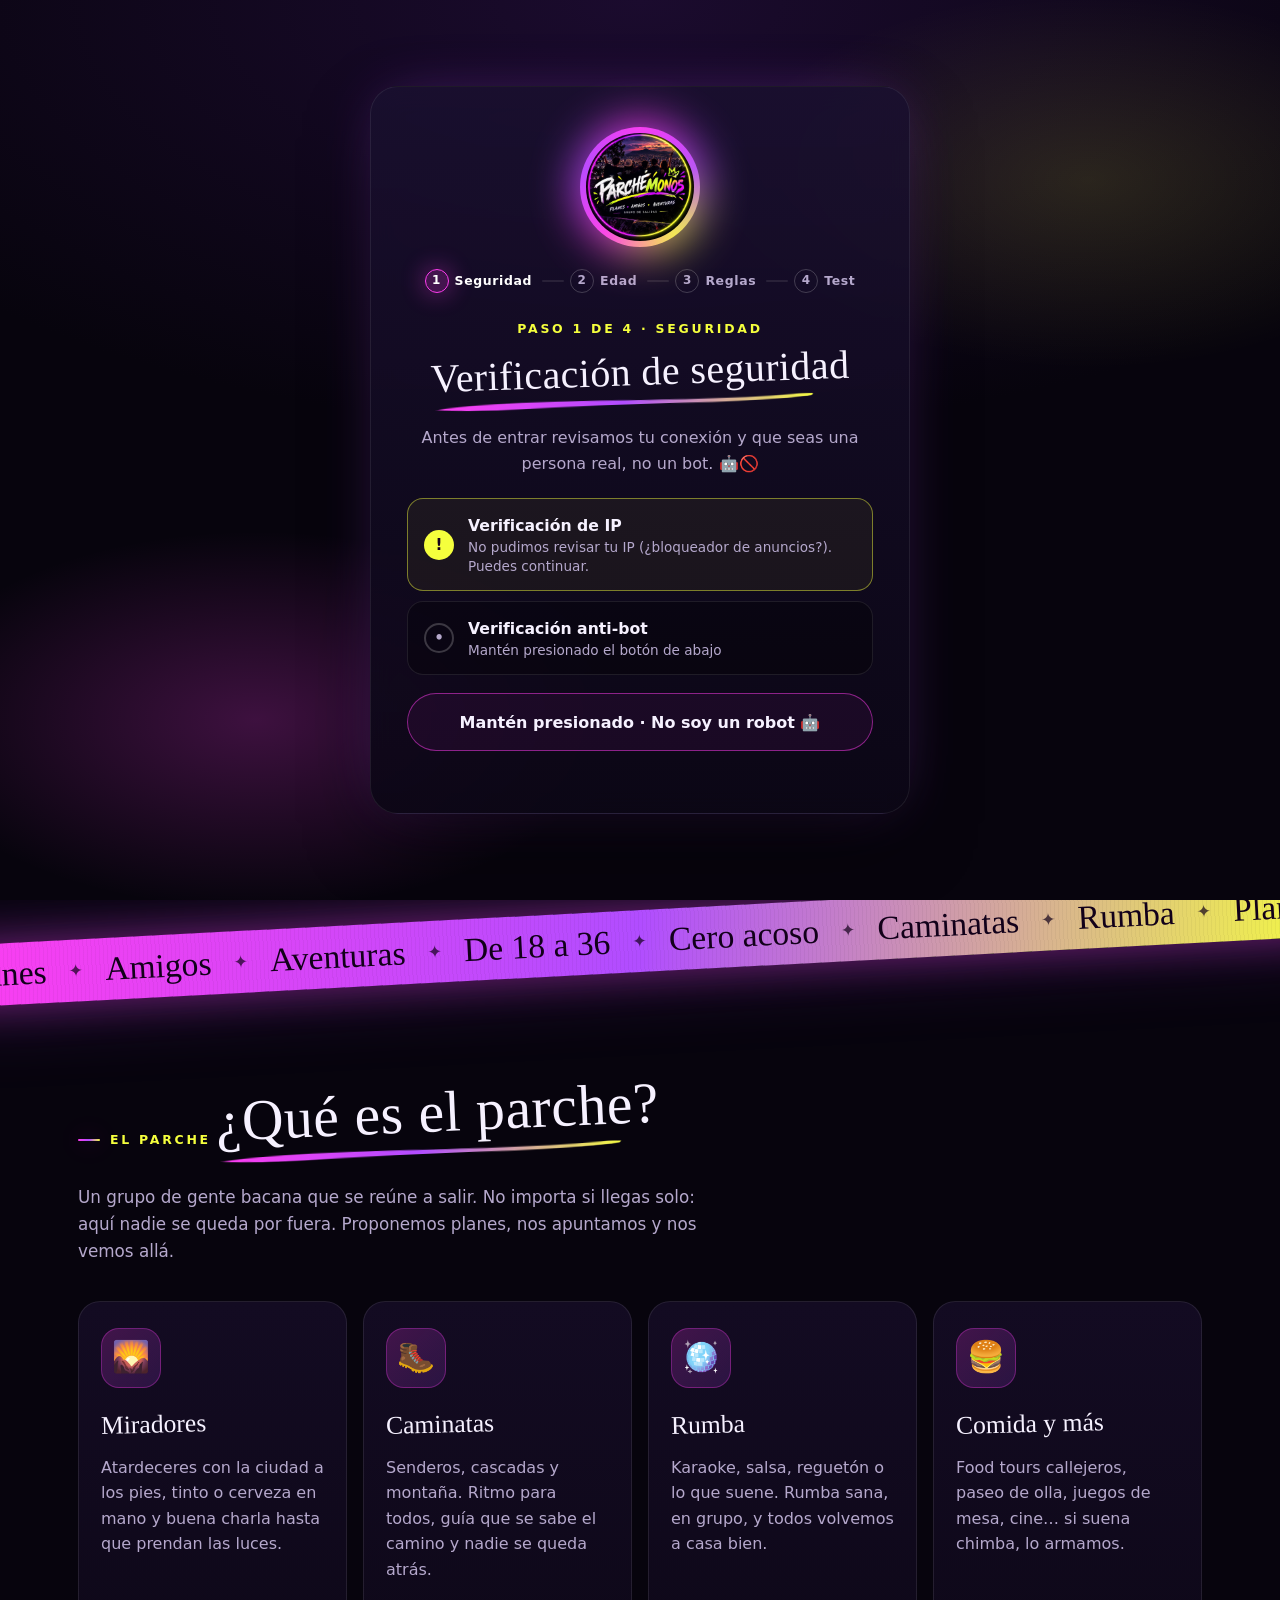
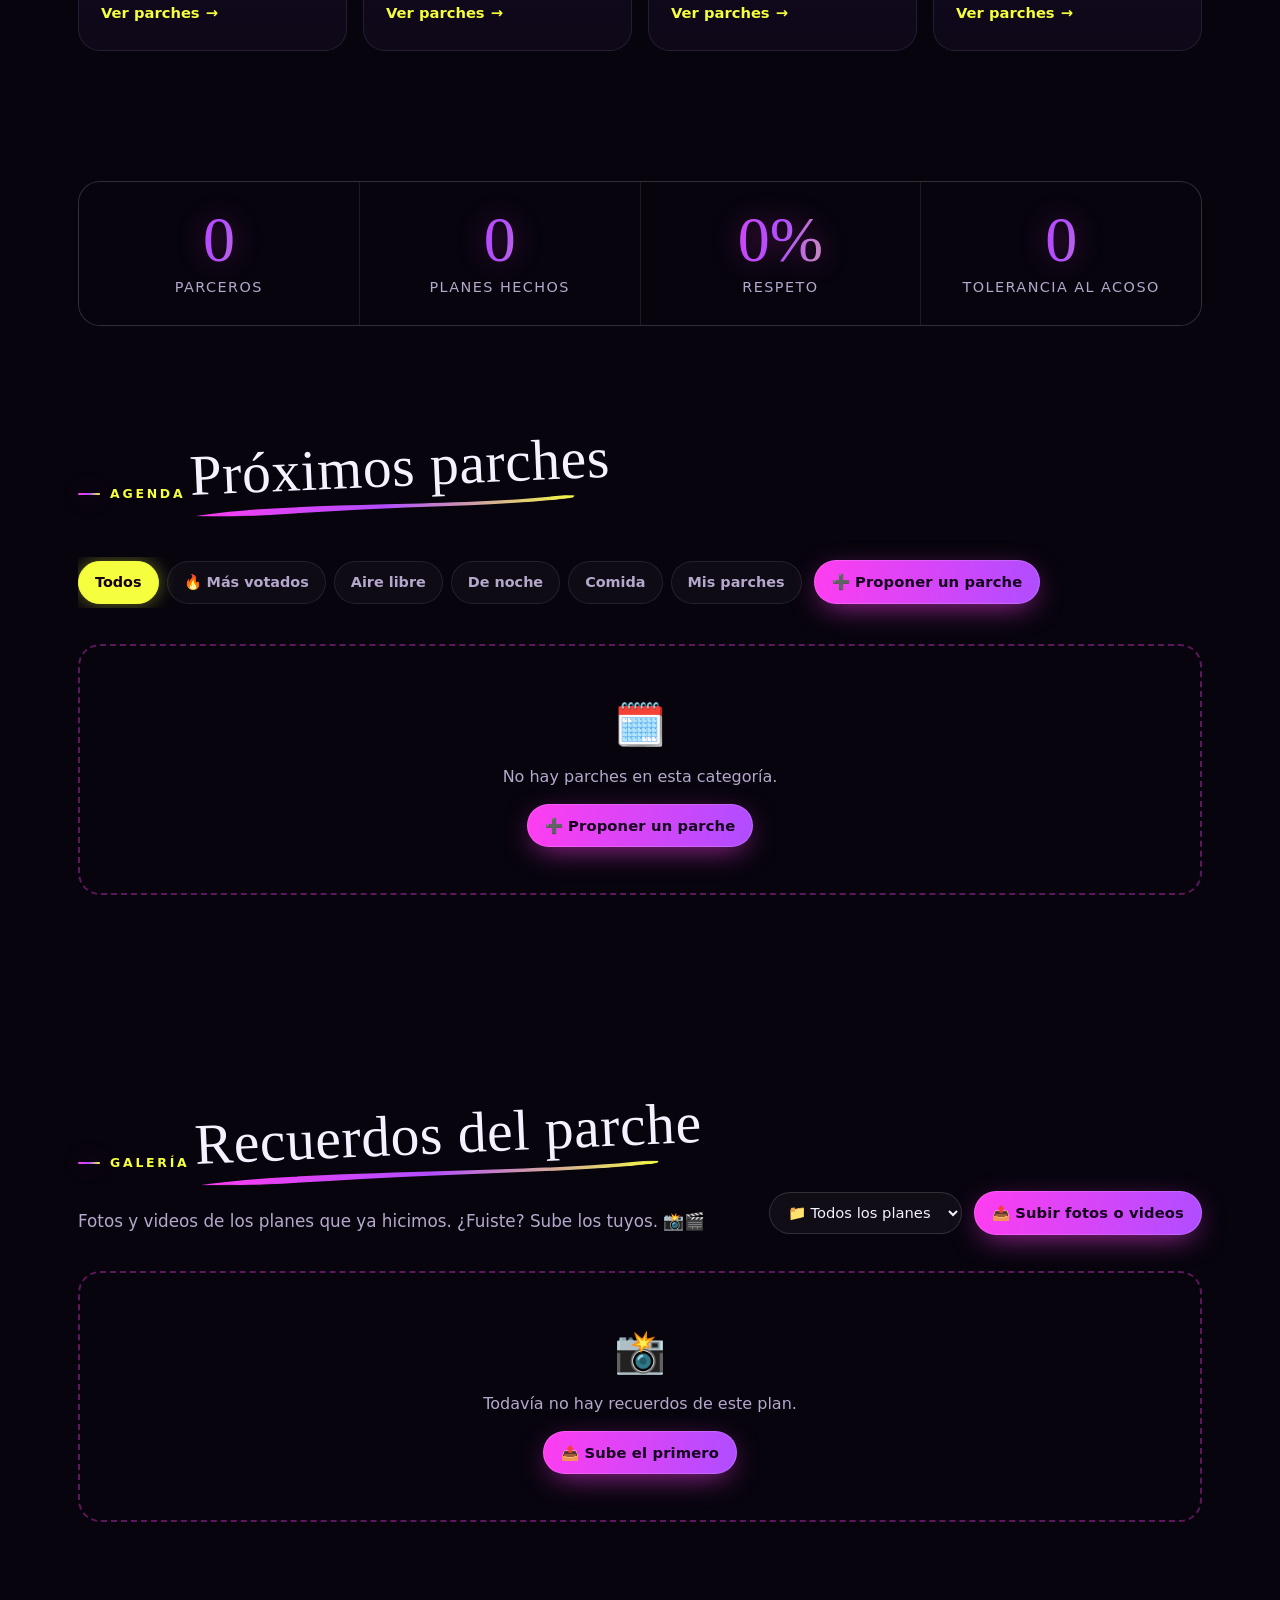
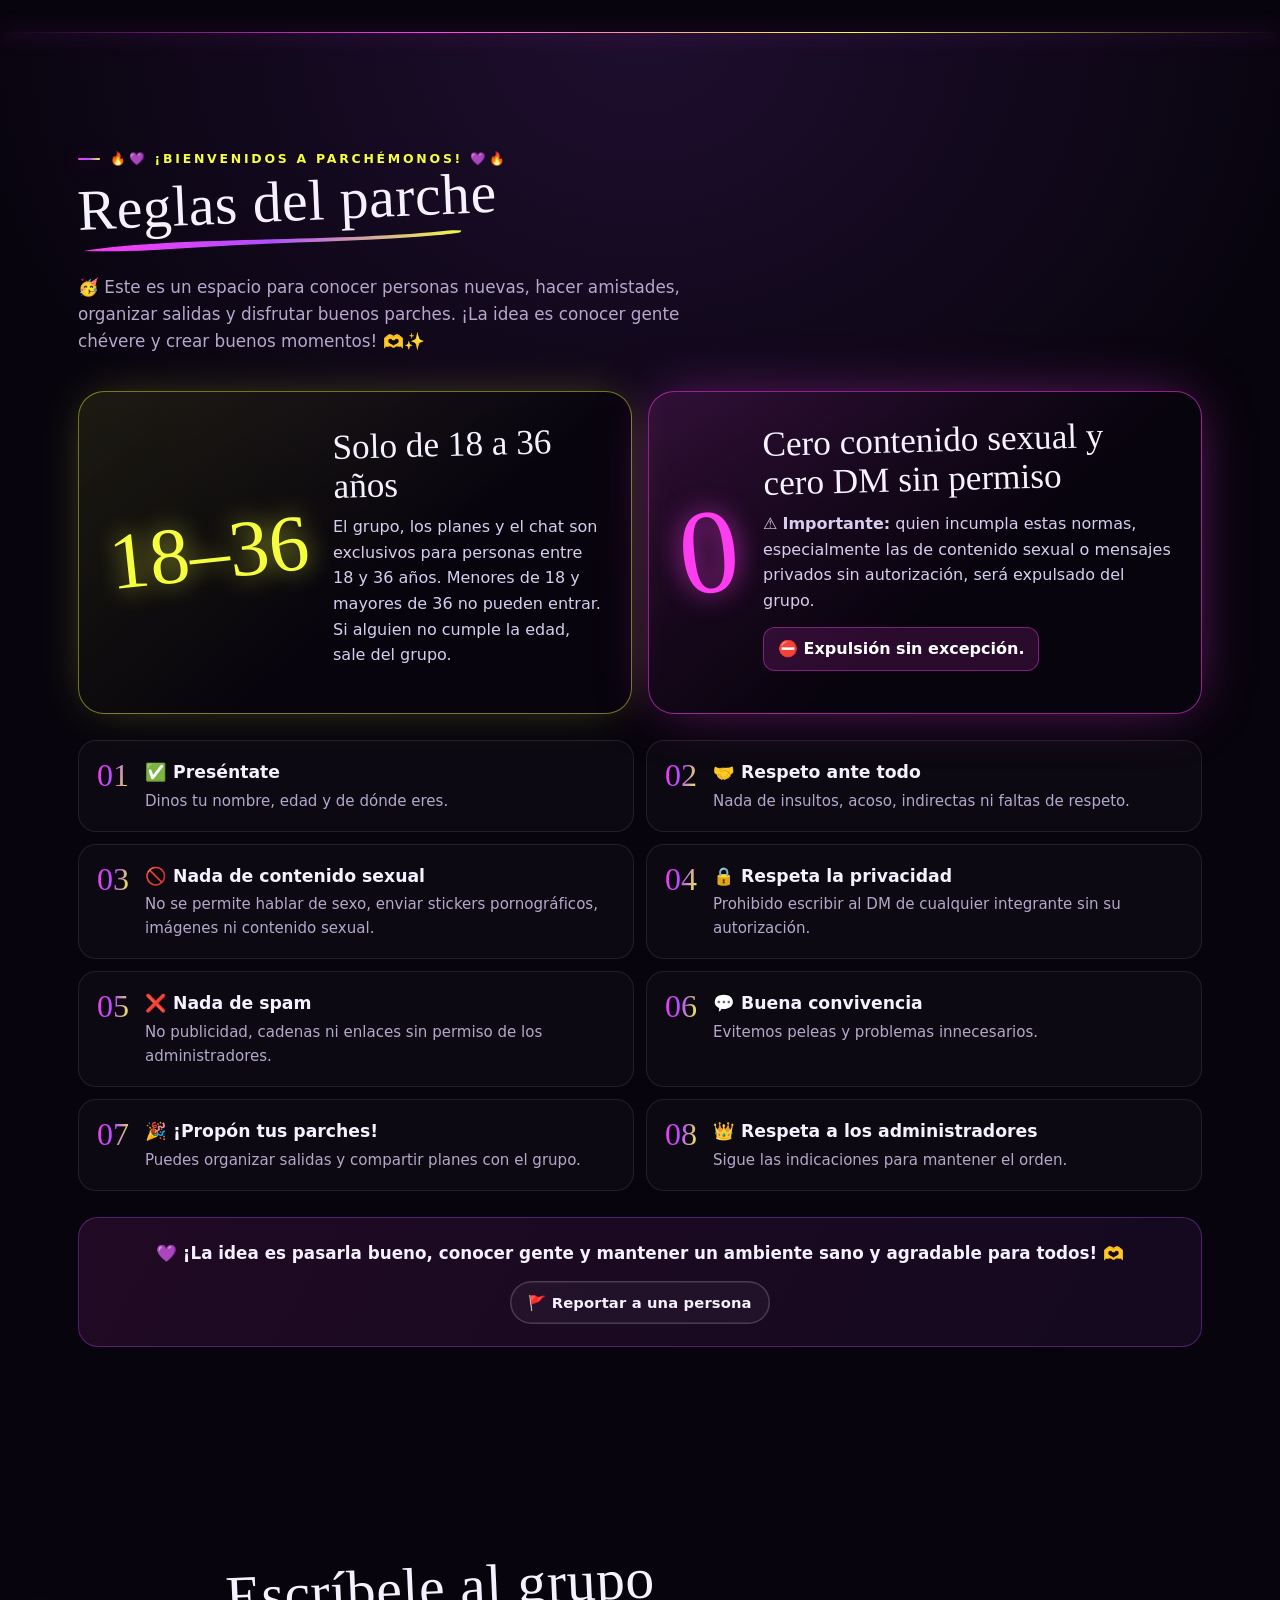
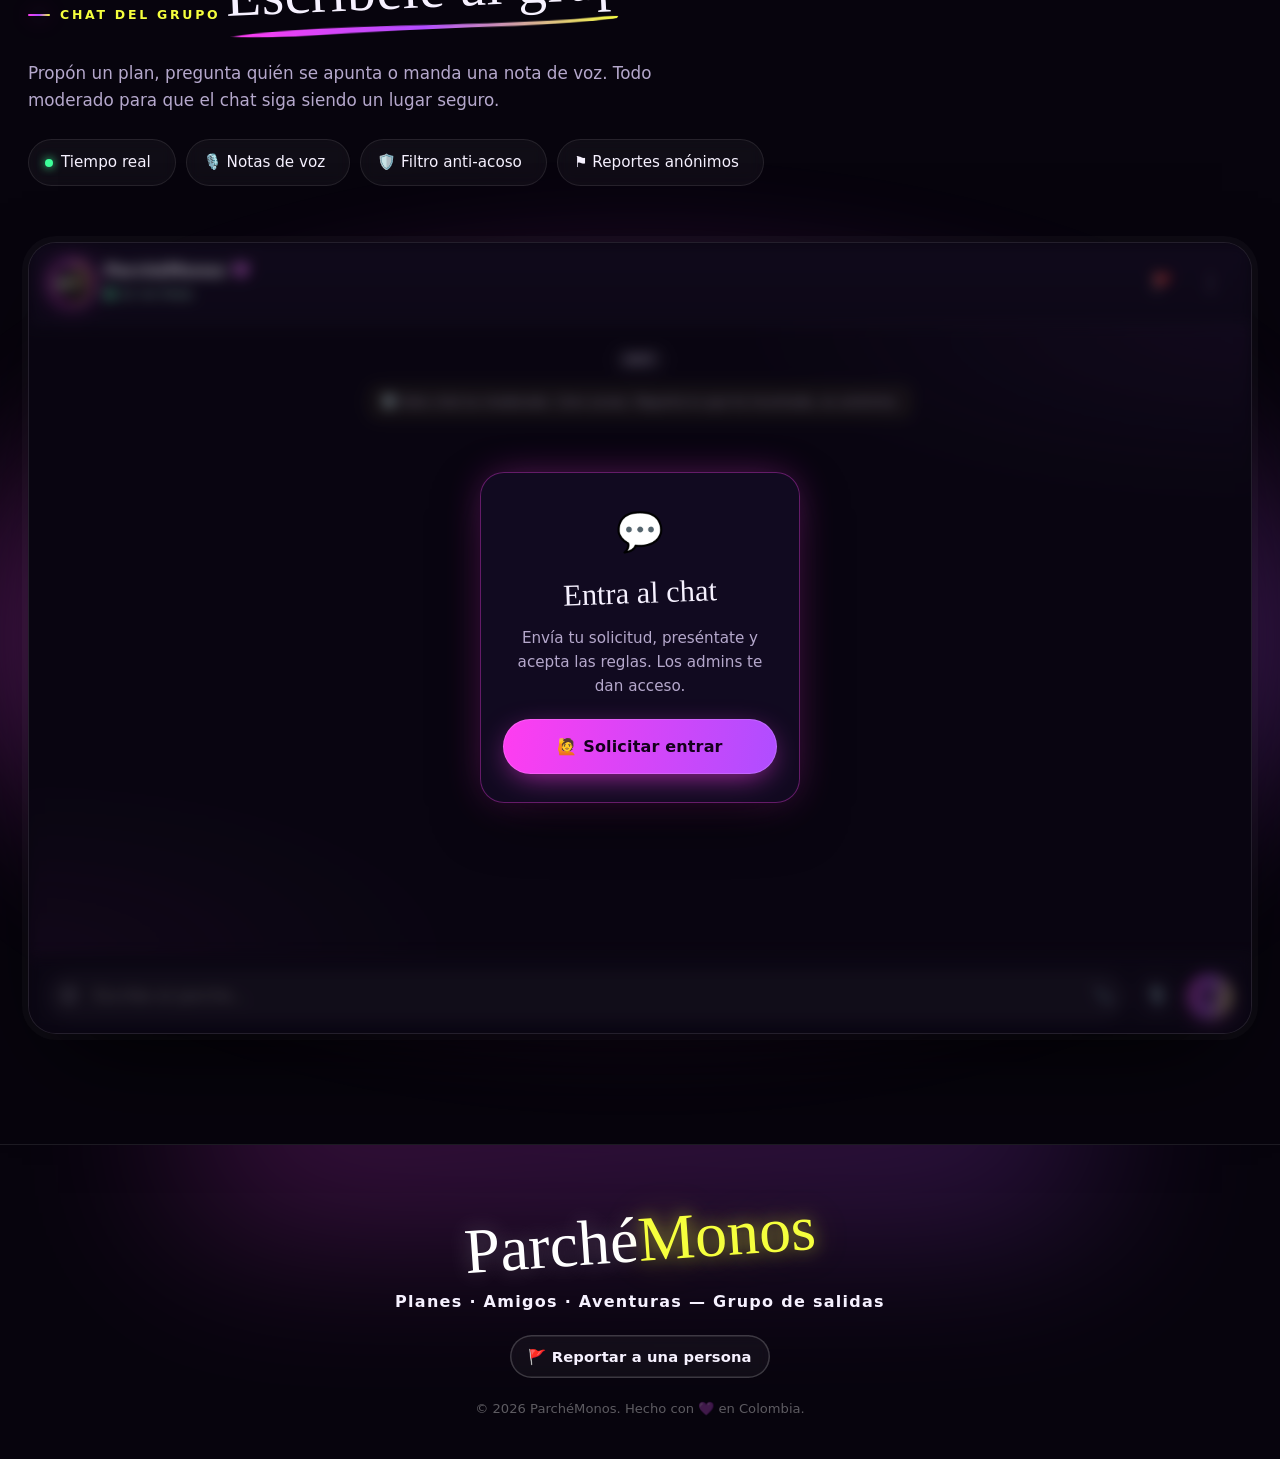
==== commit e4ace032: "Perfil tipo WhatsApp (foto, @usuario, info), @menciones y stickers externos: index.html" ====
--- a/index.html
+++ b/index.html
@@ -406,6 +406,7 @@
                   <button type="button" role="tab" data-tab="poll" aria-selected="false">📊 Encuesta</button>
                 </div>
                 <div class="media-panel__pane" data-pane="stickers">
+                  <input type="file" id="stkFile" accept="image/png,image/webp,image/gif,image/jpeg" multiple hidden />
                   <div class="sticker-grid" id="stickerGrid"></div>
                 </div>
                 <div class="media-panel__pane" data-pane="gifs" hidden>
@@ -446,6 +447,7 @@
               </div>
 
               <p class="chat__trial" id="trialBar" hidden></p>
+              <div class="mention-box" id="mentionBox" role="listbox" aria-label="Mencionar a" hidden></div>
               <form class="chat__compose" id="composeForm" autocomplete="off">
                 <div class="chat__field">
                   <button type="button" class="field-btn" id="mediaBtn" aria-label="Stickers, GIFs, fotos y videos" aria-expanded="false" aria-controls="mediaPanel" disabled>😊</button>
@@ -739,12 +741,32 @@
     <div class="modal__card">
       <button class="modal__x" aria-label="Cerrar" data-close>✕</button>
       <div class="myacc__head">
-        <span class="myacc__avatar" id="accAvatar"></span>
+        <button type="button" class="myacc__avatar" id="accAvatar" title="Cambiar foto de perfil" aria-label="Cambiar foto de perfil"></button>
         <div>
           <h3 class="myacc__nick" id="accTitle"></h3>
+          <small class="myacc__handle" id="accHandle"></small>
           <span id="accRole"></span>
         </div>
       </div>
+
+      <!-- Perfil tipo WhatsApp -->
+      <form class="myacc__profile" id="pfForm" novalidate>
+        <input type="file" id="pfPhotoFile" accept="image/*" hidden />
+        <div class="myacc__photo-btns">
+          <button type="button" class="btn btn--ghost btn--sm" id="pfPhotoBtn">📷 Foto de perfil</button>
+          <button type="button" class="btn btn--ghost btn--sm" id="pfPhotoDel" hidden>🗑️ Quitar foto</button>
+        </div>
+        <label class="field">
+          <span class="field__label">Tu @usuario (para que te mencionen)</span>
+          <span class="at-input"><b>@</b><input type="text" id="pfHandle" maxlength="20" autocapitalize="none" spellcheck="false" placeholder="tu_usuario" /></span>
+        </label>
+        <label class="field">
+          <span class="field__label">Info (como el estado de WhatsApp)</span>
+          <input type="text" id="pfAbout" maxlength="120" placeholder="¡Hola! Estoy en ParchéMonos 💜" />
+        </label>
+        <p class="field__error" id="pfErr" role="alert"></p>
+        <button type="submit" class="btn btn--grad btn--block btn--sm">💾 Guardar perfil</button>
+      </form>
 
       <div class="myacc__code">
         <small>Tu código único</small>
@@ -765,6 +787,27 @@
       <ul class="myacc__warns" id="accWarns"></ul>
 
       <div class="myacc__extra" id="accExtra"></div>
+    </div>
+  </div>
+
+  <!-- Perfil de otra persona del chat -->
+  <div class="modal" id="profModal" role="dialog" aria-modal="true" aria-labelledby="profName" hidden>
+    <div class="modal__backdrop" data-close></div>
+    <div class="modal__card profile-card">
+      <button class="modal__x" aria-label="Cerrar" data-close>✕</button>
+      <div class="profile-card__photo" id="profPhoto"></div>
+      <h3 class="profile-card__name" id="profName"></h3>
+      <p class="profile-card__handle" id="profHandle"></p>
+      <div id="profRole"></div>
+      <div class="profile-card__about">
+        <small>Info</small>
+        <p id="profAbout"></p>
+      </div>
+      <p class="profile-card__meta"><span>🆔 <b id="profCode"></b></span> <span id="profSince"></span></p>
+      <div class="profile-card__btns">
+        <button type="button" class="btn btn--grad btn--sm" id="profMention">@ Mencionar</button>
+        <button type="button" class="btn btn--ghost btn--sm" id="profReport">🚩 Reportar</button>
+      </div>
     </div>
   </div>
 
--- a/styles.css
+++ b/styles.css
@@ -1295,6 +1295,37 @@
 }
 
 /* =========================================================
+   Mi cuenta (código único, interacciones, strikes, advertencias)
+   ========================================================= */
+.chat__head .chat__menu ~ .chat__menu { margin-left: 0; }
+.myacc__head { display: flex; align-items: center; gap: 14px; margin: 4px 0 18px; padding-right: 40px; }
+.myacc__avatar { flex: 0 0 auto; width: 56px; height: 56px; border-radius: 50%; display: grid; place-items: center; font-family: var(--brush); font-size: 1.6rem; color: #14001c; box-shadow: 0 0 0 3px rgba(255, 255, 255, .12), 0 0 22px var(--ac, #ff3df0); }
+.myacc__nick { margin: 0 0 4px; font-size: 1.3rem; font-weight: 800; line-height: 1.2; overflow-wrap: anywhere; }
+.myacc__nick + span .role-badge { margin-left: 0; font-size: .74rem; padding: 2px 9px; }
+.myacc__code { display: flex; align-items: center; flex-wrap: wrap; gap: 6px 12px; padding: 14px 16px; border-radius: 16px; background: rgba(245, 255, 61, .06); border: 1px dashed rgba(245, 255, 61, .45); margin-bottom: 12px; }
+.myacc__code small { width: 100%; font-size: .72rem; font-weight: 700; letter-spacing: .12em; text-transform: uppercase; color: var(--muted); }
+.myacc__code b { font-family: ui-monospace, "Cascadia Code", Menlo, Consolas, monospace; font-size: 1.35rem; letter-spacing: .08em; color: var(--lime); margin-right: auto; }
+.myacc__stats { display: grid; grid-template-columns: repeat(3, 1fr); gap: 8px; margin-bottom: 12px; }
+.myacc__stats div { padding: 12px 8px; border-radius: 14px; text-align: center; background: rgba(255, 255, 255, .04); border: 1px solid var(--line); min-width: 0; }
+.myacc__stats b { display: block; font-family: var(--brush); font-weight: 400; font-size: 1.5rem; line-height: 1.1; color: #fff; overflow-wrap: anywhere; }
+.myacc__stats span { font-size: .72rem; color: var(--muted); }
+.myacc__stats b.is-warn { color: #ffb46b; }
+.myacc__stats b.is-danger { color: #ff6b6b; }
+.myacc__bar { display: flex; gap: 6px; margin-bottom: 6px; }
+.myacc__bar i { flex: 1; height: 8px; border-radius: 8px; background: rgba(255, 255, 255, .1); }
+.myacc__bar i.is-on { background: linear-gradient(90deg, #ff9f3d, #ff5a5a); box-shadow: 0 0 10px rgba(255, 90, 90, .6); }
+.myacc__hint { margin: 0 0 16px; font-size: .82rem; color: var(--muted); }
+.myacc__title { margin: 0 0 8px; font-size: .95rem; }
+.myacc__warns { list-style: none; margin: 0 0 14px; padding: 0; display: grid; gap: 8px; }
+.myacc__warns li { padding: 10px 12px; border-radius: 12px; font-size: .88rem; background: rgba(255, 90, 90, .08); border: 1px solid rgba(255, 90, 90, .3); }
+.myacc__warns li small { display: block; color: var(--muted); font-size: .76rem; margin-top: 2px; }
+.myacc__warns li.is-empty { background: rgba(61, 255, 154, .06); border-color: rgba(61, 255, 154, .3); color: #b9ffd9; }
+.myacc__extra { display: grid; gap: 8px; font-size: .86rem; color: var(--muted); }
+.myacc__extra p { margin: 0; padding: 10px 12px; border-radius: 12px; background: rgba(255, 255, 255, .03); border: 1px solid var(--line); }
+.myacc__extra a { color: var(--lime); text-decoration: underline; }
+@media (max-width: 360px) { .myacc__stats { grid-template-columns: 1fr 1fr; } .myacc__stats div:last-child { grid-column: 1 / -1; } }
+
+/* =========================================================
    Compatibilidad con todos los dispositivos
    (celulares pequeños y grandes, tablets, PC, TV, iPhone/Safari, Android)
    ========================================================= */
